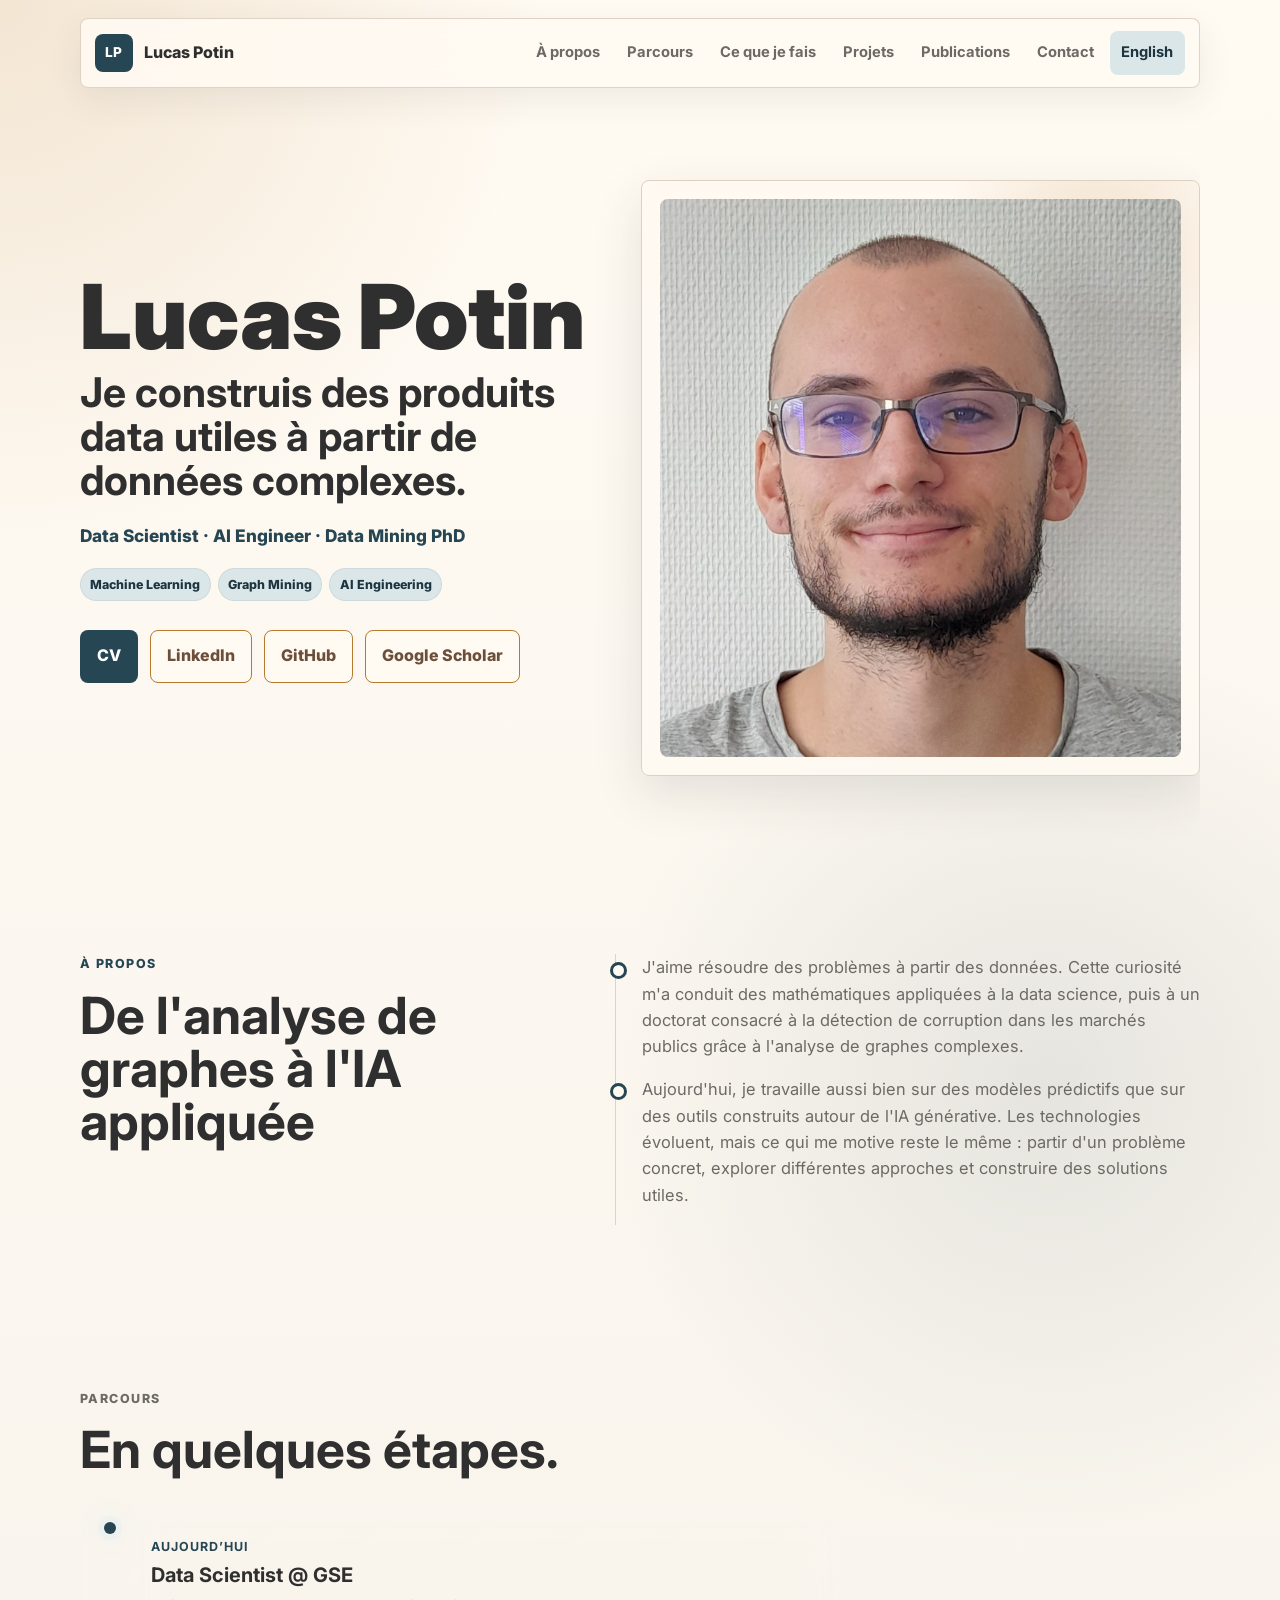
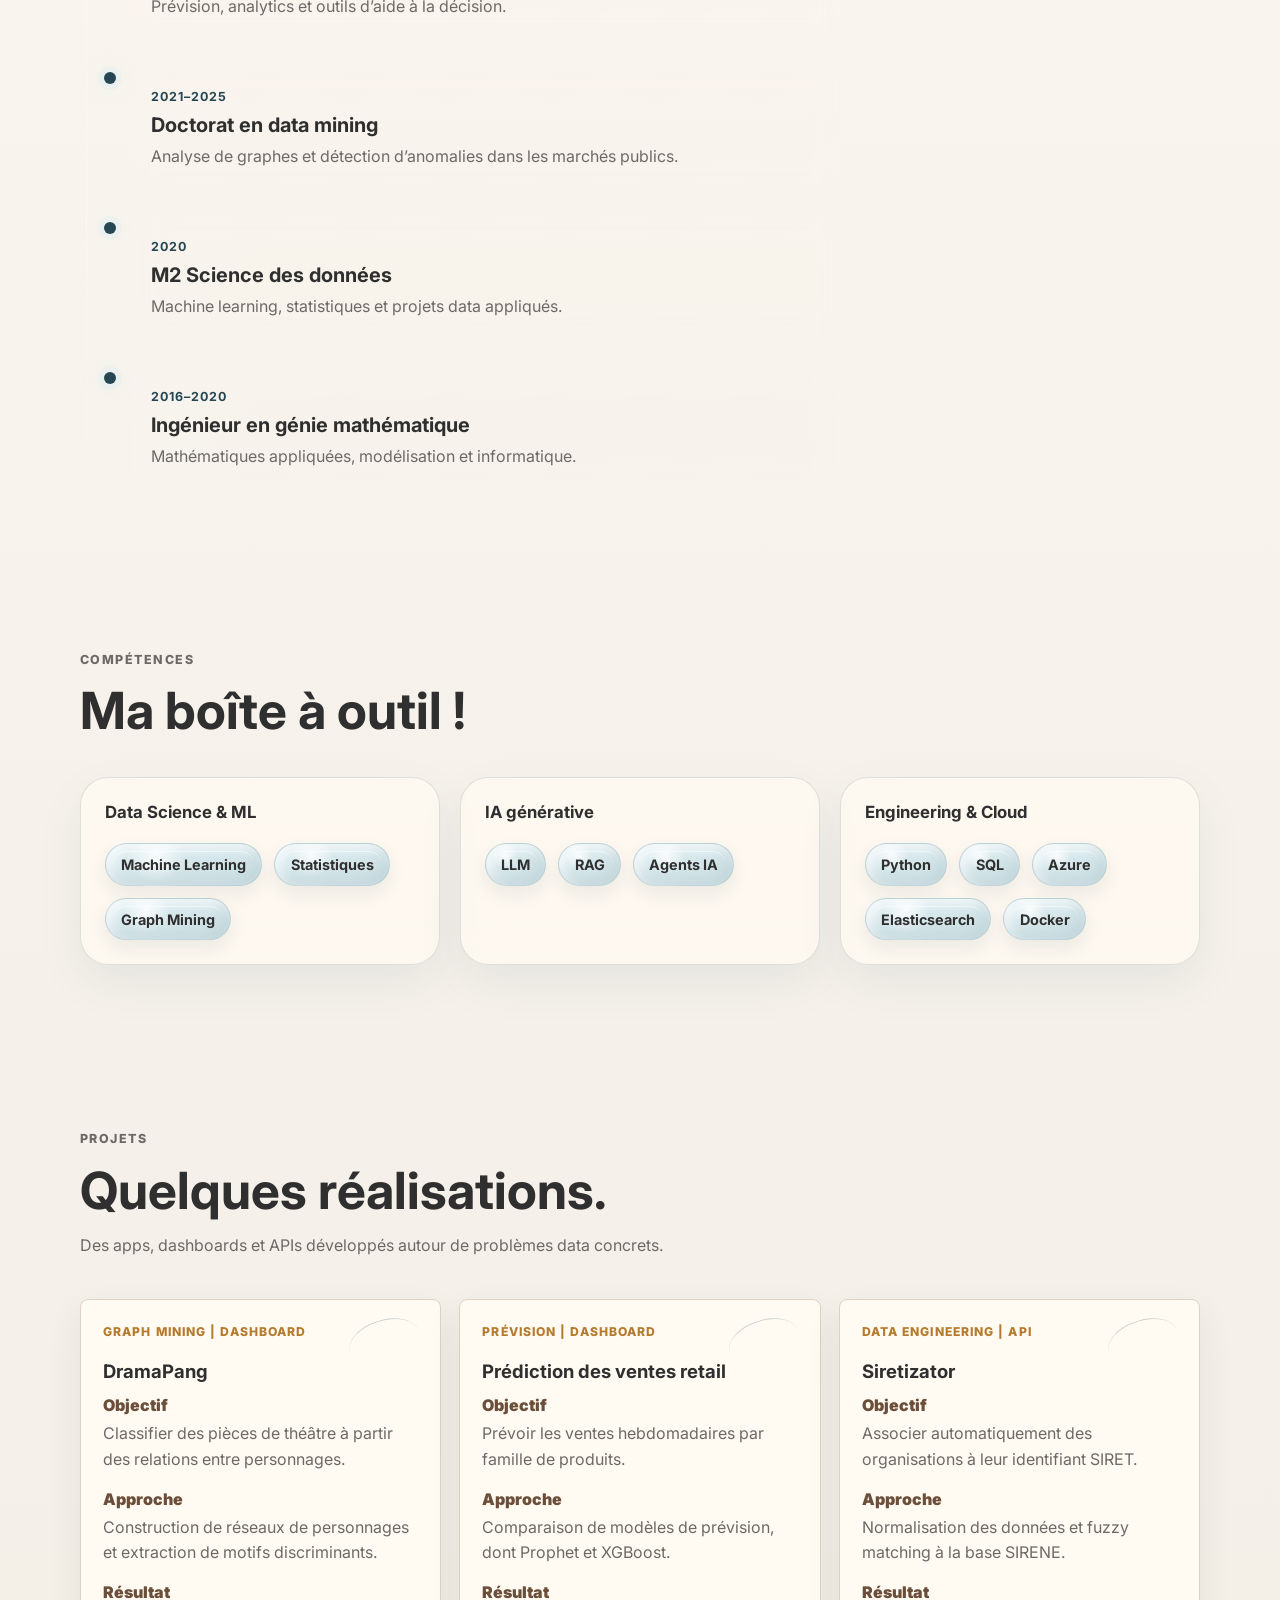
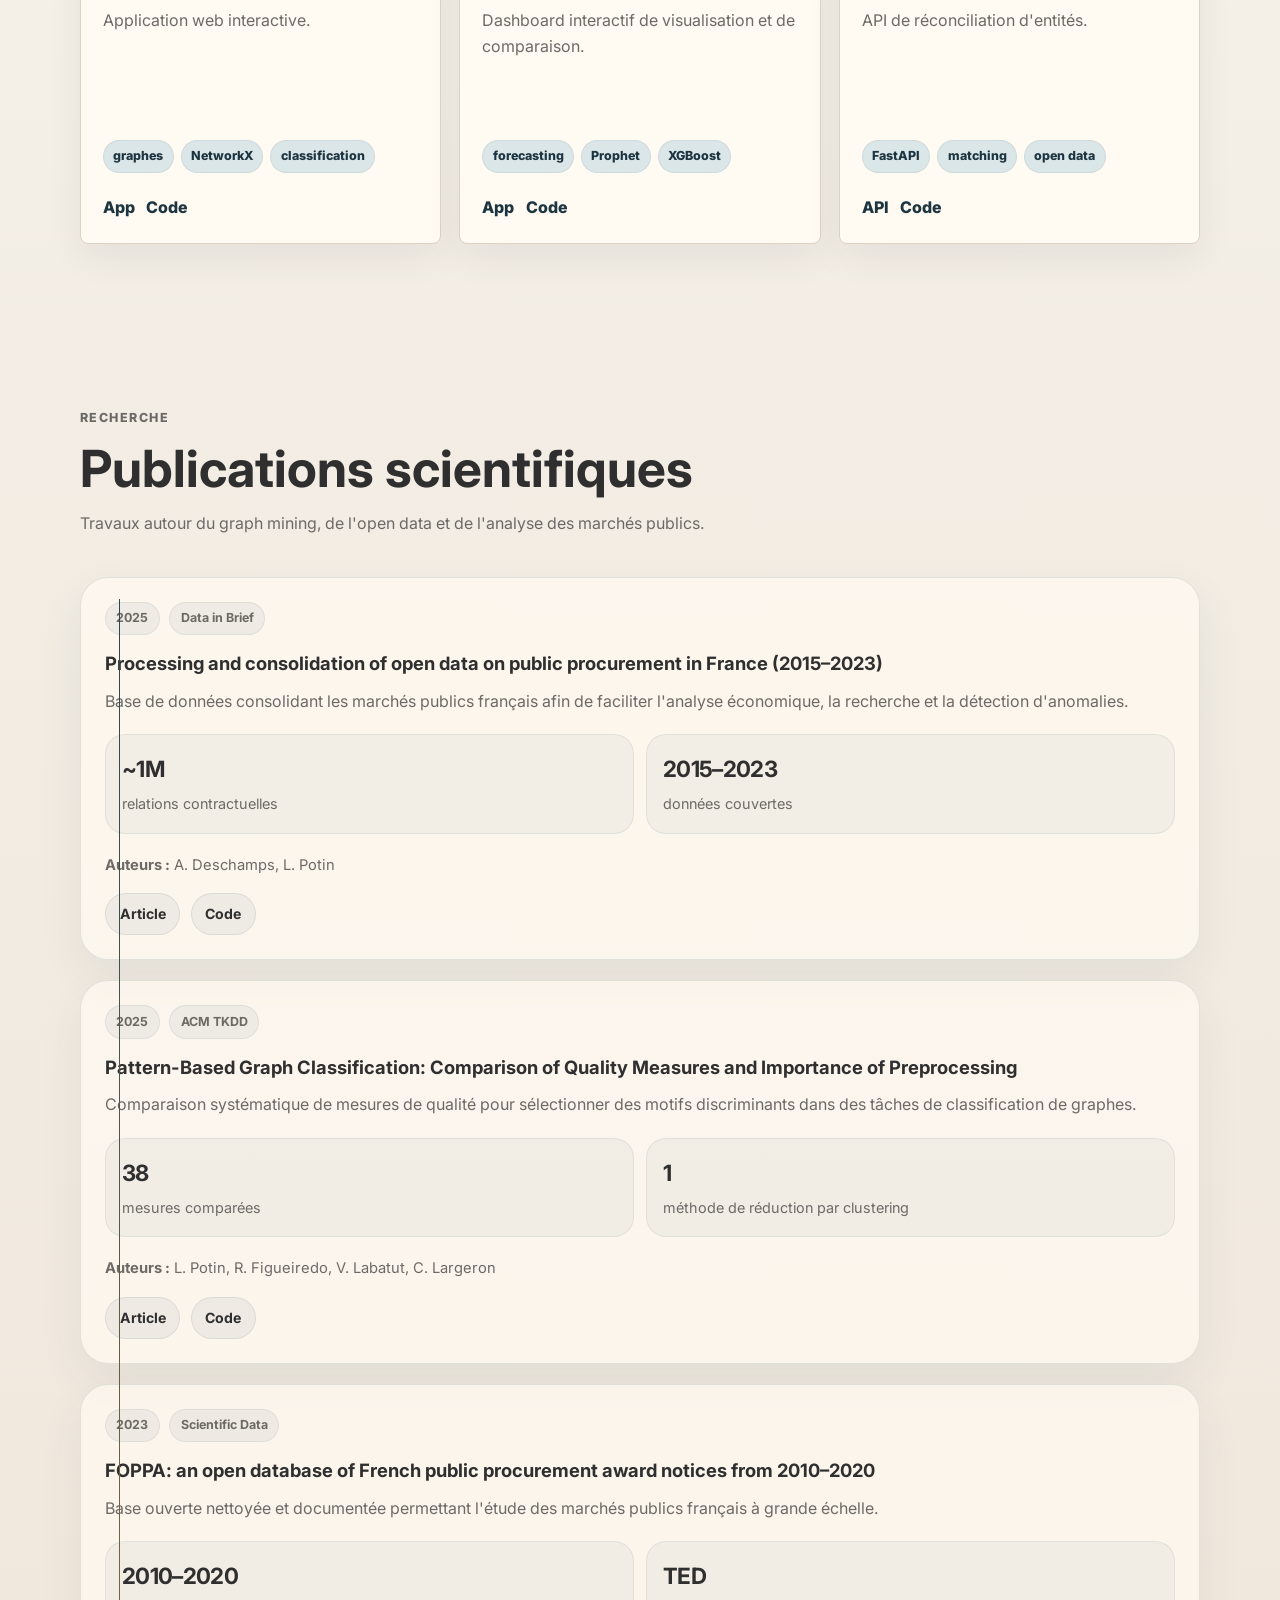
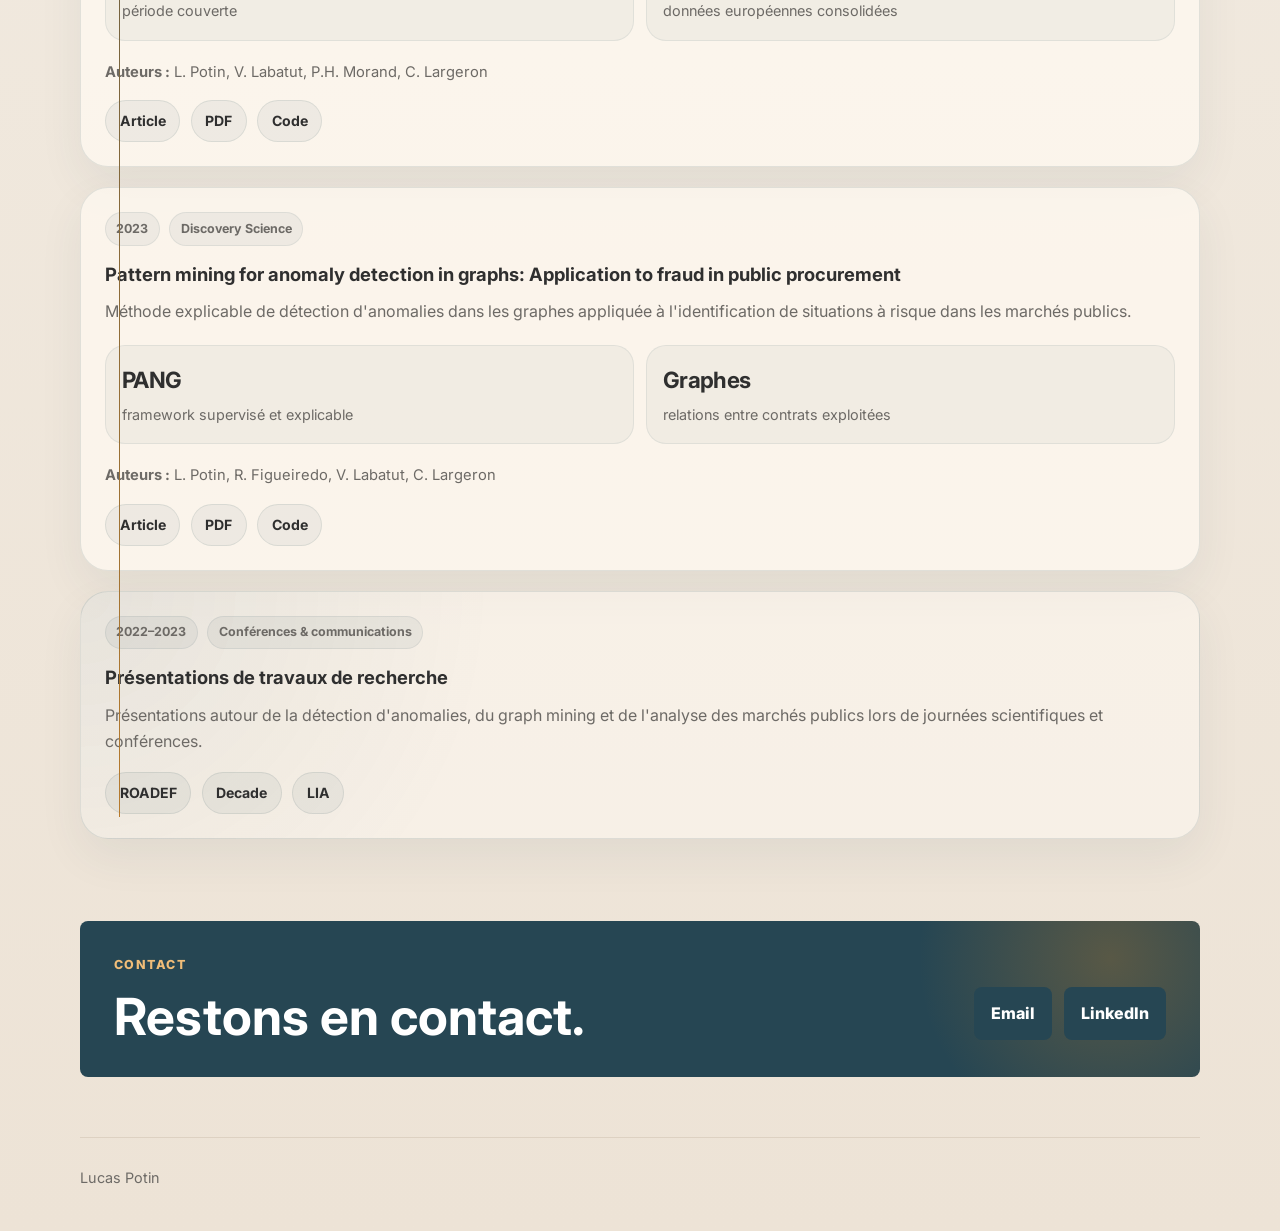
==== index.html @ 271f8f8d "Modif 4 juin" ====
<!DOCTYPE html>
<html lang="fr">
<head>
    <meta charset="UTF-8">
    <meta name="viewport" content="width=device-width, initial-scale=1.0">
    <meta name="description" content="Lucas Potin, Data Scientist et docteur en data mining. Portfolio de data science appliquée couvrant prévision, analytics, machine learning, produits data pratiques et parcours de recherche en graph mining.">
    <meta name="keywords" content="Lucas Potin, Data Scientist, PhD in Data Mining, docteur en data mining, data science appliquée, forecasting, analytics, machine learning, graph mining, marchés publics">
    <meta property="og:title" content="Lucas Potin | Data Scientist, PhD in Data Mining">
    <meta property="og:description" content="Je construis des produits data utiles à partir de données complexes : prévision, analytics, machine learning et outils d'aide à la décision.">
    <meta property="og:type" content="website">
    <meta property="og:image" content="Photo_Lucas.jpeg">
    <meta name="twitter:card" content="summary">
    <meta name="twitter:title" content="Lucas Potin | Data Scientist, PhD in Data Mining">
    <meta name="twitter:description" content="Data science appliquée, prévision, analytics, machine learning et parcours de recherche en graph mining.">
    <meta name="google-site-verification" content="HN5MiPjLOTcwa0yqPHhh7JO3KlF8MF3IjVjF0bjUhV0">
    <title>Lucas Potin | Data Scientist & Docteur en Data Mining</title>
    <link rel="preconnect" href="https://fonts.googleapis.com">
    <link rel="preconnect" href="https://fonts.gstatic.com" crossorigin>
    <link href="https://fonts.googleapis.com/css2?family=Inter:wght@400;500;600;700;800&display=swap" rel="stylesheet">
    <link rel="stylesheet" href="styles.css">
</head>
<body>
    <header class="site-header">
        <a class="brand" href="#top" aria-label="Retour en haut de page">
            <span class="brand-mark">LP</span>
            <span>Lucas Potin</span>
        </a>
        <button class="nav-toggle" type="button" aria-expanded="false" aria-controls="site-nav">
            <span></span>
            <span></span>
            <span></span>
            <span class="sr-only">Menu</span>
        </button>
        <nav class="site-nav" id="site-nav" aria-label="Navigation principale">
            <a href="#about">À propos</a>
            <a href="#journey">Parcours</a>
            <a href="#what-i-do">Ce que je fais</a>
            <a href="#projects">Projets</a>
            <a href="#publications">Publications</a>
            <a href="#contact">Contact</a>
            <a class="language-link" href="index_en.html">English</a>
        </nav>
    </header>

    <main id="top">
        <section class="hero section">
            <div class="hero-copy">
                <p class="hero-name">Lucas Potin</p>
                <h1>Je construis des produits data utiles à partir de données complexes.</h1>
                <p class="hero-role">Data Scientist · AI Engineer · Data Mining PhD</p>
                <div class="hero-tags" aria-label="Profil principal">
                    <span>Machine Learning</span>
                    <span>Graph Mining</span>
                    <span>AI Engineering</span>
                </div>
                <div class="hero-actions">
                    <a class="button button-primary" href="CV_Lucas_POTIN.pdf" target="_blank" rel="noreferrer" aria-label="Ouvrir le CV en français">CV</a>
                    <a class="button button-secondary" href="https://www.linkedin.com/in/lucas-potin/" target="_blank" rel="noreferrer">LinkedIn</a>
                    <a class="button button-secondary" href="https://github.com/LucasPotin98" target="_blank" rel="noreferrer">GitHub</a>
                    <a class="button button-secondary" href="https://scholar.google.fr/citations?user=1_SXGLMAAAAJ&hl=fr" target="_blank" rel="noreferrer">Google Scholar</a>
                </div>
            </div>

            <div class="hero-photo-card" aria-label="Portrait de Lucas Potin">
                <img src="Photo_Lucas.jpeg" alt="Portrait de Lucas Potin" class="hero-photo">
            </div>
        </section>

        <section class="section split narrative-section" id="about">
            <div>
                <p class="eyebrow">À propos</p>
                <h2>De l'analyse de graphes à l'IA appliquée</h2>
            </div>
            <div class="prose node-prose">
                <p>
                    J'aime résoudre des problèmes à partir des données. Cette curiosité m'a conduit des mathématiques appliquées à la data science, puis à un doctorat consacré à la détection de corruption dans les marchés publics grâce à l'analyse de graphes complexes.
                </p>

                <p>
                    Aujourd'hui, je travaille aussi bien sur des modèles prédictifs que sur des outils construits autour de l'IA générative. Les technologies évoluent, mais ce qui me motive reste le même : partir d'un problème concret, explorer différentes approches et construire des solutions utiles.
                </p>
            </div>
        </section>


            <section class="section timeline-section" id="journey">
                <div class="section-heading">
                    <p class="eyebrow">Parcours</p>
                    <h2>En quelques étapes.</h2>
                </div>

                <div class="timeline" aria-label="Parcours de Lucas Potin">
                    <article class="timeline-item">
                        <span class="timeline-dot"></span>
                        <div class="timeline-content">
                            <span class="timeline-date">Aujourd’hui</span>
                            <h3>Data Scientist @ GSE</h3>
                            <p>Prévision, analytics et outils d’aide à la décision.</p>
                        </div>
                    </article>

                    <article class="timeline-item">
                        <span class="timeline-dot"></span>
                        <div class="timeline-content">
                            <span class="timeline-date">2021–2025</span>
                            <h3>Doctorat en data mining</h3>
                            <p>Analyse de graphes et détection d’anomalies dans les marchés publics.</p>
                        </div>
                    </article>

                    <article class="timeline-item">
                        <span class="timeline-dot"></span>
                        <div class="timeline-content">
                            <span class="timeline-date">2020</span>
                            <h3>M2 Science des données</h3>
                            <p>Machine learning, statistiques et projets data appliqués.</p>
                        </div>
                    </article>

                    <article class="timeline-item">
                        <span class="timeline-dot"></span>
                        <div class="timeline-content">
                            <span class="timeline-date">2016–2020</span>
                            <h3>Ingénieur en génie mathématique</h3>
                            <p>Mathématiques appliquées, modélisation et informatique.</p>
                        </div>
                    </article>
                </div>
            </section>

        <section class="section skills-section" id="skills">
            <div class="section-heading">
                <p class="eyebrow">Compétences</p>
                <h2>Ma boîte à outil !</h2>
            </div>
            <div class="skills-cloud">
                <article class="skills-group">
                    <h3>Data Science & ML</h3>
                    <div class="skill-balls">
                        <span>Machine Learning</span>
                        <span>Statistiques</span>
                        <span>Graph Mining</span>
                    </div>
                </article>

                <article class="skills-group">
                    <h3>IA générative</h3>
                    <div class="skill-balls">
                        <span>LLM</span>
                        <span>RAG</span>
                        <span>Agents IA</span>
                    </div>
                </article>

                <article class="skills-group">
                    <h3>Engineering & Cloud</h3>
                    <div class="skill-balls">
                        <span>Python</span>
                        <span>SQL</span>
                        <span>Azure</span>
                        <span>Elasticsearch</span>
                        <span>Docker</span>
                    </div>
                </article>
            </div>
        </section>

       <section class="section" id="projects">
            <div class="section-heading">
                <p class="eyebrow">Projets</p>
                <h2>Quelques réalisations.</h2>
                <p>Des apps, dashboards et APIs développés autour de problèmes data concrets.</p>
            </div>

            <div class="card-grid">
                <article class="work-card">
                    <div class="card-meta">Graph mining | Dashboard</div>
                    <h3>DramaPang</h3>

                    <dl class="project-details">
                        <dt>Objectif</dt>
                        <dd>Classifier des pièces de théâtre à partir des relations entre personnages.</dd>

                        <dt>Approche</dt>
                        <dd>Construction de réseaux de personnages et extraction de motifs discriminants.</dd>

                        <dt>Résultat</dt>
                        <dd>Application web interactive.</dd>
                    </dl>

                    <div class="tags">
                        <span>graphes</span>
                        <span>NetworkX</span>
                        <span>classification</span>
                    </div>

                    <div class="card-actions">
                        <a href="https://dramapang.streamlit.app/" target="_blank" rel="noreferrer">App</a>
                        <a href="https://github.com/LucasPotin98/DramaPang" target="_blank" rel="noreferrer">Code</a>
                    </div>
                </article>

                <article class="work-card">
                    <div class="card-meta">Prévision | Dashboard</div>
                    <h3>Prédiction des ventes retail</h3>

                    <dl class="project-details">
                        <dt>Objectif</dt>
                        <dd>Prévoir les ventes hebdomadaires par famille de produits.</dd>

                        <dt>Approche</dt>
                        <dd>Comparaison de modèles de prévision, dont Prophet et XGBoost.</dd>

                        <dt>Résultat</dt>
                        <dd>Dashboard interactif de visualisation et de comparaison.</dd>
                    </dl>

                    <div class="tags">
                        <span>forecasting</span>
                        <span>Prophet</span>
                        <span>XGBoost</span>
                    </div>

                    <div class="card-actions">
                        <a href="https://sales-prediction-dashboard.streamlit.app/" target="_blank" rel="noreferrer">App</a>
                        <a href="https://github.com/LucasPotin98/sales-prediction-dashboard/" target="_blank" rel="noreferrer">Code</a>
                    </div>
                </article>

                <article class="work-card">
                    <div class="card-meta">Data engineering | API</div>
                    <h3>Siretizator</h3>

                    <dl class="project-details">
                        <dt>Objectif</dt>
                        <dd>Associer automatiquement des organisations à leur identifiant SIRET.</dd>

                        <dt>Approche</dt>
                        <dd>Normalisation des données et fuzzy matching à la base SIRENE.</dd>

                        <dt>Résultat</dt>
                        <dd>API de réconciliation d'entités.</dd>
                    </dl>

                    <div class="tags">
                        <span>FastAPI</span>
                        <span>matching</span>
                        <span>open data</span>
                    </div>

                    <div class="card-actions">
                        <a href="https://siretizator.onrender.com/" target="_blank" rel="noreferrer">API</a>
                        <a href="https://github.com/LucasPotin98/Siretizator_Lite/tree/main" target="_blank" rel="noreferrer">Code </a>
                    </div>
                </article>
            </div>
        </section>

        <section class="section publications-section" id="publications">
    <div class="section-heading">
        <p class="eyebrow">Recherche</p>
        <h2>Publications scientifiques</h2>
        <p>
            Travaux autour du graph mining, de l'open data et de l'analyse des marchés publics.
        </p>
    </div>

    <div class="publication-list">
        <article class="publication-card">
            <div class="publication-meta">
                <span>2025</span>
                <span>Data in Brief</span>
            </div>

            <h3>Processing and consolidation of open data on public procurement in France (2015–2023)</h3>

            <p class="publication-summary">
                Base de données consolidant les marchés publics français afin de faciliter l'analyse économique, la recherche et la détection d'anomalies.
            </p>

            <div class="key-figures">
                <div>
                    <strong>~1M</strong>
                    <span>relations contractuelles</span>
                </div>
                <div>
                    <strong>2015–2023</strong>
                    <span>données couvertes</span>
                </div>
            </div>

            <p class="publication-authors">
                <strong>Auteurs :</strong> A. Deschamps, L. Potin
            </p>

            <div class="publication-links">
                <a href="https://www.sciencedirect.com/science/article/pii/S2352340925000095" target="_blank" rel="noreferrer">Article</a>
                <a href="https://github.com/AdrienDeschampsAU/BeauAMP" target="_blank" rel="noreferrer">Code</a>
            </div>
        </article>

        <article class="publication-card">
            <div class="publication-meta">
                <span>2025</span>
                <span>ACM TKDD</span>
            </div>

            <h3>Pattern-Based Graph Classification: Comparison of Quality Measures and Importance of Preprocessing</h3>

            <p class="publication-summary">
                Comparaison systématique de mesures de qualité pour sélectionner des motifs discriminants dans des tâches de classification de graphes.
            </p>

            <div class="key-figures">
                <div>
                    <strong>38</strong>
                    <span>mesures comparées</span>
                </div>
                <div>
                    <strong>1</strong>
                    <span>méthode de réduction par clustering</span>
                </div>
            </div>

            <p class="publication-authors">
                <strong>Auteurs :</strong> L. Potin, R. Figueiredo, V. Labatut, C. Largeron
            </p>

            <div class="publication-links">
                <a href="https://dl.acm.org/doi/10.1145/3743143" target="_blank" rel="noreferrer">Article</a>
                <a href="https://github.com/CompNet/gpQualMeasComp" target="_blank" rel="noreferrer">Code</a>
            </div>
        </article>

        <article class="publication-card">
            <div class="publication-meta">
                <span>2023</span>
                <span>Scientific Data</span>
            </div>

            <h3>FOPPA: an open database of French public procurement award notices from 2010–2020</h3>

            <p class="publication-summary">
                Base ouverte nettoyée et documentée permettant l'étude des marchés publics français à grande échelle.
            </p>

            <div class="key-figures">
                <div>
                    <strong>2010–2020</strong>
                    <span>période couverte</span>
                </div>
                <div>
                    <strong>TED</strong>
                    <span>données européennes consolidées</span>
                </div>
            </div>

            <p class="publication-authors">
                <strong>Auteurs :</strong> L. Potin, V. Labatut, P.H. Morand, C. Largeron
            </p>

            <div class="publication-links">
                <a href="https://www.nature.com/articles/s41597-023-02213-z" target="_blank" rel="noreferrer">Article</a>
                <a href="https://hal.science/hal-04101350v1/document" target="_blank" rel="noreferrer">PDF</a>
                <a href="https://github.com/CompNet/FoppaInit" target="_blank" rel="noreferrer">Code</a>
            </div>
        </article>

        <article class="publication-card">
            <div class="publication-meta">
                <span>2023</span>
                <span>Discovery Science</span>
            </div>

            <h3>Pattern mining for anomaly detection in graphs: Application to fraud in public procurement</h3>

            <p class="publication-summary">
                Méthode explicable de détection d'anomalies dans les graphes appliquée à l'identification de situations à risque dans les marchés publics.
            </p>

            <div class="key-figures">
                <div>
                    <strong>PANG</strong>
                    <span>framework supervisé et explicable</span>
                </div>
                <div>
                    <strong>Graphes</strong>
                    <span>relations entre contrats exploitées</span>
                </div>
            </div>

            <p class="publication-authors">
                <strong>Auteurs :</strong> L. Potin, R. Figueiredo, V. Labatut, C. Largeron
            </p>

            <div class="publication-links">
                <a href="https://dl.acm.org/doi/10.1007/978-3-031-43427-3_5" target="_blank" rel="noreferrer">Article</a>
                <a href="https://arxiv.org/pdf/2306.10857" target="_blank" rel="noreferrer">PDF</a>
                <a href="https://github.com/CompNet/Pang/tree/main" target="_blank" rel="noreferrer">Code</a>
            </div>
        </article>

        <article class="publication-card publication-talks">
            <div class="publication-meta">
                <span>2022–2023</span>
                <span>Conférences & communications</span>
            </div>

            <h3>Présentations de travaux de recherche</h3>

            <p class="publication-summary">
                Présentations autour de la détection d'anomalies, du graph mining et de l'analyse des marchés publics lors de journées scientifiques et conférences.
            </p>

            <div class="publication-links">
                <a href="https://roadef2023.sciencesconf.org/436926" target="_blank" rel="noreferrer">ROADEF</a>
                <a href="https://hal.science/hal-04154490/document" target="_blank" rel="noreferrer">Decade</a>
                <a href="https://hal.science/hal-03833237/document" target="_blank" rel="noreferrer">LIA</a>
            </div>
        </article>
    </div>
</section>

        <section class="section contact-section" id="contact">
            <div>
                <p class="eyebrow">Contact</p>
                <h2>Restons en contact.</h2>
            </div>
            <div class="contact-actions">
                <a class="button button-primary" href="mailto:lucas.potin.data@gmail.com">Email</a>
                <a class="button button-primary" href="https://www.linkedin.com/in/lucas-potin/" target="_blank" rel="noreferrer">LinkedIn</a>
            </div>
        </section>
    </main>

    <footer class="site-footer">
        <p>Lucas Potin</p>
    </footer>
    <script src="script.js"></script>
</body>
</html>
---- styles.css ----
:root {
    --background: #F5F1EA;
    --surface: #fffaf2;
    --surface-soft: #eee4d7;
    --ink: #2F2F2F;
    --muted: #6D6A66;
    --line: #ddd1c2;
    --accent: #264653;
    --accent-strong: #1d3540;
    --accent-soft: #dbe6e8;
    --warm: #B67A2D;
    --cognac: #6B4F3A;
    --shadow: 0 18px 50px rgba(47, 47, 47, 0.12);
}

* {
    box-sizing: border-box;
}

html {
    scroll-behavior: smooth;
}

body {
    margin: 0;
    color: var(--ink);
    background:
        radial-gradient(circle at top left, rgba(182, 122, 45, 0.16), transparent 34rem),
        radial-gradient(circle at 82% 18%, rgba(38, 70, 83, 0.1), transparent 28rem),
        linear-gradient(180deg, #fffaf2 0%, var(--background) 45%, #ede3d6 100%);
    font-family: "Inter", Arial, sans-serif;
    line-height: 1.6;
}

img {
    display: block;
    max-width: 100%;
}

a {
    color: inherit;
}

.sr-only {
    position: absolute;
    width: 1px;
    height: 1px;
    padding: 0;
    margin: -1px;
    overflow: hidden;
    clip: rect(0, 0, 0, 0);
    white-space: nowrap;
    border: 0;
}

.site-header {
    position: sticky;
    top: 0;
    z-index: 20;
    display: flex;
    align-items: center;
    justify-content: space-between;
    gap: 1.5rem;
    width: min(1120px, calc(100% - 32px));
    margin: 18px auto 0;
    padding: 12px 14px;
    background: rgba(255, 250, 242, 0.9);
    border: 1px solid rgba(221, 209, 194, 0.94);
    border-radius: 8px;
    box-shadow: 0 12px 35px rgba(47, 47, 47, 0.08);
    backdrop-filter: blur(14px);
}

.brand,
.site-nav,
.profile-links,
.hero-actions,
.hero-tags,
.card-actions,
.contact-actions,
.tags {
    display: flex;
    align-items: center;
}

.brand {
    gap: 0.7rem;
    font-weight: 800;
    text-decoration: none;
}

.brand-mark {
    display: grid;
    place-items: center;
    width: 38px;
    height: 38px;
    color: #fff;
    background: var(--accent);
    border-radius: 8px;
    font-size: 0.85rem;
    letter-spacing: 0.04em;
}

.site-nav {
    gap: 0.25rem;
}

.site-nav a {
    padding: 0.65rem 0.72rem;
    color: var(--muted);
    border-radius: 8px;
    font-size: 0.92rem;
    font-weight: 700;
    text-decoration: none;
}

.site-nav a:hover,
.site-nav a:focus-visible,
.site-nav .language-link {
    color: var(--accent-strong);
    background: var(--accent-soft);
}

.nav-toggle {
    display: none;
    width: 42px;
    height: 42px;
    padding: 9px;
    background: var(--surface-soft);
    border: 1px solid var(--line);
    border-radius: 8px;
}

.nav-toggle span:not(.sr-only) {
    display: block;
    height: 2px;
    margin: 5px 0;
    background: var(--ink);
}

.section {
    width: min(1120px, calc(100% - 32px));
    margin: 0 auto;
    padding: 82px 0;
}

.hero {
    position: relative;
    display: grid;
    grid-template-columns: minmax(0, 0.95fr) minmax(360px, 1.05fr);
    align-items: center;
    gap: 56px;
    min-height: auto;
    padding-top: 92px;
    padding-bottom: 96px;
    overflow: hidden;
}

.hero::after {
    content: "";
    position: absolute;
    right: 8%;
    bottom: 14%;
    width: 180px;
    height: 70px;
    border-top: 1px solid rgba(182, 122, 45, 0.38);
    border-radius: 50%;
    transform: rotate(-13deg);
    pointer-events: none;
}

.hero-copy,
.hero-photo-card {
    position: relative;
    z-index: 1;
}

.eyebrow {
    margin: 0 0 0.9rem;
    color: var(--accent);
    font-size: 0.78rem;
    font-weight: 800;
    letter-spacing: 0.12em;
    text-transform: uppercase;
}

h1,
h2,
h3,
p {
    margin-top: 0;
}

h1 {
    max-width: 660px;
    margin-bottom: 1.2rem;
    font-size: clamp(1.9rem, 3.2vw, 3.05rem);
    line-height: 1.08;
    letter-spacing: 0;
}

h2 {
    margin-bottom: 1rem;
    font-size: clamp(2rem, 4vw, 3.45rem);
    line-height: 1.04;
    letter-spacing: 0;
}

h3 {
    margin-bottom: 0.6rem;
    font-size: 1.16rem;
    line-height: 1.25;
}

.hero-text {
    max-width: 680px;
    color: var(--muted);
    font-size: 1.14rem;
}

.hero-name {
    margin-bottom: 0.65rem;
    color: var(--ink);
    font-size: clamp(3.2rem, 7vw, 6.2rem);
    line-height: 0.95;
    font-weight: 900;
}

.hero-role {
    margin-bottom: 0.8rem;
    color: var(--accent);
    font-size: 1.08rem;
    font-weight: 800;
}

.hero-tags,
.tags {
    flex-wrap: wrap;
    gap: 0.45rem;
}

.hero-tags {
    margin-top: 1.2rem;
}

.hero-tags span,
.tags span {
    padding: 0.34rem 0.58rem;
    color: var(--accent-strong);
    background: var(--accent-soft);
    border: 1px solid rgba(38, 70, 83, 0.08);
    border-radius: 999px;
    font-size: 0.78rem;
    font-weight: 800;
}

.button {
    min-height: 46px;
    justify-content: center;
    padding: 0.78rem 1rem;
    border: 1px solid transparent;
    border-radius: 8px;
    font-weight: 800;
    text-decoration: none;
    transition: transform 180ms ease, background 180ms ease, border-color 180ms ease;
}

.button:hover,
.button:focus-visible {
    transform: translateY(-1px);
}

.button-primary {
    color: #fff;
    background: var(--accent);
}

.button-primary:hover,
.button-primary:focus-visible {
    background: var(--accent-strong);
}

.button-secondary {
    color: var(--cognac);
    background: var(--surface);
    border-color: var(--warm);
}

.button-secondary:hover,
.button-secondary:focus-visible {
    background: var(--surface-soft);
}

.hero-actions,
.contact-actions {
    gap: 0.75rem;
    flex-wrap: wrap;
    margin-top: 1.8rem;
}

.card-actions a,
.publication-item a {
    color: var(--accent-strong);
    font-weight: 800;
    text-decoration: none;
}

.hero-photo-card {
    align-self: stretch;
    min-height: 520px;
    padding: 18px;
    background:
        radial-gradient(circle at 82% 12%, rgba(182, 122, 45, 0.2), transparent 10rem),
        rgba(255, 250, 242, 0.78);
    border: 1px solid var(--line);
    border-radius: 8px;
    box-shadow: var(--shadow);
}

.hero-photo {
    width: 100%;
    height: min(62vh, 560px);
    min-height: 420px;
    object-fit: cover;
    border-radius: 8px;
}

.hero-photo-caption {
    display: flex;
    align-items: center;
    justify-content: space-between;
    gap: 1rem;
    padding-top: 1rem;
}

.hero-photo-caption strong {
    font-size: 1.1rem;
}

.hero-photo-caption span {
    color: var(--muted);
    font-weight: 700;
}

.focus-graph {
    width: 100%;
    height: 100%;
    min-height: 488px;
}

.graph-link {
    stroke: rgba(38, 70, 83, 0.22);
    stroke-width: 1.6;
    transition: stroke 180ms ease, stroke-width 180ms ease, opacity 180ms ease;
}

.graph-node {
    cursor: default;
    outline: none;
}

.graph-node circle {
    fill: var(--surface);
    stroke: var(--accent);
    stroke-width: 2.5;
    filter: drop-shadow(0 10px 18px rgba(47, 47, 47, 0.1));
    transform-box: fill-box;
    transform-origin: center;
    transition: fill 180ms ease, stroke 180ms ease, transform 180ms ease;
}

.graph-node text {
    fill: var(--ink);
    font-size: 0.82rem;
    font-weight: 900;
    text-anchor: middle;
    dominant-baseline: middle;
    pointer-events: none;
}

.node-main circle {
    fill: var(--accent);
    stroke: var(--accent-strong);
}

.node-main text {
    fill: #fff;
    font-size: 0.92rem;
}

.node-primary circle {
    fill: var(--accent-soft);
    stroke-width: 3;
}

.node-support circle {
    stroke: var(--warm);
}

.node-research {
    opacity: 0.78;
}

.node-research circle {
    stroke: var(--cognac);
    stroke-dasharray: 4 4;
}

.node-easter circle {
    fill: #d7df5a;
    stroke: var(--warm);
}

.node-easter text {
    fill: var(--muted);
    font-size: 0.72rem;
}

.graph-node:hover circle,
.graph-node:focus-visible circle,
.graph-node.is-active circle {
    transform: scale(1.06);
    fill: #fff;
    stroke: var(--warm);
}

.node-main:hover circle,
.node-main:focus-visible circle,
.node-main.is-active circle {
    fill: var(--accent-strong);
}

.focus-graph.has-active .graph-link {
    opacity: 0.18;
}

.focus-graph.has-active .graph-link.is-active {
    opacity: 1;
    stroke: var(--warm);
    stroke-width: 2.8;
}

.stats-strip {
    display: grid;
    grid-template-columns: repeat(3, 1fr);
    gap: 1px;
    padding: 0;
    overflow: hidden;
    background: var(--line);
    border: 1px solid var(--line);
    border-radius: 8px;
}

.stats-strip article {
    position: relative;
    padding: 24px;
    background: rgba(255, 250, 242, 0.78);
}

.stats-strip article::before {
    content: "";
    display: block;
    width: 10px;
    height: 10px;
    margin-bottom: 12px;
    background: var(--warm);
    border: 2px solid var(--surface);
    border-radius: 50%;
    box-shadow: 20px 0 0 rgba(38, 70, 83, 0.24);
}

.stats-strip strong,
.stats-strip span {
    display: block;
}

.stats-strip strong {
    margin-bottom: 0.35rem;
    font-size: 1.05rem;
}

.stats-strip span,
.prose,
.section-heading p,
.work-card p,
.publication-item p,
.project-details dd,
.site-footer {
    color: var(--muted);
}

.split {
    display: grid;
    grid-template-columns: 0.9fr 1.1fr;
    gap: 56px;
}

.prose {
    font-size: 1.03rem;
}

.node-prose {
    position: relative;
    padding-left: 26px;
    border-left: 1px solid rgba(38, 70, 83, 0.18);
}

.node-prose p {
    position: relative;
}

.node-prose p::before {
    content: "";
    position: absolute;
    top: 0.45rem;
    left: -32px;
    width: 11px;
    height: 11px;
    background: var(--surface);
    border: 3px solid var(--accent);
    border-radius: 50%;
}

.journey-section {
    position: relative;
}

.journey-track {
    position: relative;
    display: grid;
    grid-template-columns: repeat(5, 1fr);
    gap: 18px;
    margin: 32px 0 0;
    padding: 0;
    list-style: none;
}

.journey-track::before {
    content: "";
    position: absolute;
    top: 31px;
    right: 7%;
    left: 7%;
    height: 2px;
    background: linear-gradient(90deg, transparent, var(--accent), var(--warm), transparent);
}

.journey-track li {
    position: relative;
    min-height: 210px;
    padding: 72px 16px 18px;
    background: rgba(255, 250, 242, 0.7);
    border: 1px solid var(--line);
    border-radius: 8px;
}

.journey-node {
    position: absolute;
    top: 23px;
    left: 18px;
    z-index: 1;
    width: 18px;
    height: 18px;
    background: var(--accent);
    border: 3px solid var(--surface);
    border-radius: 50%;
    box-shadow: 0 0 0 4px rgba(38, 70, 83, 0.12);
}

.tennis-node {
    background: #d7df5a;
    box-shadow: 0 0 0 4px rgba(182, 122, 45, 0.18);
}

.journey-track strong {
    display: block;
    margin-bottom: 0.45rem;
}

.journey-track p {
    margin: 0;
    color: var(--muted);
    font-size: 0.93rem;
}

.stack-section {
    padding-top: 28px;
}

.section-heading {
    max-width: 760px;
    margin-bottom: 28px;
}

.stack-image {
    width: 100%;
    max-height: 560px;
    object-fit: contain;
    padding: 20px;
    background: var(--surface);
    border: 1px solid var(--line);
    border-radius: 8px;
}

.number-grid {
    display: grid;
    grid-template-columns: repeat(4, 1fr);
    gap: 12px;
}

.number-grid article {
    min-height: 156px;
    padding: 20px;
    background: var(--surface);
    border: 1px solid var(--line);
    border-radius: 8px;
}

.number-grid strong {
    display: block;
    margin-bottom: 0.7rem;
    color: var(--accent);
    font-size: clamp(1.6rem, 3vw, 2.5rem);
    line-height: 1;
}

.number-grid span {
    color: var(--muted);
    font-weight: 700;
}

.service-grid {
    display: grid;
    grid-template-columns: repeat(3, 1fr);
    gap: 18px;
}

.service-card {
    position: relative;
    min-height: 250px;
    padding: 24px;
    background: var(--surface);
    border: 1px solid var(--line);
    border-radius: 8px;
    box-shadow: 0 14px 36px rgba(47, 47, 47, 0.06);
}

.service-card::after {
    content: "";
    position: absolute;
    right: 20px;
    bottom: 22px;
    width: 90px;
    height: 48px;
    border-top: 1px solid rgba(182, 122, 45, 0.38);
    border-radius: 50%;
    transform: rotate(-15deg);
}

.service-node {
    display: block;
    width: 14px;
    height: 14px;
    margin-bottom: 18px;
    background: var(--warm);
    border: 3px solid var(--surface);
    border-radius: 50%;
    box-shadow: 22px 0 0 rgba(38, 70, 83, 0.22), 44px 12px 0 rgba(107, 79, 58, 0.18);
}

.service-card ul {
    display: grid;
    gap: 0.45rem;
    margin: 0;
    padding-left: 1.1rem;
    color: var(--muted);
    font-weight: 700;
}

.skills-section {
    position: relative;
}

.skills-cloud {
    display: grid;
    grid-template-columns: repeat(3, 1fr);
    gap: 1.25rem;
}

.skills-group {
    padding: 1.5rem;
    border-radius: 8px;
    border: 1px solid var(--line);
    background:
        radial-gradient(circle at top left, rgba(182, 122, 45, 0.14), transparent 36%),
        rgba(255, 250, 242, 0.76);
    box-shadow: 0 14px 36px rgba(47, 47, 47, 0.06);
}

.skills-group h3 {
    margin: 0 0 1.25rem;
    color: var(--ink);
    font-size: 1rem;
}

.skill-tags {
    display: flex;
    flex-wrap: wrap;
    gap: 0.65rem;
}

.skill-tags span {
    display: inline-flex;
    align-items: center;
    padding: 0.55rem 0.85rem;
    border-radius: 999px;
    color: var(--accent-strong);
    background: var(--accent-soft);
    border: 1px solid rgba(38, 70, 83, 0.08);
    font-size: 0.88rem;
    font-weight: 800;
    transition: transform 0.2s ease, background 0.2s ease, border-color 0.2s ease;
}

.skill-tags span:hover {
    transform: translateY(-2px);
    background: var(--surface);
    border-color: rgba(182, 122, 45, 0.42);
}

.card-grid {
    display: grid;
    grid-template-columns: repeat(3, 1fr);
    gap: 18px;
}

.work-card {
    position: relative;
    display: flex;
    flex-direction: column;
    min-height: 545px;
    padding: 22px;
    overflow: hidden;
    background: var(--surface);
    border: 1px solid var(--line);
    border-radius: 8px;
    box-shadow: 0 14px 36px rgba(47, 47, 47, 0.07);
    transition: transform 180ms ease, box-shadow 180ms ease, border-color 180ms ease;
}

.work-card::before {
    content: "";
    position: absolute;
    top: 20px;
    right: 20px;
    width: 72px;
    height: 42px;
    border-top: 1px solid rgba(38, 70, 83, 0.22);
    border-radius: 50%;
    transform: rotate(-18deg);
}

.work-card:hover,
.work-card:focus-within,
.publication-item:hover,
.publication-item:focus-within {
    border-color: rgba(182, 122, 45, 0.58);
    box-shadow: 0 18px 42px rgba(47, 47, 47, 0.1);
    transform: translateY(-2px);
}

.featured-card {
    background:
        linear-gradient(145deg, rgba(219, 230, 232, 0.55), transparent 45%),
        var(--surface);
}

.mini-graph {
    position: relative;
    width: 130px;
    height: 72px;
    margin-bottom: 12px;
}

.mini-graph::before,
.mini-graph::after {
    content: "";
    position: absolute;
    inset: 10px 18px auto 14px;
    height: 52px;
    border-top: 1px solid rgba(38, 70, 83, 0.34);
    border-bottom: 1px solid rgba(182, 122, 45, 0.34);
    transform: skewY(-14deg);
}

.mini-graph span {
    position: absolute;
    width: 11px;
    height: 11px;
    background: var(--accent);
    border: 2px solid var(--surface);
    border-radius: 50%;
    box-shadow: 0 0 0 4px rgba(38, 70, 83, 0.1);
}

.mini-graph span:nth-child(1) { top: 8px; left: 12px; }
.mini-graph span:nth-child(2) { top: 38px; left: 34px; background: var(--warm); }
.mini-graph span:nth-child(3) { top: 14px; left: 68px; }
.mini-graph span:nth-child(4) { top: 48px; left: 92px; background: var(--cognac); }
.mini-graph span:nth-child(5) { top: 26px; left: 112px; background: #d7df5a; }

.project-details {
    display: grid;
    gap: 0.45rem;
    margin: 0;
}

.project-details dt {
    color: var(--cognac);
    font-weight: 900;
}

.project-details dd {
    margin: -0.3rem 0 0.45rem;
}

.card-meta {
    margin-bottom: 1.2rem;
    color: var(--warm);
    font-size: 0.76rem;
    font-weight: 800;
    letter-spacing: 0.09em;
    text-transform: uppercase;
}

.tags {
    margin-top: auto;
    padding-top: 1rem;
}

.publication-tags {
    margin: 0.6rem 0 0.8rem;
    padding-top: 0;
}

.publication-tags span {
    background: var(--surface-soft);
}

.card-actions {
    flex-wrap: wrap;
    gap: 0.7rem;
    margin-top: 1.4rem;
}

.publication-list {
    position: relative;
    display: grid;
    gap: 14px;
}

.publication-list::before {
    content: "";
    position: absolute;
    top: 22px;
    bottom: 22px;
    left: 39px;
    width: 1px;
    background: linear-gradient(var(--accent), var(--warm));
}

.publication-item {
    position: relative;
    display: grid;
    grid-template-columns: 80px 1fr;
    gap: 22px;
    padding: 20px;
    background: rgba(255, 250, 242, 0.82);
    border: 1px solid var(--line);
    border-radius: 8px;
    transition: transform 180ms ease, box-shadow 180ms ease, border-color 180ms ease;
}

.publication-item::before {
    content: "";
    position: absolute;
    top: 22px;
    left: 34px;
    width: 11px;
    height: 11px;
    background: var(--warm);
    border: 2px solid var(--surface);
    border-radius: 50%;
}

.publication-item > span {
    color: var(--warm);
    font-weight: 900;
}

.publication-item p {
    margin-bottom: 0.5rem;
}

.publication-item a + a {
    margin-left: 0.9rem;
}

.contact-section {
    display: flex;
    align-items: center;
    justify-content: space-between;
    gap: 32px;
    margin-bottom: 60px;
    padding: 34px;
    background:
        radial-gradient(circle at 92% 24%, rgba(182, 122, 45, 0.35), transparent 12rem),
        var(--accent);
    border-radius: 8px;
}

.contact-section h2 {
    max-width: 760px;
    margin-bottom: 0;
    color: #fff;
}

.contact-section .eyebrow {
    color: #f0bd78;
}

.site-footer {
    display: flex;
    justify-content: space-between;
    gap: 20px;
    width: min(1120px, calc(100% - 32px));
    margin: 0 auto;
    padding: 28px 0 42px;
    border-top: 1px solid var(--line);
    font-size: 0.9rem;
}

.site-footer p {
    margin: 0;
}

@media (max-width: 1020px) {
    .site-nav {
        gap: 0;
    }

    .site-nav a {
        padding-inline: 0.55rem;
    }
}

@media (max-width: 900px) {
    .nav-toggle {
        display: block;
    }

    .site-nav {
        position: absolute;
        top: calc(100% + 8px);
        right: 0;
        left: 0;
        display: none;
        flex-direction: column;
        align-items: stretch;
        padding: 10px;
        background: var(--surface);
        border: 1px solid var(--line);
        border-radius: 8px;
        box-shadow: var(--shadow);
    }

    .site-header.nav-open .site-nav {
        display: flex;
    }

    .site-nav a {
        padding: 0.85rem;
    }

    .hero,
    .split,
    .card-grid,
    .stats-strip,
    .number-grid,
    .service-grid,
    .skills-cloud {
        grid-template-columns: 1fr;
    }

    .hero {
        min-height: auto;
        padding-top: 50px;
    }

    .hero-photo-card {
        min-height: auto;
        padding: 12px;
    }

    .hero-photo {
        height: auto;
        min-height: 0;
        max-height: 520px;
    }

    .journey-track {
        grid-template-columns: 1fr;
    }

    .journey-track::before {
        top: 24px;
        bottom: 24px;
        left: 26px;
        width: 2px;
        height: auto;
        background: linear-gradient(var(--accent), var(--warm));
    }

    .journey-track li {
        min-height: 0;
        padding: 22px 18px 22px 62px;
    }

    .journey-node {
        left: 18px;
    }

    .contact-section,
    .site-footer {
        align-items: flex-start;
        flex-direction: column;
    }
}

@media (max-width: 560px) {
    .site-header,
    .section,
    .site-footer {
        width: min(100% - 22px, 1120px);
    }

    .section {
        padding: 58px 0;
    }

    h1 {
        font-size: 1.85rem;
    }

    .hero-name {
        font-size: 3.25rem;
    }

    .hero-tags span,
    .tags span {
        font-size: 0.74rem;
    }

    .publication-list::before,
    .publication-item::before {
        display: none;
    }

    .publication-item {
        grid-template-columns: 1fr;
        gap: 8px;
    }

    .publication-item a {
        display: inline-block;
        margin-top: 0.35rem;
    }

    .publication-item a + a {
        margin-left: 0.65rem;
    }

    .contact-section {
        padding: 24px;
    }
}

@media (prefers-reduced-motion: reduce) {
    html {
        scroll-behavior: auto;
    }

    *,
    *::before,
    *::after {
        animation-duration: 0.001ms !important;
        animation-iteration-count: 1 !important;
        scroll-behavior: auto !important;
        transition-duration: 0.001ms !important;
    }

    .graph-node circle,
    .graph-link,
    .work-card,
    .publication-item,
    .button {
        transition: none !important;
    }
}

.skills-section {
    position: relative;
}

.section-heading {
    max-width: 760px;
    margin-bottom: 2.5rem;
}

.section-subtitle {
    margin-top: 0.75rem;
    color: var(--muted);
    font-size: 1.05rem;
    line-height: 1.6;
}

.skills-court {
    position: relative;
    display: grid;
    grid-template-columns: repeat(3, 1fr);
    gap: 1.25rem;
}

.skills-court::before {
    content: "";
    position: absolute;
    inset: -1rem;
    border-radius: 32px;
    background:
        linear-gradient(90deg, transparent 49.8%, rgba(36, 72, 85, 0.08) 50%, transparent 50.2%),
        linear-gradient(0deg, transparent 49.8%, rgba(36, 72, 85, 0.08) 50%, transparent 50.2%);
    pointer-events: none;
    z-index: 0;
}

.skills-group {
    position: relative;
    z-index: 1;
    padding: 1.5rem;
    border-radius: 28px;
    border: 1px solid rgba(36, 72, 85, 0.14);
    background: rgba(255, 250, 242, 0.72);
    box-shadow: 0 18px 45px rgba(36, 72, 85, 0.08);
}

.skills-group h3 {
    margin: 0 0 1.25rem;
    font-size: 1.05rem;
    color: var(--text);
}

.skill-balls {
    display: flex;
    flex-wrap: wrap;
    gap: 0.75rem;
}

.skill-balls span {
    position: relative;
    display: inline-flex;
    align-items: center;
    justify-content: center;
    min-height: 2.45rem;
    padding: 0.55rem 0.95rem;
    border-radius: 999px;
    font-size: 0.9rem;
    font-weight: 700;
    color: var(--text);
    background:
        radial-gradient(circle at 32% 28%, rgba(255, 255, 255, 0.85), transparent 26%),
        linear-gradient(145deg, #dcecf0, #cfe2e6);
    border: 1px solid rgba(36, 72, 85, 0.13);
    box-shadow:
        inset -6px -8px 14px rgba(36, 72, 85, 0.08),
        inset 5px 5px 12px rgba(255, 255, 255, 0.75),
        0 8px 18px rgba(36, 72, 85, 0.08);
    transition: transform 0.18s ease, box-shadow 0.18s ease;
}

.skill-balls span::after {
    content: "";
    position: absolute;
    inset: 7px;
    border-radius: inherit;
    border-top: 1px solid rgba(255, 255, 255, 0.7);
    opacity: 0.7;
    pointer-events: none;
}

.skill-balls span:hover {
    transform: translateY(-3px) rotate(-1deg);
    box-shadow:
        inset -6px -8px 14px rgba(36, 72, 85, 0.08),
        inset 5px 5px 12px rgba(255, 255, 255, 0.75),
        0 14px 26px rgba(36, 72, 85, 0.14);
}

@media (max-width: 900px) {
    .skills-court {
        grid-template-columns: 1fr;
    }

    .skills-court::before {
        display: none;
    }
}

.publication-list {
    display: grid;
    gap: 1.25rem;
}

.publication-card {
    padding: 1.5rem;
    border-radius: 28px;
    border: 1px solid rgba(36, 72, 85, 0.12);
    background: rgba(255, 250, 242, 0.72);
    box-shadow: 0 18px 45px rgba(36, 72, 85, 0.07);
}

.publication-meta {
    display: flex;
    flex-wrap: wrap;
    gap: 0.6rem;
    margin-bottom: 1rem;
}

.publication-meta span {
    display: inline-flex;
    padding: 0.35rem 0.65rem;
    border-radius: 999px;
    font-size: 0.78rem;
    font-weight: 700;
    color: var(--muted);
    background: rgba(36, 72, 85, 0.06);
    border: 1px solid rgba(36, 72, 85, 0.08);
}

.publication-card h3 {
    margin: 0 0 0.75rem;
    font-size: 1.15rem;
    line-height: 1.35;
}

.publication-summary {
    margin: 0 0 1.1rem;
    color: var(--muted);
    line-height: 1.65;
}

.key-figures {
    display: grid;
    grid-template-columns: repeat(2, minmax(0, 1fr));
    gap: 0.75rem;
    margin: 1.25rem 0;
}

.key-figures div {
    padding: 1rem;
    border-radius: 20px;
    background: rgba(36, 72, 85, 0.045);
    border: 1px solid rgba(36, 72, 85, 0.08);
}

.key-figures strong {
    display: block;
    margin-bottom: 0.25rem;
    font-size: 1.4rem;
    letter-spacing: -0.03em;
    color: var(--text);
}

.key-figures span {
    color: var(--muted);
    font-size: 0.9rem;
    line-height: 1.4;
}

.publication-authors {
    margin: 0.75rem 0 1rem;
    color: var(--muted);
    font-size: 0.92rem;
}

.publication-links {
    display: flex;
    flex-wrap: wrap;
    gap: 0.65rem;
}

.publication-links a {
    display: inline-flex;
    align-items: center;
    padding: 0.55rem 0.85rem;
    border-radius: 999px;
    font-size: 0.88rem;
    font-weight: 700;
    text-decoration: none;
    color: var(--text);
    background: rgba(36, 72, 85, 0.06);
    border: 1px solid rgba(36, 72, 85, 0.10);
    transition: transform 0.18s ease, background 0.18s ease;
}

.publication-links a:hover {
    transform: translateY(-2px);
    background: rgba(36, 72, 85, 0.10);
}

.publication-talks {
    background:
        radial-gradient(circle at top left, rgba(36, 72, 85, 0.08), transparent 36%),
        rgba(255, 250, 242, 0.55);
}

@media (max-width: 700px) {
    .key-figures {
        grid-template-columns: 1fr;
    }
}


.timeline-section {
    position: relative;
}

.timeline {
    position: relative;
    max-width: 760px;
    margin-top: 2.5rem;
    padding-left: 1.5rem;
}

.timeline::before {
    content: "";
    position: absolute;
    left: 0.35rem;
    top: 0.35rem;
    bottom: 0.35rem;
    width: 1px;
    background: linear-gradient(
        to bottom,
        rgba(255, 255, 255, 0.15),
        rgba(255, 255, 255, 0.45),
        rgba(255, 255, 255, 0.08)
    );
}

.timeline-item {
    position: relative;
    display: grid;
    grid-template-columns: auto 1fr;
    gap: 1rem;
    padding: 0 0 1.9rem;
}

.timeline-item:last-child {
    padding-bottom: 0;
}

.timeline-dot {
    position: relative;
    z-index: 1;
    width: 0.75rem;
    height: 0.75rem;
    margin-top: 0.35rem;
    border-radius: 999px;
    background: var(--accent, #8fd3ff);
    box-shadow:
        0 0 0 6px rgba(143, 211, 255, 0.08),
        0 0 22px rgba(143, 211, 255, 0.35);
}

.timeline-content {
    padding: 1rem 1.15rem;
    border: 1px solid rgba(255, 255, 255, 0.08);
    border-radius: 1.1rem;
    background:
        linear-gradient(135deg, rgba(255, 255, 255, 0.055), rgba(255, 255, 255, 0.025));
    backdrop-filter: blur(12px);
    transition:
        transform 180ms ease,
        border-color 180ms ease,
        background 180ms ease;
}

.timeline-content:hover {
    transform: translateY(-2px);
    border-color: rgba(143, 211, 255, 0.28);
    background:
        linear-gradient(135deg, rgba(143, 211, 255, 0.09), rgba(255, 255, 255, 0.025));
}

.timeline-date {
    display: inline-flex;
    margin-bottom: 0.35rem;
    font-size: 0.78rem;
    font-weight: 700;
    letter-spacing: 0.08em;
    text-transform: uppercase;
    color: var(--accent, #8fd3ff);
}

.timeline-content h3 {
    margin: 0;
    font-size: clamp(1.05rem, 2vw, 1.25rem);
    line-height: 1.2;
}

.timeline-content p {
    margin: 0.45rem 0 0;
    max-width: 54ch;
    color: var(--muted, rgba(255, 255, 255, 0.68));
    line-height: 1.55;
}

@media (max-width: 700px) {
    .timeline {
        padding-left: 1rem;
        margin-top: 2rem;
    }

    .timeline::before {
        left: 0.2rem;
    }

    .timeline-item {
        gap: 0.8rem;
    }

    .timeline-content {
        padding: 0.9rem 1rem;
    }
}
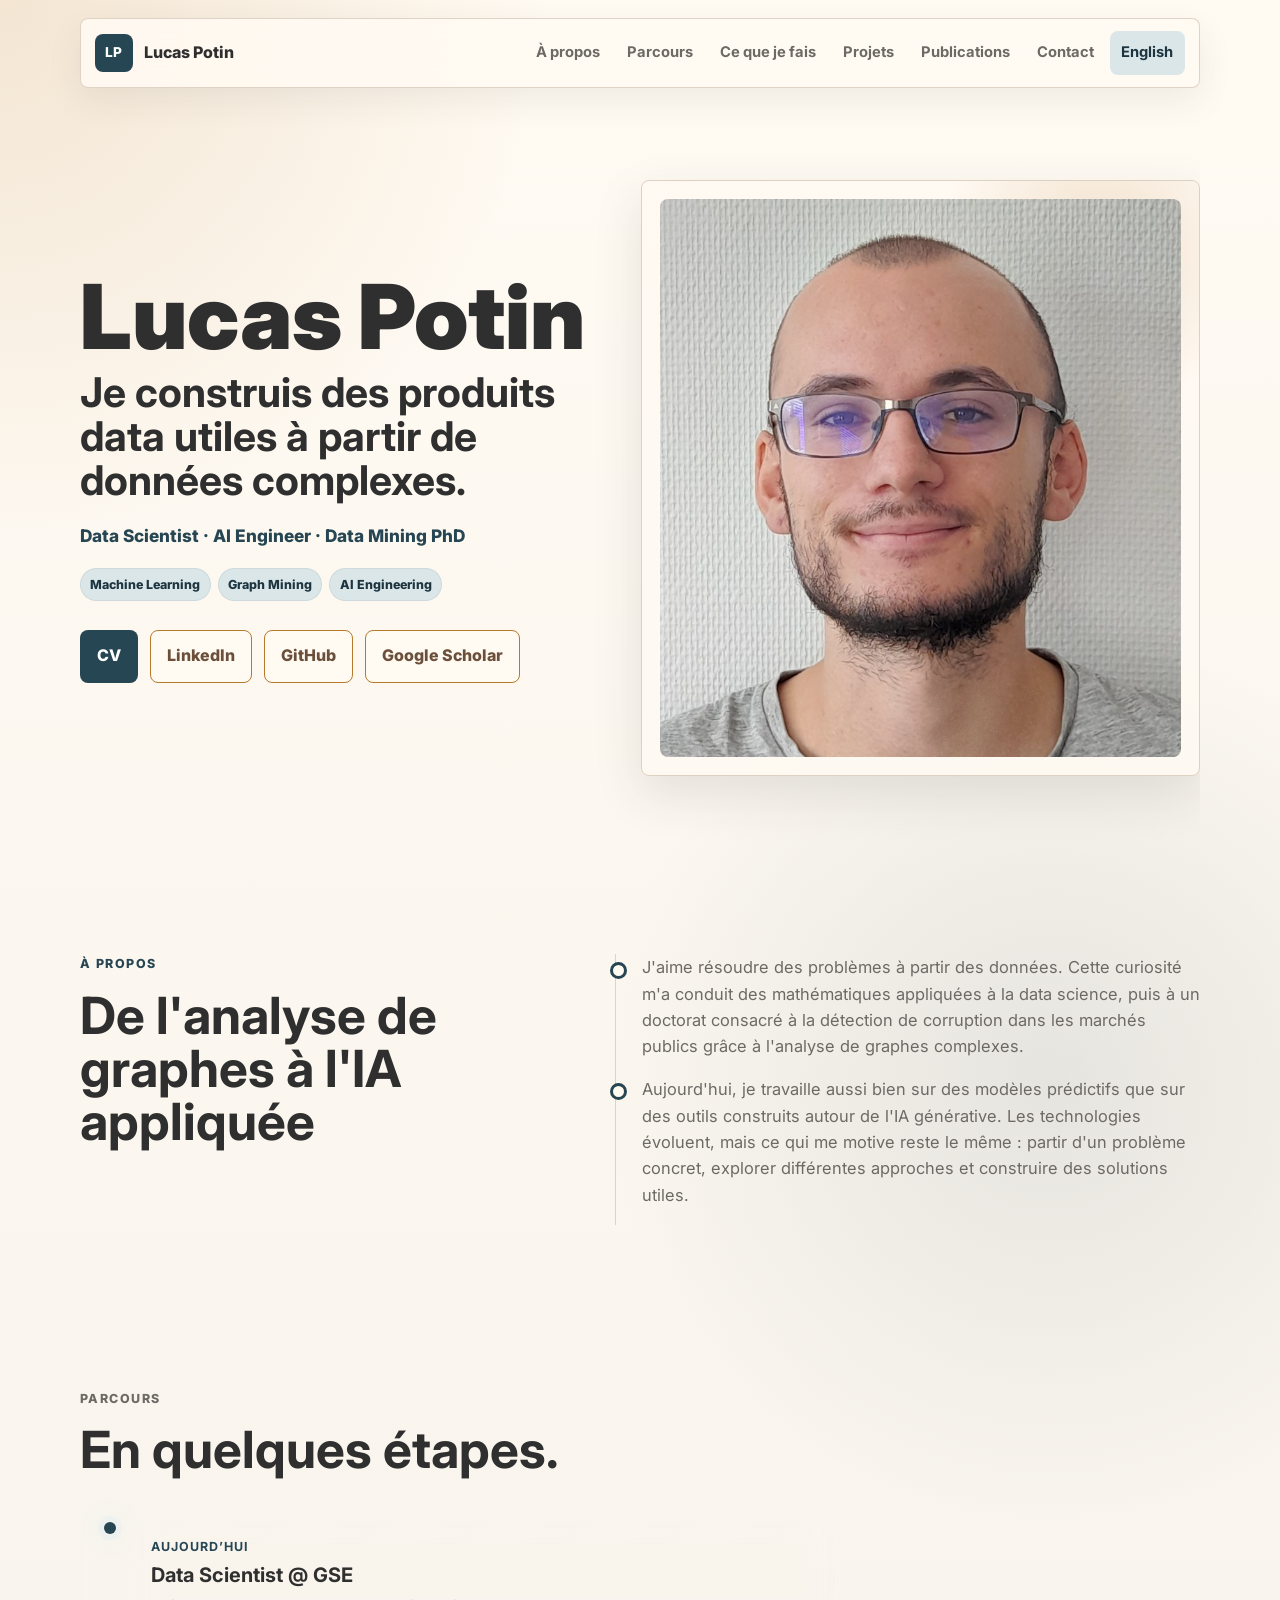
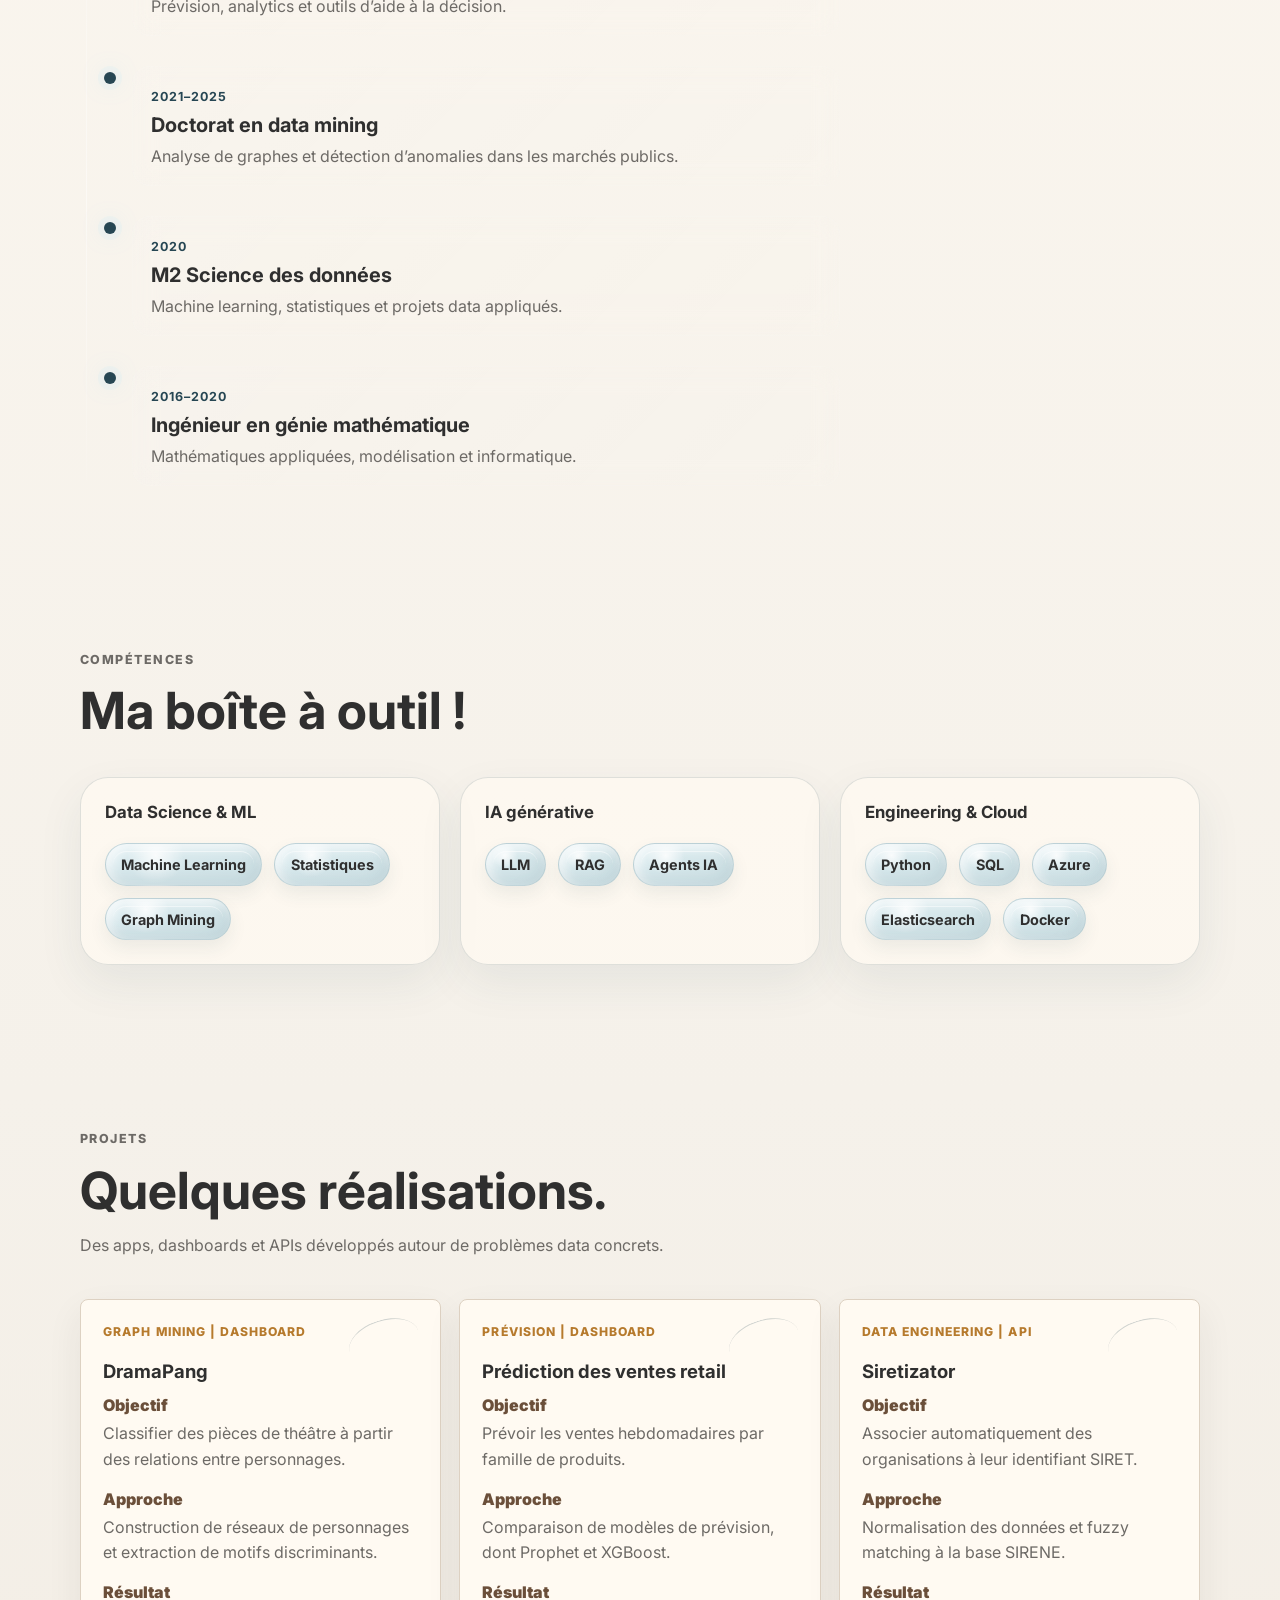
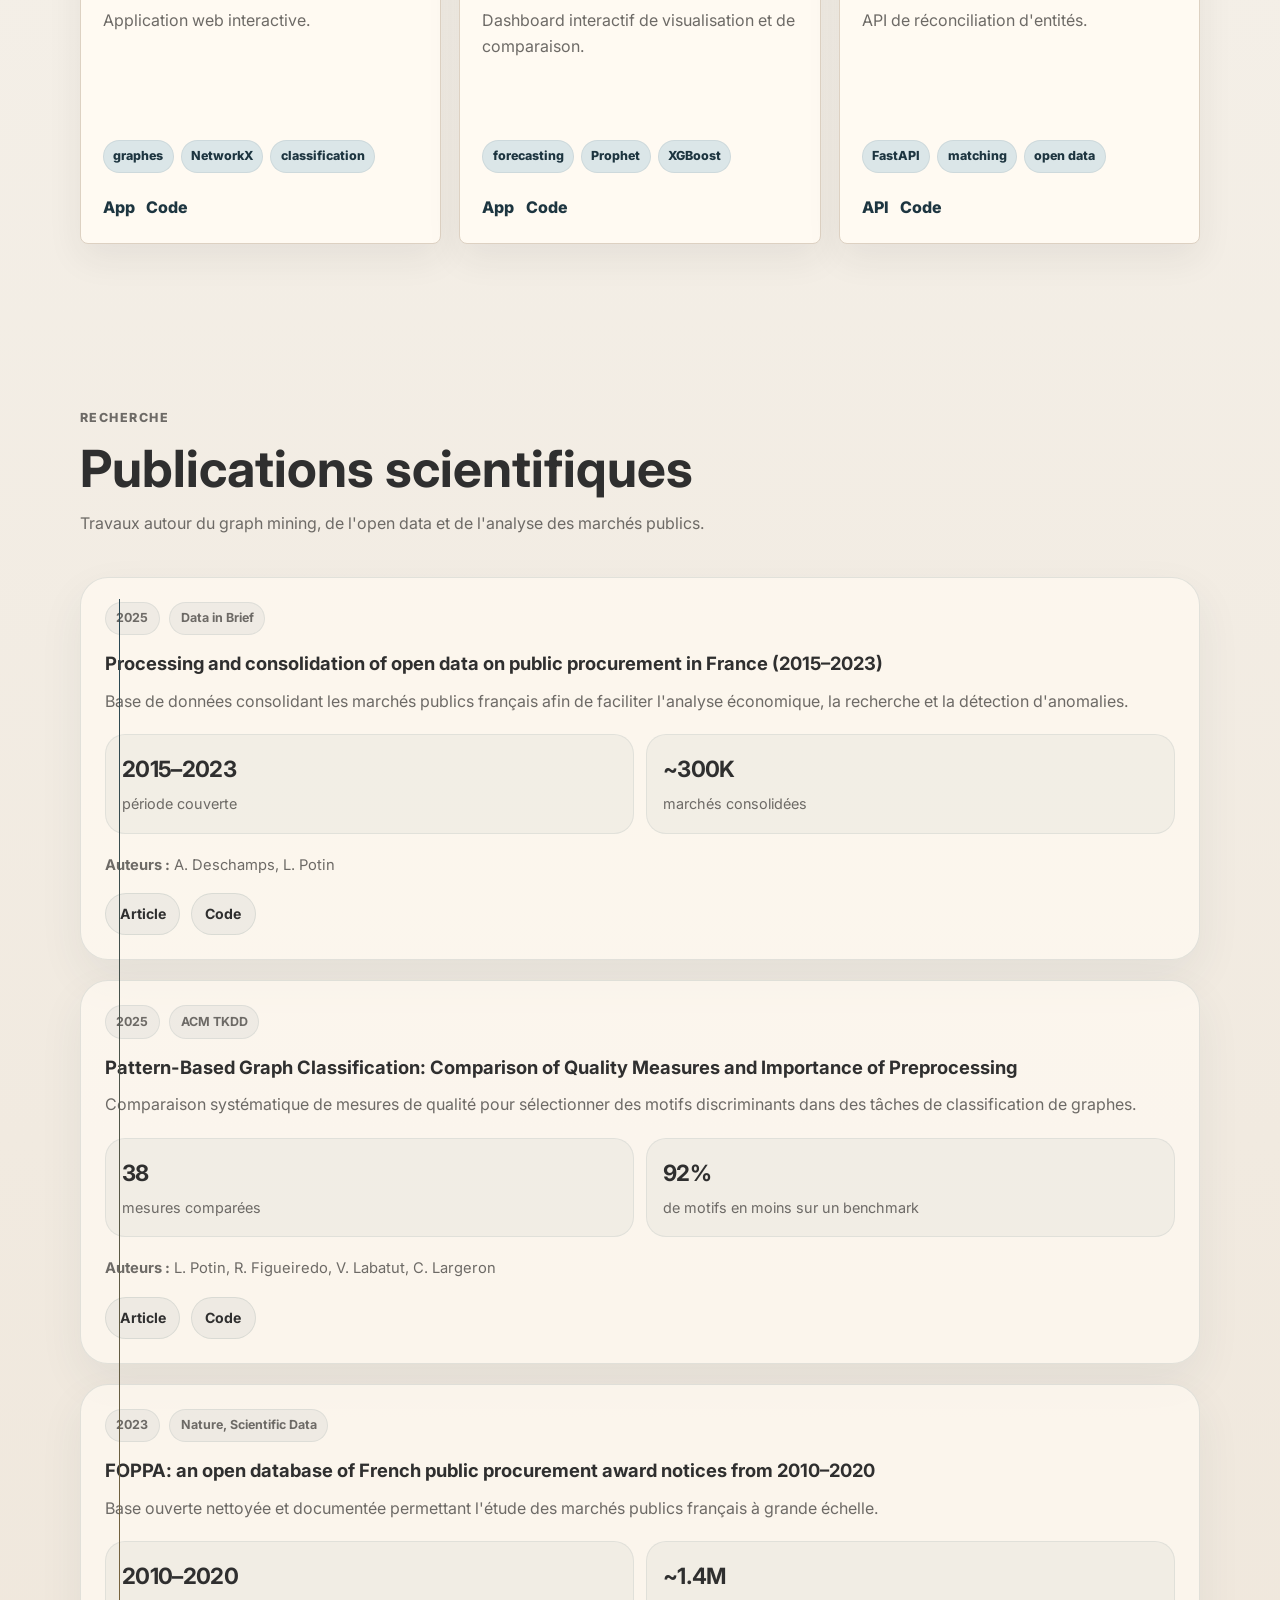
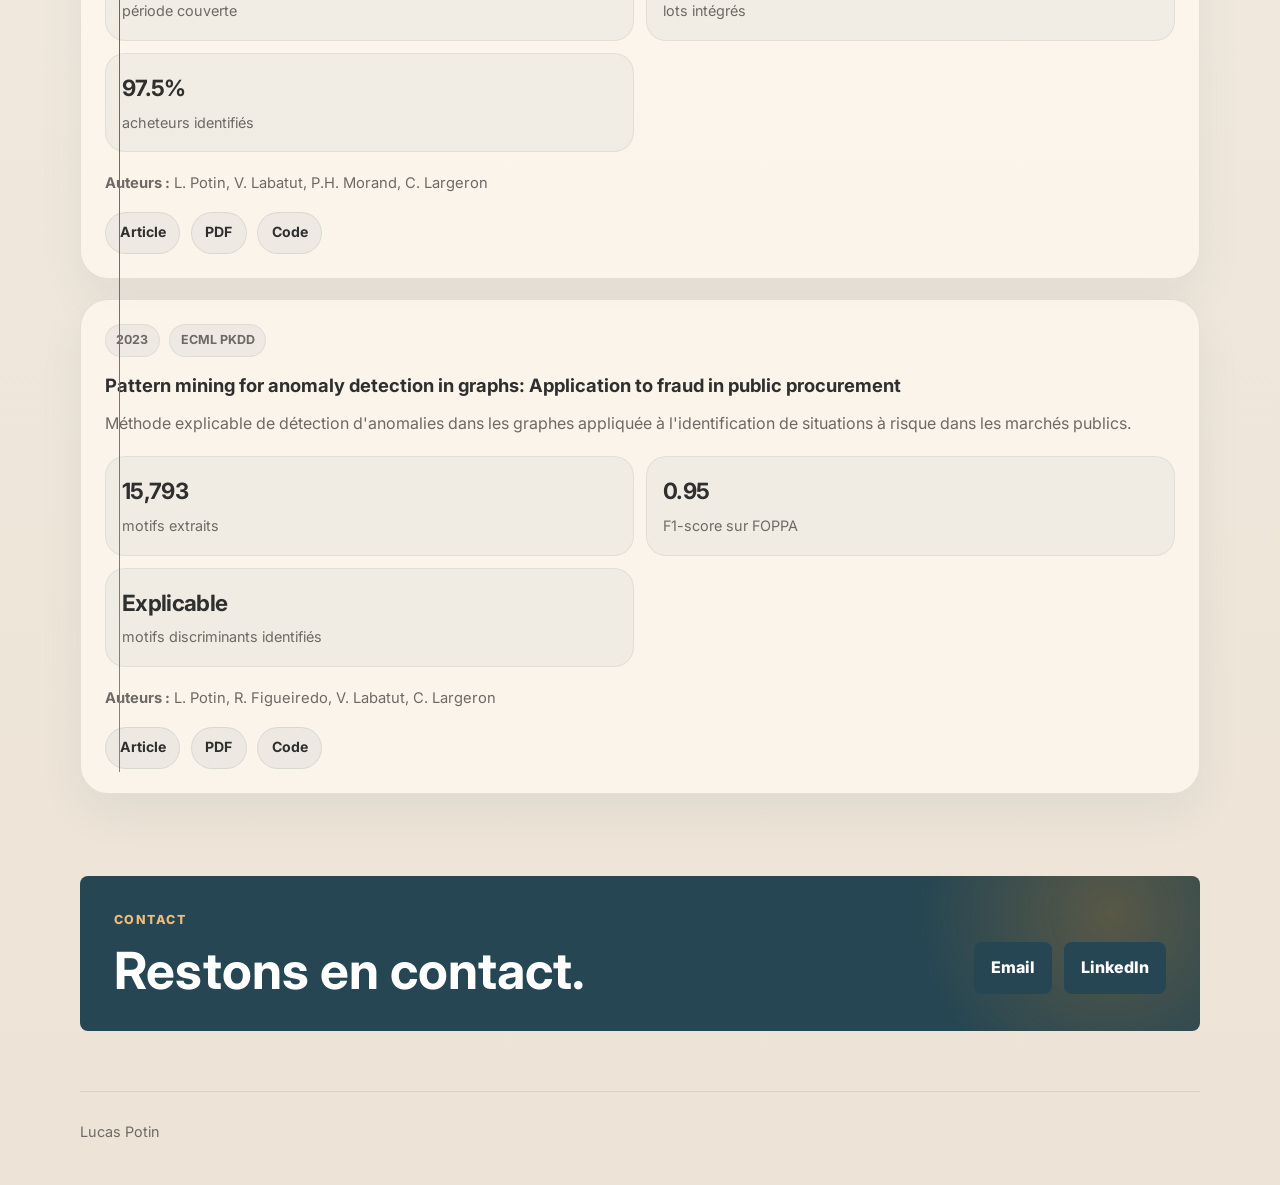
==== commit 1bcbc25b: "Modif publications" ====
--- a/index.html
+++ b/index.html
@@ -280,12 +280,12 @@
 
             <div class="key-figures">
                 <div>
-                    <strong>~1M</strong>
-                    <span>relations contractuelles</span>
-                </div>
-                <div>
                     <strong>2015–2023</strong>
-                    <span>données couvertes</span>
+                    <span>période couverte</span>
+                </div>
+                <div>
+                    <strong>~300K</strong>
+                    <span>marchés consolidées</span>
                 </div>
             </div>
 
@@ -317,8 +317,8 @@
                     <span>mesures comparées</span>
                 </div>
                 <div>
-                    <strong>1</strong>
-                    <span>méthode de réduction par clustering</span>
+                    <strong>92%</strong>
+                    <span>de motifs en moins sur un benchmark</span>
                 </div>
             </div>
 
@@ -335,7 +335,7 @@
         <article class="publication-card">
             <div class="publication-meta">
                 <span>2023</span>
-                <span>Scientific Data</span>
+                <span>Nature, Scientific Data</span>
             </div>
 
             <h3>FOPPA: an open database of French public procurement award notices from 2010–2020</h3>
@@ -350,8 +350,12 @@
                     <span>période couverte</span>
                 </div>
                 <div>
-                    <strong>TED</strong>
-                    <span>données européennes consolidées</span>
+                    <strong>~1.4M</strong>
+                    <span>lots intégrés</span>
+                </div>
+                <div>
+                    <strong>97.5%</strong>
+                    <span>acheteurs identifiés</span>
                 </div>
             </div>
 
@@ -369,7 +373,7 @@
         <article class="publication-card">
             <div class="publication-meta">
                 <span>2023</span>
-                <span>Discovery Science</span>
+                <span>ECML PKDD</span>
             </div>
 
             <h3>Pattern mining for anomaly detection in graphs: Application to fraud in public procurement</h3>
@@ -380,12 +384,16 @@
 
             <div class="key-figures">
                 <div>
-                    <strong>PANG</strong>
-                    <span>framework supervisé et explicable</span>
-                </div>
-                <div>
-                    <strong>Graphes</strong>
-                    <span>relations entre contrats exploitées</span>
+                    <strong>15,793</strong>
+                    <span>motifs extraits</span>
+                </div>
+                <div>
+                    <strong>0.95</strong>
+                    <span>F1-score sur FOPPA</span>
+                </div>
+                <div>
+                    <strong>Explicable</strong>
+                    <span>motifs discriminants identifiés</span>
                 </div>
             </div>
 
@@ -397,25 +405,6 @@
                 <a href="https://dl.acm.org/doi/10.1007/978-3-031-43427-3_5" target="_blank" rel="noreferrer">Article</a>
                 <a href="https://arxiv.org/pdf/2306.10857" target="_blank" rel="noreferrer">PDF</a>
                 <a href="https://github.com/CompNet/Pang/tree/main" target="_blank" rel="noreferrer">Code</a>
-            </div>
-        </article>
-
-        <article class="publication-card publication-talks">
-            <div class="publication-meta">
-                <span>2022–2023</span>
-                <span>Conférences & communications</span>
-            </div>
-
-            <h3>Présentations de travaux de recherche</h3>
-
-            <p class="publication-summary">
-                Présentations autour de la détection d'anomalies, du graph mining et de l'analyse des marchés publics lors de journées scientifiques et conférences.
-            </p>
-
-            <div class="publication-links">
-                <a href="https://roadef2023.sciencesconf.org/436926" target="_blank" rel="noreferrer">ROADEF</a>
-                <a href="https://hal.science/hal-04154490/document" target="_blank" rel="noreferrer">Decade</a>
-                <a href="https://hal.science/hal-03833237/document" target="_blank" rel="noreferrer">LIA</a>
             </div>
         </article>
     </div>
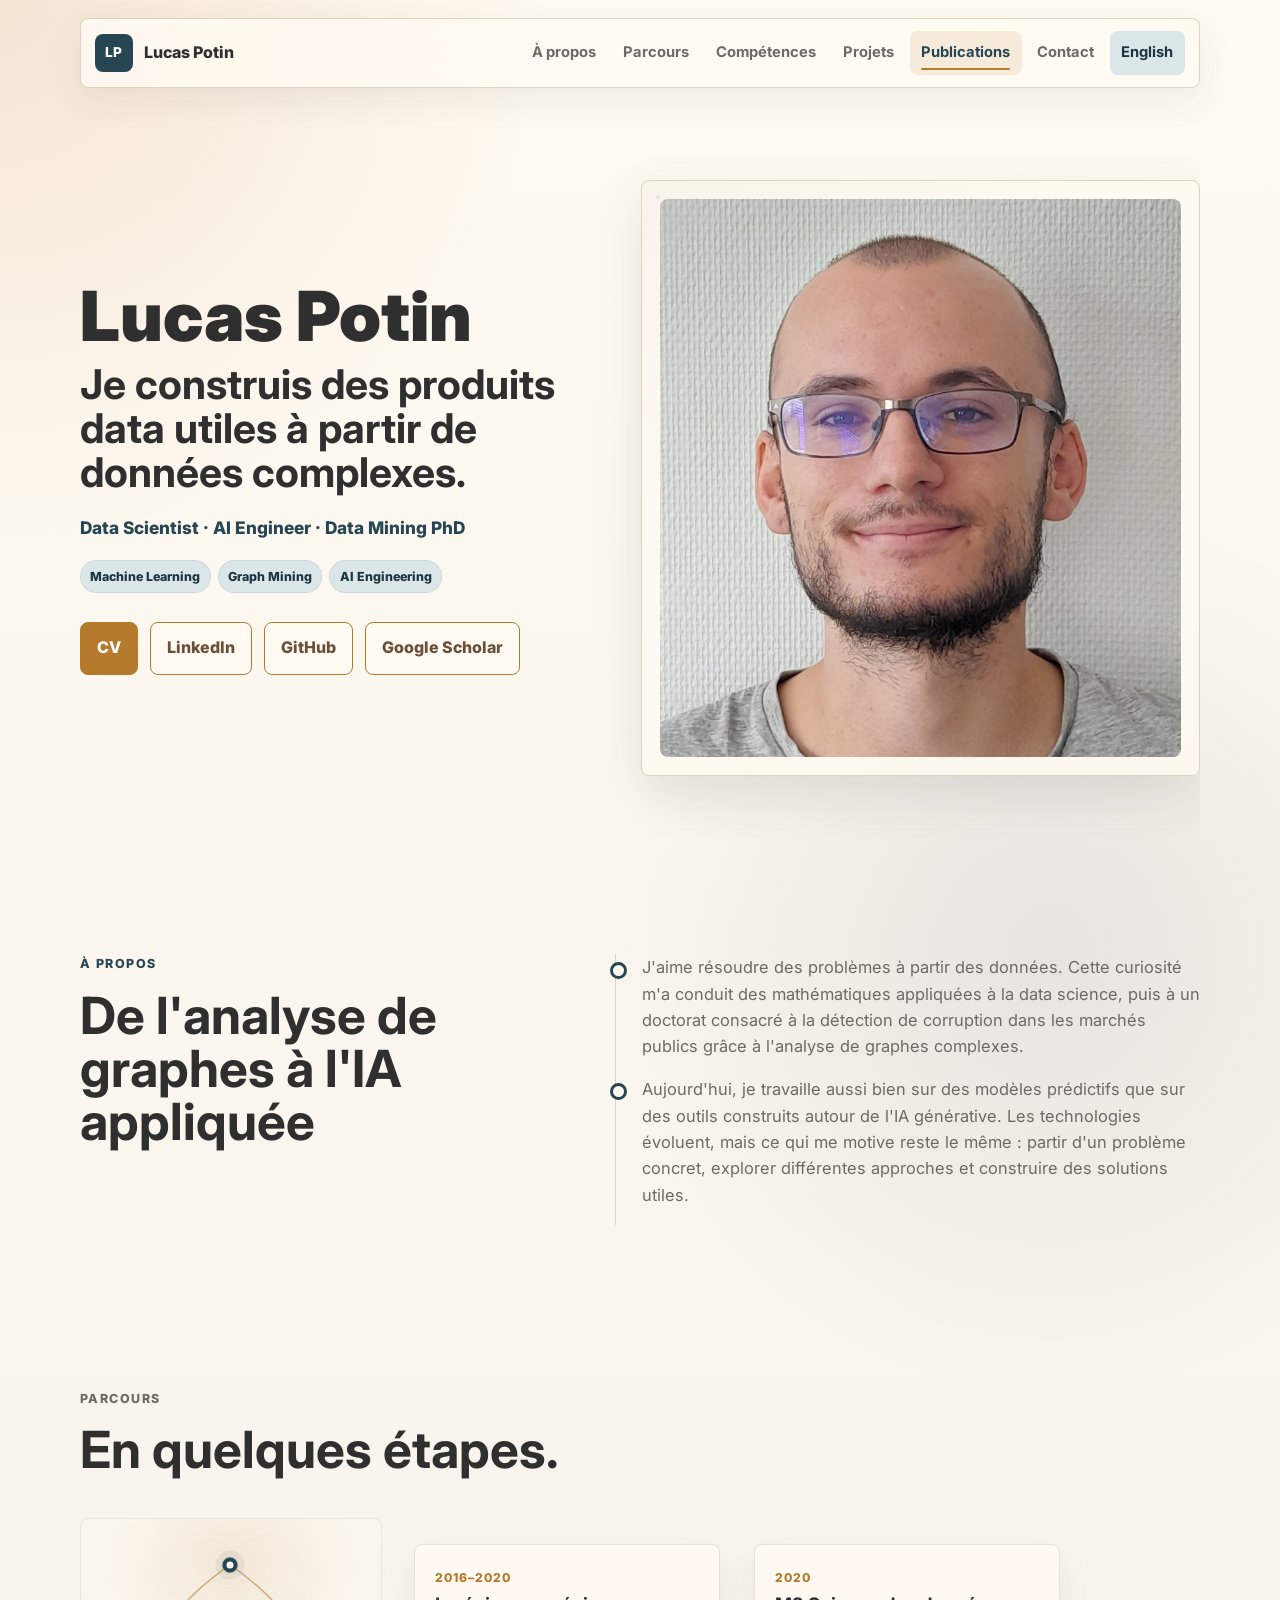
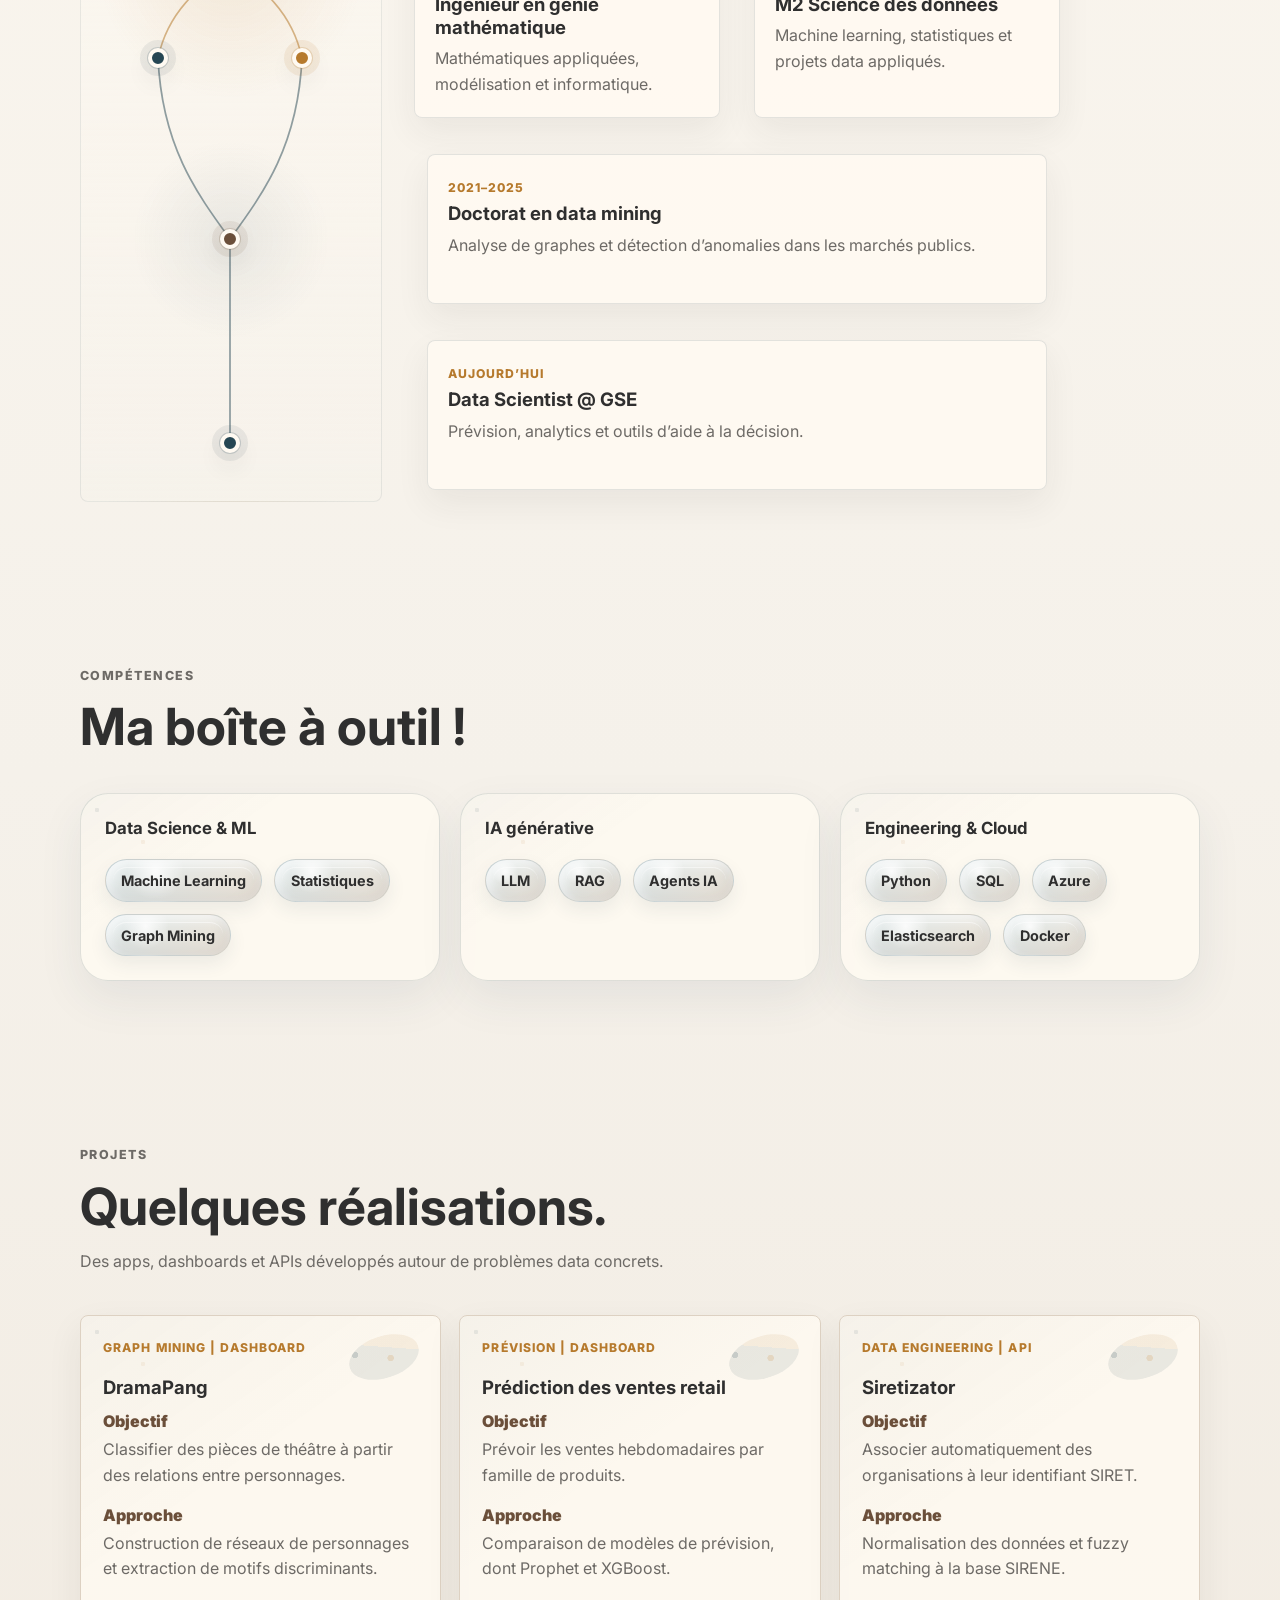
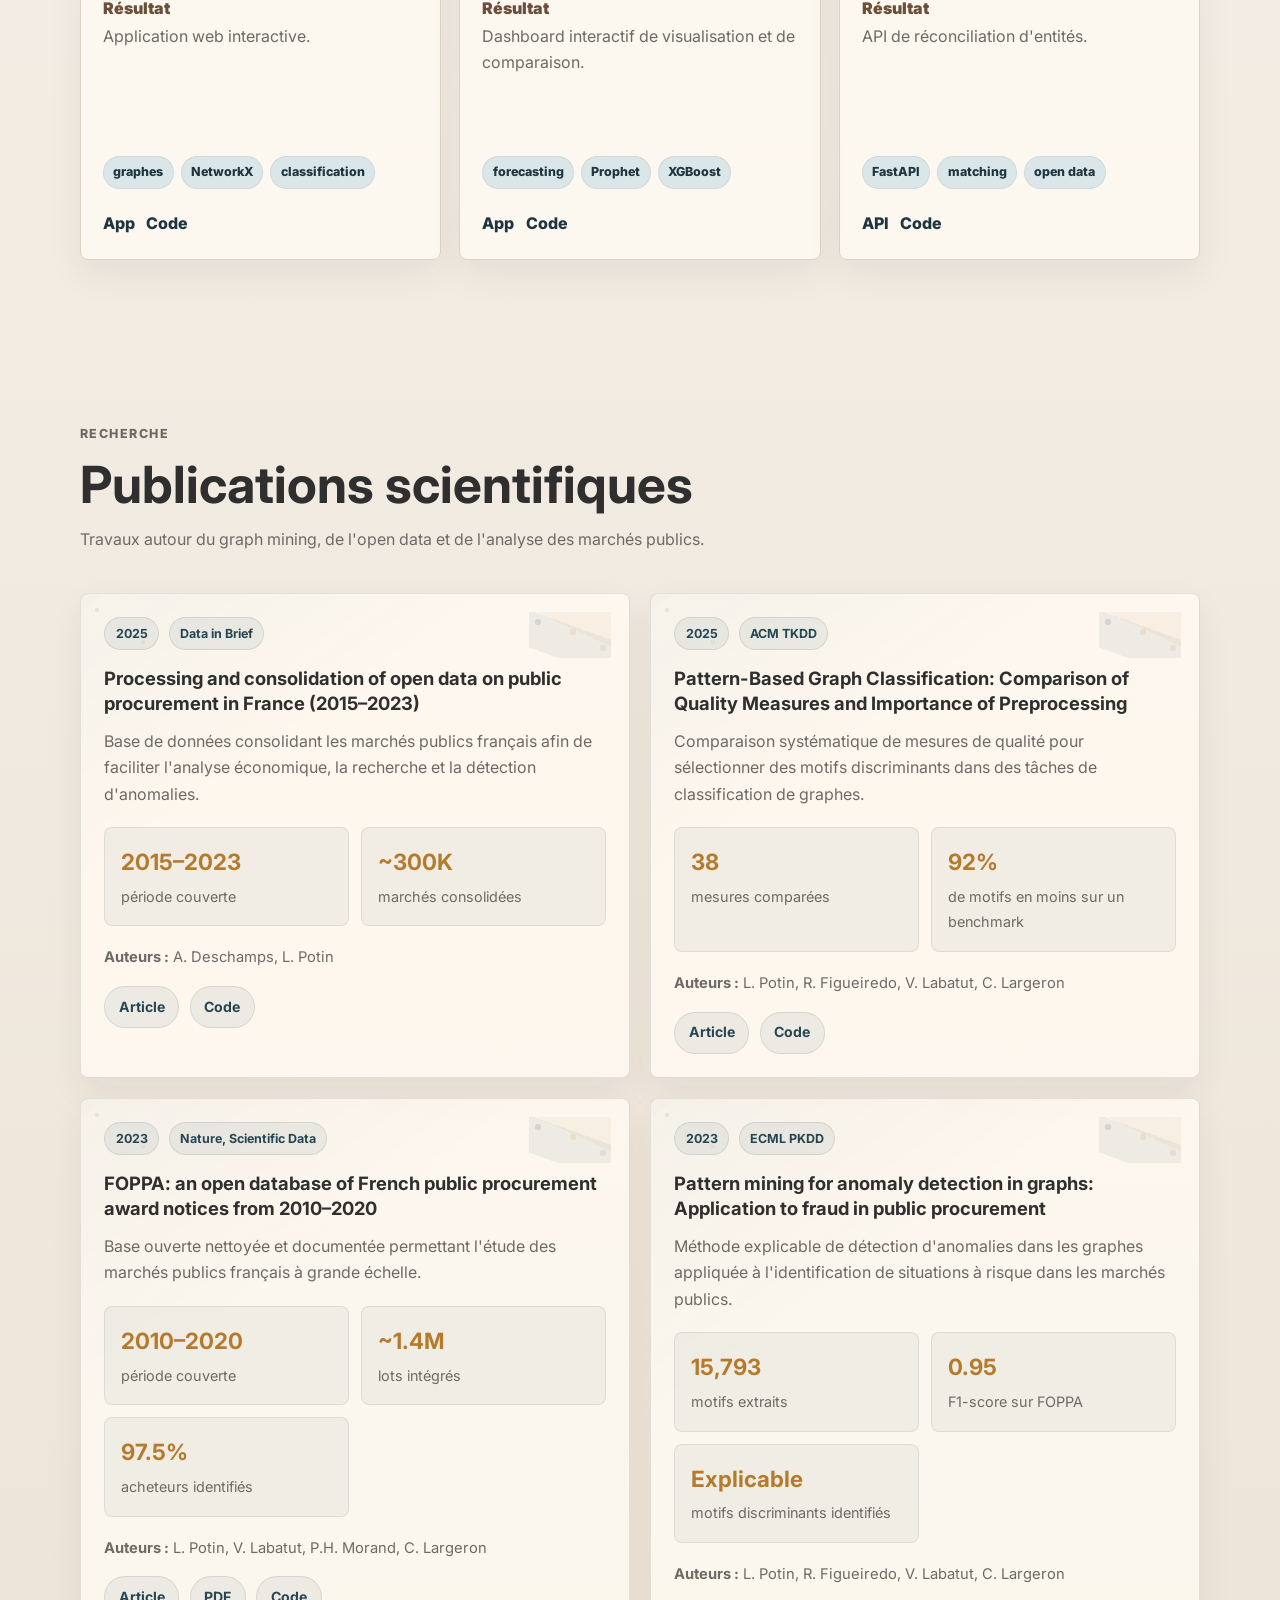
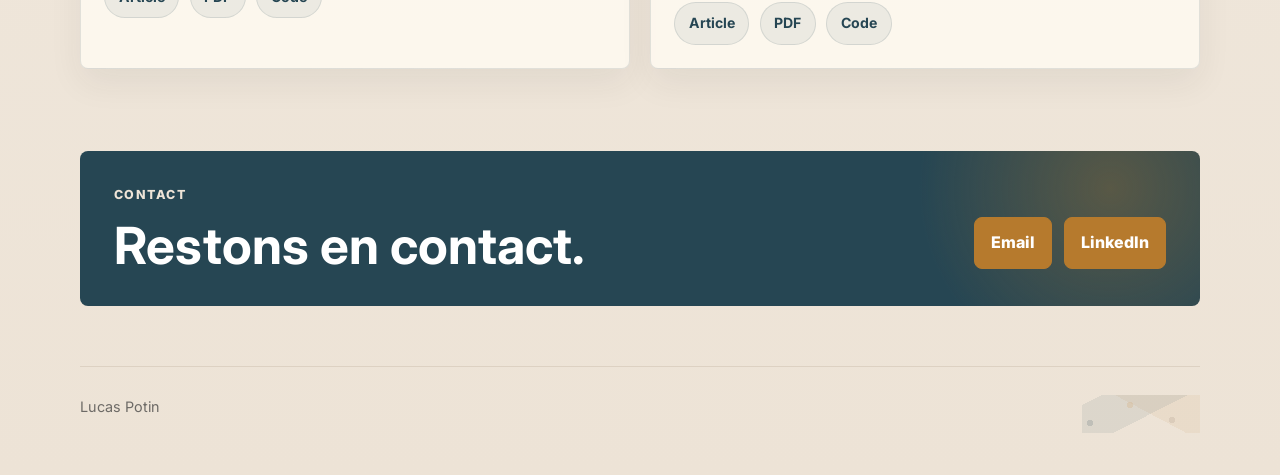
==== commit 658b913c: "Graphe experoence" ====
--- a/index.html
+++ b/index.html
@@ -34,7 +34,7 @@
         <nav class="site-nav" id="site-nav" aria-label="Navigation principale">
             <a href="#about">À propos</a>
             <a href="#journey">Parcours</a>
-            <a href="#what-i-do">Ce que je fais</a>
+            <a href="#skills">Compétences</a>
             <a href="#projects">Projets</a>
             <a href="#publications">Publications</a>
             <a href="#contact">Contact</a>
@@ -83,48 +83,58 @@
         </section>
 
 
-            <section class="section timeline-section" id="journey">
+            <section class="section journey-graph-section" id="journey">
                 <div class="section-heading">
                     <p class="eyebrow">Parcours</p>
                     <h2>En quelques étapes.</h2>
                 </div>
 
-                <div class="timeline" aria-label="Parcours de Lucas Potin">
-                    <article class="timeline-item">
-                        <span class="timeline-dot"></span>
-                        <div class="timeline-content">
-                            <span class="timeline-date">Aujourd’hui</span>
+                <div class="journey-graph" aria-label="Parcours de Lucas Potin">
+                    <svg class="journey-edges" viewBox="0 0 300 100" preserveAspectRatio="none" aria-hidden="true" focusable="false">
+                        <path class="journey-edge side-edge" d="M150 8 C118 12 88 16 78 24"></path>
+                        <path class="journey-edge side-edge" d="M150 8 C182 12 212 16 222 24"></path>
+                        <path class="journey-edge main-edge" d="M78 24 C82 39 116 47 150 55"></path>
+                        <path class="journey-edge main-edge" d="M222 24 C218 39 184 47 150 55"></path>
+                        <path class="journey-edge main-edge" d="M150 55 C150 68 150 79 150 90"></path>
+                    </svg>
+
+                    <article class="journey-node-card journey-root">
+                        <div class="journey-content">
+                            <span class="journey-date">2016–2020</span>
+                            <h3>Ingénieur en génie mathématique</h3>
+                            <p>Mathématiques appliquées, modélisation et informatique.</p>
+                        </div>
+                    </article>
+
+                    <article class="journey-node-card journey-degree">
+                        <div class="journey-content">
+                            <span class="journey-date">2020</span>
+                            <h3>M2 Science des données</h3>
+                            <p>Machine learning, statistiques et projets data appliqués.</p>
+                        </div>
+                    </article>
+
+                    <article class="journey-node-card journey-phd">
+                        <div class="journey-content">
+                            <span class="journey-date">2021–2025</span>
+                            <h3>Doctorat en data mining</h3>
+                            <p>Analyse de graphes et détection d’anomalies dans les marchés publics.</p>
+                        </div>
+                    </article>
+
+                    <article class="journey-node-card journey-current">
+                        <div class="journey-content">
+                            <span class="journey-date">Aujourd’hui</span>
                             <h3>Data Scientist @ GSE</h3>
                             <p>Prévision, analytics et outils d’aide à la décision.</p>
                         </div>
                     </article>
 
-                    <article class="timeline-item">
-                        <span class="timeline-dot"></span>
-                        <div class="timeline-content">
-                            <span class="timeline-date">2021–2025</span>
-                            <h3>Doctorat en data mining</h3>
-                            <p>Analyse de graphes et détection d’anomalies dans les marchés publics.</p>
-                        </div>
-                    </article>
-
-                    <article class="timeline-item">
-                        <span class="timeline-dot"></span>
-                        <div class="timeline-content">
-                            <span class="timeline-date">2020</span>
-                            <h3>M2 Science des données</h3>
-                            <p>Machine learning, statistiques et projets data appliqués.</p>
-                        </div>
-                    </article>
-
-                    <article class="timeline-item">
-                        <span class="timeline-dot"></span>
-                        <div class="timeline-content">
-                            <span class="timeline-date">2016–2020</span>
-                            <h3>Ingénieur en génie mathématique</h3>
-                            <p>Mathématiques appliquées, modélisation et informatique.</p>
-                        </div>
-                    </article>
+                    <span class="journey-node journey-node-origin" aria-hidden="true"></span>
+                    <span class="journey-node journey-node-engineer" aria-hidden="true"></span>
+                    <span class="journey-node journey-node-degree" aria-hidden="true"></span>
+                    <span class="journey-node journey-node-phd" aria-hidden="true"></span>
+                    <span class="journey-node journey-node-current" aria-hidden="true"></span>
                 </div>
             </section>
 
@@ -427,4 +437,4 @@
     </footer>
     <script src="script.js"></script>
 </body>
-</html>+</html>
--- a/styles.css
+++ b/styles.css
@@ -1,15 +1,27 @@
 :root {
-    --background: #F5F1EA;
+    --petrol: #264653;
+    --ochre: #B67A2D;
+    --cognac: #6B4F3A;
+    --cream: #F5F1EA;
+    --anthracite: #2F2F2F;
+    --warm-gray: #6D6A66;
+    --petrol-rgb: 38, 70, 83;
+    --ochre-rgb: 182, 122, 45;
+    --cognac-rgb: 107, 79, 58;
+    --anthracite-rgb: 47, 47, 47;
+    --background: var(--cream);
+    --white: #fff;
     --surface: #fffaf2;
     --surface-soft: #eee4d7;
-    --ink: #2F2F2F;
-    --muted: #6D6A66;
+    --surface-deep: #ede3d6;
+    --ink: var(--anthracite);
+    --text: var(--anthracite);
+    --muted: var(--warm-gray);
     --line: #ddd1c2;
-    --accent: #264653;
+    --accent: var(--petrol);
     --accent-strong: #1d3540;
     --accent-soft: #dbe6e8;
-    --warm: #B67A2D;
-    --cognac: #6B4F3A;
+    --warm: var(--ochre);
     --shadow: 0 18px 50px rgba(47, 47, 47, 0.12);
 }
 
@@ -27,7 +39,7 @@
     background:
         radial-gradient(circle at top left, rgba(182, 122, 45, 0.16), transparent 34rem),
         radial-gradient(circle at 82% 18%, rgba(38, 70, 83, 0.1), transparent 28rem),
-        linear-gradient(180deg, #fffaf2 0%, var(--background) 45%, #ede3d6 100%);
+        linear-gradient(180deg, var(--surface) 0%, var(--background) 45%, var(--surface-deep) 100%);
     font-family: "Inter", Arial, sans-serif;
     line-height: 1.6;
 }
@@ -94,7 +106,7 @@
     place-items: center;
     width: 38px;
     height: 38px;
-    color: #fff;
+    color: var(--white);
     background: var(--accent);
     border-radius: 8px;
     font-size: 0.85rem;
@@ -221,9 +233,10 @@
 .hero-name {
     margin-bottom: 0.65rem;
     color: var(--ink);
-    font-size: clamp(3.2rem, 7vw, 6.2rem);
-    line-height: 0.95;
+    font-size: clamp(3rem, 5.4vw, 4.85rem);
+    line-height: 1;
     font-weight: 900;
+    white-space: nowrap;
 }
 
 .hero-role {
@@ -271,7 +284,7 @@
 }
 
 .button-primary {
-    color: #fff;
+    color: var(--white);
     background: var(--accent);
 }
 
@@ -384,7 +397,7 @@
 }
 
 .node-main text {
-    fill: #fff;
+    fill: var(--white);
     font-size: 0.92rem;
 }
 
@@ -407,7 +420,7 @@
 }
 
 .node-easter circle {
-    fill: #d7df5a;
+    fill: var(--warm);
     stroke: var(--warm);
 }
 
@@ -420,7 +433,7 @@
 .graph-node:focus-visible circle,
 .graph-node.is-active circle {
     transform: scale(1.06);
-    fill: #fff;
+    fill: var(--white);
     stroke: var(--warm);
 }
 
@@ -568,7 +581,7 @@
 }
 
 .tennis-node {
-    background: #d7df5a;
+    background: var(--warm);
     box-shadow: 0 0 0 4px rgba(182, 122, 45, 0.18);
 }
 
@@ -807,7 +820,7 @@
 .mini-graph span:nth-child(2) { top: 38px; left: 34px; background: var(--warm); }
 .mini-graph span:nth-child(3) { top: 14px; left: 68px; }
 .mini-graph span:nth-child(4) { top: 48px; left: 92px; background: var(--cognac); }
-.mini-graph span:nth-child(5) { top: 26px; left: 112px; background: #d7df5a; }
+.mini-graph span:nth-child(5) { top: 26px; left: 112px; background: var(--warm); }
 
 .project-details {
     display: grid;
@@ -922,11 +935,11 @@
 .contact-section h2 {
     max-width: 760px;
     margin-bottom: 0;
-    color: #fff;
+    color: var(--white);
 }
 
 .contact-section .eyebrow {
-    color: #f0bd78;
+    color: var(--surface-soft);
 }
 
 .site-footer {
@@ -1053,7 +1066,7 @@
     }
 
     .hero-name {
-        font-size: 3.25rem;
+        font-size: clamp(2.65rem, 12vw, 3.15rem);
     }
 
     .hero-tags span,
@@ -1137,8 +1150,8 @@
     inset: -1rem;
     border-radius: 32px;
     background:
-        linear-gradient(90deg, transparent 49.8%, rgba(36, 72, 85, 0.08) 50%, transparent 50.2%),
-        linear-gradient(0deg, transparent 49.8%, rgba(36, 72, 85, 0.08) 50%, transparent 50.2%);
+        linear-gradient(90deg, transparent 49.8%, rgba(var(--petrol-rgb), 0.08) 50%, transparent 50.2%),
+        linear-gradient(0deg, transparent 49.8%, rgba(var(--petrol-rgb), 0.08) 50%, transparent 50.2%);
     pointer-events: none;
     z-index: 0;
 }
@@ -1148,9 +1161,9 @@
     z-index: 1;
     padding: 1.5rem;
     border-radius: 28px;
-    border: 1px solid rgba(36, 72, 85, 0.14);
+    border: 1px solid rgba(var(--petrol-rgb), 0.14);
     background: rgba(255, 250, 242, 0.72);
-    box-shadow: 0 18px 45px rgba(36, 72, 85, 0.08);
+    box-shadow: 0 18px 45px rgba(var(--petrol-rgb), 0.08);
 }
 
 .skills-group h3 {
@@ -1178,12 +1191,12 @@
     color: var(--text);
     background:
         radial-gradient(circle at 32% 28%, rgba(255, 255, 255, 0.85), transparent 26%),
-        linear-gradient(145deg, #dcecf0, #cfe2e6);
-    border: 1px solid rgba(36, 72, 85, 0.13);
+        linear-gradient(145deg, var(--accent-soft), var(--surface-soft));
+    border: 1px solid rgba(var(--petrol-rgb), 0.13);
     box-shadow:
-        inset -6px -8px 14px rgba(36, 72, 85, 0.08),
+        inset -6px -8px 14px rgba(var(--petrol-rgb), 0.08),
         inset 5px 5px 12px rgba(255, 255, 255, 0.75),
-        0 8px 18px rgba(36, 72, 85, 0.08);
+        0 8px 18px rgba(var(--petrol-rgb), 0.08);
     transition: transform 0.18s ease, box-shadow 0.18s ease;
 }
 
@@ -1200,9 +1213,9 @@
 .skill-balls span:hover {
     transform: translateY(-3px) rotate(-1deg);
     box-shadow:
-        inset -6px -8px 14px rgba(36, 72, 85, 0.08),
+        inset -6px -8px 14px rgba(var(--petrol-rgb), 0.08),
         inset 5px 5px 12px rgba(255, 255, 255, 0.75),
-        0 14px 26px rgba(36, 72, 85, 0.14);
+        0 14px 26px rgba(var(--petrol-rgb), 0.14);
 }
 
 @media (max-width: 900px) {
@@ -1223,9 +1236,9 @@
 .publication-card {
     padding: 1.5rem;
     border-radius: 28px;
-    border: 1px solid rgba(36, 72, 85, 0.12);
+    border: 1px solid rgba(var(--petrol-rgb), 0.12);
     background: rgba(255, 250, 242, 0.72);
-    box-shadow: 0 18px 45px rgba(36, 72, 85, 0.07);
+    box-shadow: 0 18px 45px rgba(var(--petrol-rgb), 0.07);
 }
 
 .publication-meta {
@@ -1242,8 +1255,8 @@
     font-size: 0.78rem;
     font-weight: 700;
     color: var(--muted);
-    background: rgba(36, 72, 85, 0.06);
-    border: 1px solid rgba(36, 72, 85, 0.08);
+    background: rgba(var(--petrol-rgb), 0.06);
+    border: 1px solid rgba(var(--petrol-rgb), 0.08);
 }
 
 .publication-card h3 {
@@ -1268,8 +1281,8 @@
 .key-figures div {
     padding: 1rem;
     border-radius: 20px;
-    background: rgba(36, 72, 85, 0.045);
-    border: 1px solid rgba(36, 72, 85, 0.08);
+    background: rgba(var(--petrol-rgb), 0.045);
+    border: 1px solid rgba(var(--petrol-rgb), 0.08);
 }
 
 .key-figures strong {
@@ -1307,19 +1320,19 @@
     font-weight: 700;
     text-decoration: none;
     color: var(--text);
-    background: rgba(36, 72, 85, 0.06);
-    border: 1px solid rgba(36, 72, 85, 0.10);
+    background: rgba(var(--petrol-rgb), 0.06);
+    border: 1px solid rgba(var(--petrol-rgb), 0.10);
     transition: transform 0.18s ease, background 0.18s ease;
 }
 
 .publication-links a:hover {
     transform: translateY(-2px);
-    background: rgba(36, 72, 85, 0.10);
+    background: rgba(var(--petrol-rgb), 0.10);
 }
 
 .publication-talks {
     background:
-        radial-gradient(circle at top left, rgba(36, 72, 85, 0.08), transparent 36%),
+        radial-gradient(circle at top left, rgba(var(--petrol-rgb), 0.08), transparent 36%),
         rgba(255, 250, 242, 0.55);
 }
 
@@ -1375,7 +1388,7 @@
     height: 0.75rem;
     margin-top: 0.35rem;
     border-radius: 999px;
-    background: var(--accent, #8fd3ff);
+    background: var(--accent, var(--accent));
     box-shadow:
         0 0 0 6px rgba(143, 211, 255, 0.08),
         0 0 22px rgba(143, 211, 255, 0.35);
@@ -1408,7 +1421,7 @@
     font-weight: 700;
     letter-spacing: 0.08em;
     text-transform: uppercase;
-    color: var(--accent, #8fd3ff);
+    color: var(--accent, var(--accent));
 }
 
 .timeline-content h3 {
@@ -1441,4 +1454,420 @@
     .timeline-content {
         padding: 0.9rem 1rem;
     }
-}+}
+
+/* Cohesive graph identity refresh */
+.site-nav a {
+    position: relative;
+    transition: color 180ms ease, background 180ms ease;
+}
+
+.site-nav a::after {
+    content: "";
+    position: absolute;
+    right: 0.72rem;
+    bottom: 0.36rem;
+    left: 0.72rem;
+    height: 2px;
+    background: var(--warm);
+    border-radius: 999px;
+    opacity: 0;
+    transform: scaleX(0.35);
+    transform-origin: center;
+    transition: opacity 180ms ease, transform 180ms ease;
+}
+
+.site-nav a:hover::after,
+.site-nav a:focus-visible::after,
+.site-nav a.is-active::after {
+    opacity: 1;
+    transform: scaleX(1);
+}
+
+.site-nav a.is-active {
+    color: var(--accent);
+    background: rgba(var(--ochre-rgb), 0.12);
+}
+
+.site-nav .language-link::after {
+    display: none;
+}
+
+.button-primary {
+    background: var(--warm);
+    border-color: var(--warm);
+}
+
+.button-primary:hover,
+.button-primary:focus-visible {
+    background: var(--cognac);
+    border-color: var(--cognac);
+}
+
+.hero-photo-card,
+.skills-group,
+.work-card,
+.publication-card {
+    background:
+        radial-gradient(circle at 16px 16px, rgba(var(--petrol-rgb), 0.09) 0 2px, transparent 2.5px),
+        radial-gradient(circle at 62px 48px, rgba(var(--ochre-rgb), 0.08) 0 2px, transparent 2.5px),
+        linear-gradient(145deg, rgba(var(--petrol-rgb), 0.035), transparent 34%),
+        rgba(255, 250, 242, 0.82);
+    background-size: auto, auto, auto, auto;
+}
+
+.journey-graph-section {
+    position: relative;
+}
+
+.journey-graph {
+    position: relative;
+    display: grid;
+    grid-template-columns: 300px minmax(0, 1fr) minmax(0, 1fr);
+    grid-template-rows: auto auto auto;
+    column-gap: 34px;
+    row-gap: 36px;
+    max-width: 980px;
+    margin-top: 2.6rem;
+    padding: 26px 0 12px;
+}
+
+.journey-graph::before {
+    content: "";
+    position: absolute;
+    top: 0;
+    bottom: 0;
+    left: 0;
+    width: 300px;
+    border: 1px solid rgba(var(--petrol-rgb), 0.09);
+    border-radius: 8px;
+    background:
+        radial-gradient(circle at 50% 8%, rgba(var(--ochre-rgb), 0.12), transparent 24%),
+        radial-gradient(circle at 50% 55%, rgba(var(--petrol-rgb), 0.08), transparent 28%),
+        linear-gradient(180deg, rgba(255, 250, 242, 0.42), rgba(255, 250, 242, 0.08));
+    pointer-events: none;
+}
+
+.journey-edges {
+    position: absolute;
+    top: 0;
+    bottom: 0;
+    left: 0;
+    z-index: 0;
+    width: 300px;
+    height: 100%;
+    overflow: visible;
+    pointer-events: none;
+}
+
+.journey-edge {
+    fill: none;
+    stroke-linecap: round;
+    stroke-linejoin: round;
+    vector-effect: non-scaling-stroke;
+    transition: stroke 180ms ease, stroke-width 180ms ease, opacity 180ms ease;
+}
+
+.main-edge {
+    stroke: rgba(var(--petrol-rgb), 0.5);
+    stroke-width: 1.75;
+}
+
+.side-edge {
+    stroke: rgba(var(--ochre-rgb), 0.54);
+    stroke-width: 1.55;
+}
+
+.journey-node-card {
+    position: relative;
+    z-index: 1;
+    min-height: 150px;
+    padding: 19px 20px;
+    border: 1px solid rgba(var(--petrol-rgb), 0.13);
+    border-radius: 8px;
+    background: rgba(255, 250, 242, 0.88);
+    box-shadow: 0 14px 34px rgba(var(--anthracite-rgb), 0.065);
+    transition: transform 180ms ease, border-color 180ms ease, box-shadow 180ms ease;
+}
+
+.journey-node-card:hover,
+.journey-node-card:focus-within {
+    transform: translateY(-2px);
+    border-color: rgba(var(--ochre-rgb), 0.58);
+    box-shadow: 0 18px 42px rgba(var(--anthracite-rgb), 0.1);
+}
+
+.journey-root {
+    grid-column: 2;
+    grid-row: 1;
+}
+
+.journey-degree {
+    grid-column: 3;
+    grid-row: 1;
+}
+
+.journey-phd {
+    grid-column: 2 / 4;
+    grid-row: 2;
+    width: min(620px, 100%);
+    justify-self: center;
+}
+
+.journey-current {
+    grid-column: 2 / 4;
+    grid-row: 3;
+    width: min(620px, 100%);
+    justify-self: center;
+}
+
+.journey-node {
+    position: absolute;
+    display: block;
+    z-index: 2;
+    width: 20px;
+    height: 20px;
+    border: 4px solid var(--surface);
+    border-radius: 999px;
+    background: var(--accent);
+    box-shadow:
+        0 0 0 1px rgba(var(--petrol-rgb), 0.18),
+        0 0 0 8px rgba(var(--petrol-rgb), 0.08),
+        0 12px 24px rgba(var(--anthracite-rgb), 0.1);
+    transform: translate(-50%, -50%);
+    transition: transform 180ms ease, background 180ms ease, box-shadow 180ms ease;
+}
+
+.journey-node-engineer {
+    top: 24%;
+    left: 78px;
+}
+
+.journey-node-origin {
+    top: 8%;
+    left: 150px;
+    width: 15px;
+    height: 15px;
+    background: var(--surface);
+    border-color: var(--accent);
+    box-shadow:
+        0 0 0 1px rgba(var(--petrol-rgb), 0.18),
+        0 0 0 7px rgba(var(--petrol-rgb), 0.07);
+}
+
+.journey-node-degree {
+    top: 24%;
+    left: 222px;
+    background: var(--warm);
+    box-shadow:
+        0 0 0 1px rgba(var(--ochre-rgb), 0.22),
+        0 0 0 8px rgba(var(--ochre-rgb), 0.1),
+        0 12px 24px rgba(var(--anthracite-rgb), 0.1);
+}
+
+.journey-node-phd {
+    top: 55%;
+    left: 150px;
+    background: var(--cognac);
+    box-shadow:
+        0 0 0 1px rgba(var(--cognac-rgb), 0.2),
+        0 0 0 8px rgba(var(--cognac-rgb), 0.09),
+        0 12px 24px rgba(var(--anthracite-rgb), 0.1);
+}
+
+.journey-node-current {
+    top: 90%;
+    left: 150px;
+}
+
+.journey-node-card:hover ~ .journey-node,
+.journey-node-card:focus-within ~ .journey-node {
+    transform: translate(-50%, -50%) scale(1.12);
+}
+
+.journey-date {
+    display: inline-flex;
+    margin-bottom: 0.34rem;
+    color: var(--warm);
+    font-size: 0.76rem;
+    font-weight: 800;
+    letter-spacing: 0.08em;
+    text-transform: uppercase;
+}
+
+.journey-content h3 {
+    margin: 0;
+}
+
+.journey-content p {
+    margin: 0.45rem 0 0;
+    color: var(--muted);
+}
+
+.publication-list {
+    position: relative;
+    isolation: isolate;
+    display: grid;
+    grid-template-columns: repeat(2, minmax(0, 1fr));
+    gap: 1.25rem;
+}
+
+.publication-list::before {
+    display: none;
+}
+
+.publication-card {
+    position: relative;
+    z-index: 1;
+    overflow: hidden;
+    padding: 1.45rem;
+    border: 1px solid rgba(var(--petrol-rgb), 0.13);
+    border-radius: 8px;
+    box-shadow: 0 14px 34px rgba(var(--anthracite-rgb), 0.065);
+    transition: transform 180ms ease, border-color 180ms ease, box-shadow 180ms ease;
+}
+
+.publication-card::before {
+    content: "";
+    position: absolute;
+    top: 18px;
+    right: 18px;
+    width: 82px;
+    height: 46px;
+    background:
+        radial-gradient(circle at 9px 10px, rgba(var(--petrol-rgb), 0.42) 0 3px, transparent 3.5px),
+        radial-gradient(circle at 44px 20px, rgba(var(--ochre-rgb), 0.42) 0 3px, transparent 3.5px),
+        radial-gradient(circle at 74px 36px, rgba(var(--cognac-rgb), 0.28) 0 3px, transparent 3.5px),
+        linear-gradient(20deg, transparent 10px, rgba(var(--petrol-rgb), 0.2) 10px 45px, transparent 45px),
+        linear-gradient(25deg, transparent 45px, rgba(var(--ochre-rgb), 0.2) 45px 78px, transparent 78px);
+    opacity: 0.34;
+    pointer-events: none;
+}
+
+.publication-card:hover,
+.publication-card:focus-within {
+    transform: translateY(-2px);
+    border-color: rgba(var(--ochre-rgb), 0.58);
+    box-shadow: 0 18px 42px rgba(var(--anthracite-rgb), 0.1);
+}
+
+.publication-card h3,
+.publication-summary,
+.publication-authors,
+.key-figures,
+.publication-links,
+.publication-meta {
+    position: relative;
+    z-index: 1;
+}
+
+.publication-meta span,
+.publication-links a {
+    color: var(--accent);
+    background: rgba(var(--petrol-rgb), 0.07);
+    border-color: rgba(var(--petrol-rgb), 0.12);
+    border-radius: 999px;
+}
+
+.publication-links a:hover,
+.publication-links a:focus-visible {
+    color: var(--surface);
+    background: var(--warm);
+    border-color: var(--warm);
+}
+
+.key-figures div {
+    border-radius: 8px;
+    background: rgba(var(--petrol-rgb), 0.055);
+    border-color: rgba(var(--petrol-rgb), 0.1);
+}
+
+.key-figures strong {
+    color: var(--warm);
+    letter-spacing: 0;
+}
+
+.work-card::before {
+    background:
+        radial-gradient(circle at 9px 10px, rgba(var(--petrol-rgb), 0.42) 0 3px, transparent 3.5px),
+        radial-gradient(circle at 42px 24px, rgba(var(--ochre-rgb), 0.42) 0 3px, transparent 3.5px),
+        radial-gradient(circle at 68px 38px, rgba(var(--cognac-rgb), 0.28) 0 3px, transparent 3.5px),
+        linear-gradient(22deg, transparent 9px, rgba(var(--petrol-rgb), 0.2) 9px 43px, transparent 43px),
+        linear-gradient(22deg, transparent 43px, rgba(var(--ochre-rgb), 0.2) 43px 70px, transparent 70px);
+    border-top: 0;
+    opacity: 0.46;
+}
+
+.site-footer {
+    position: relative;
+}
+
+.site-footer::after {
+    content: "";
+    width: 118px;
+    height: 38px;
+    background:
+        radial-gradient(circle at 8px 28px, rgba(var(--petrol-rgb), 0.42) 0 3px, transparent 3.5px),
+        radial-gradient(circle at 48px 10px, rgba(var(--ochre-rgb), 0.38) 0 3px, transparent 3.5px),
+        radial-gradient(circle at 90px 25px, rgba(var(--cognac-rgb), 0.28) 0 3px, transparent 3.5px),
+        linear-gradient(153deg, transparent 9px, rgba(var(--petrol-rgb), 0.2) 9px 48px, transparent 48px),
+        linear-gradient(28deg, transparent 49px, rgba(var(--ochre-rgb), 0.18) 49px 90px, transparent 90px);
+    opacity: 0.42;
+}
+
+@media (max-width: 900px) {
+    .journey-graph {
+        grid-template-columns: 1fr;
+        grid-template-rows: auto;
+        gap: 16px;
+        padding-left: 28px;
+    }
+
+    .journey-edges {
+        display: none;
+    }
+
+    .journey-node {
+        display: none;
+    }
+
+    .journey-graph::before {
+        content: "";
+        position: absolute;
+        top: 18px;
+        bottom: 18px;
+        left: 7px;
+        width: 1px;
+        background: linear-gradient(var(--accent), var(--warm), var(--cognac), var(--accent));
+        opacity: 0.42;
+    }
+
+    .journey-root,
+    .journey-degree,
+    .journey-phd,
+    .journey-current {
+        grid-column: 1;
+        grid-row: auto;
+        width: auto;
+        justify-self: stretch;
+    }
+
+    .publication-list {
+        grid-template-columns: 1fr;
+    }
+}
+
+@media (max-width: 560px) {
+    .journey-graph {
+        padding-left: 18px;
+    }
+
+    .journey-node-card,
+    .publication-card {
+        padding: 1.05rem;
+    }
+
+    .publication-card::before {
+        opacity: 0.2;
+    }
+}
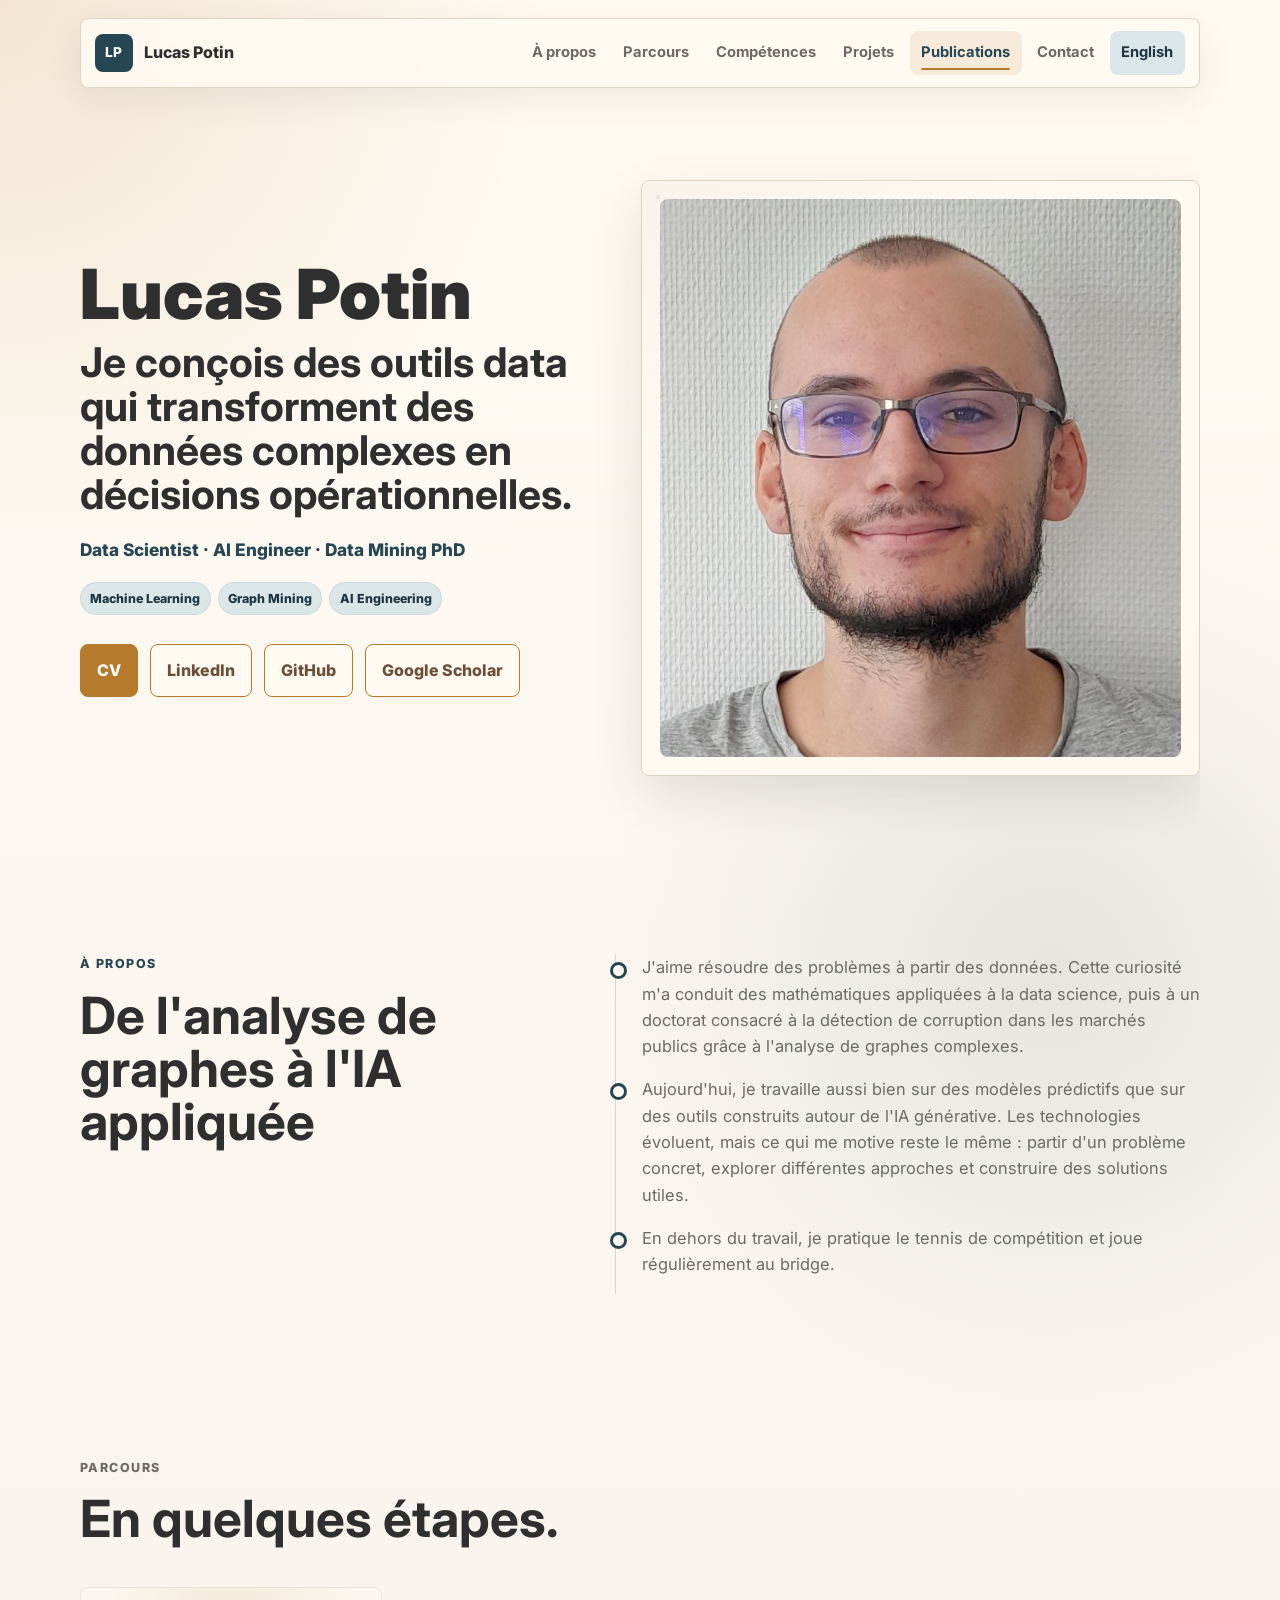
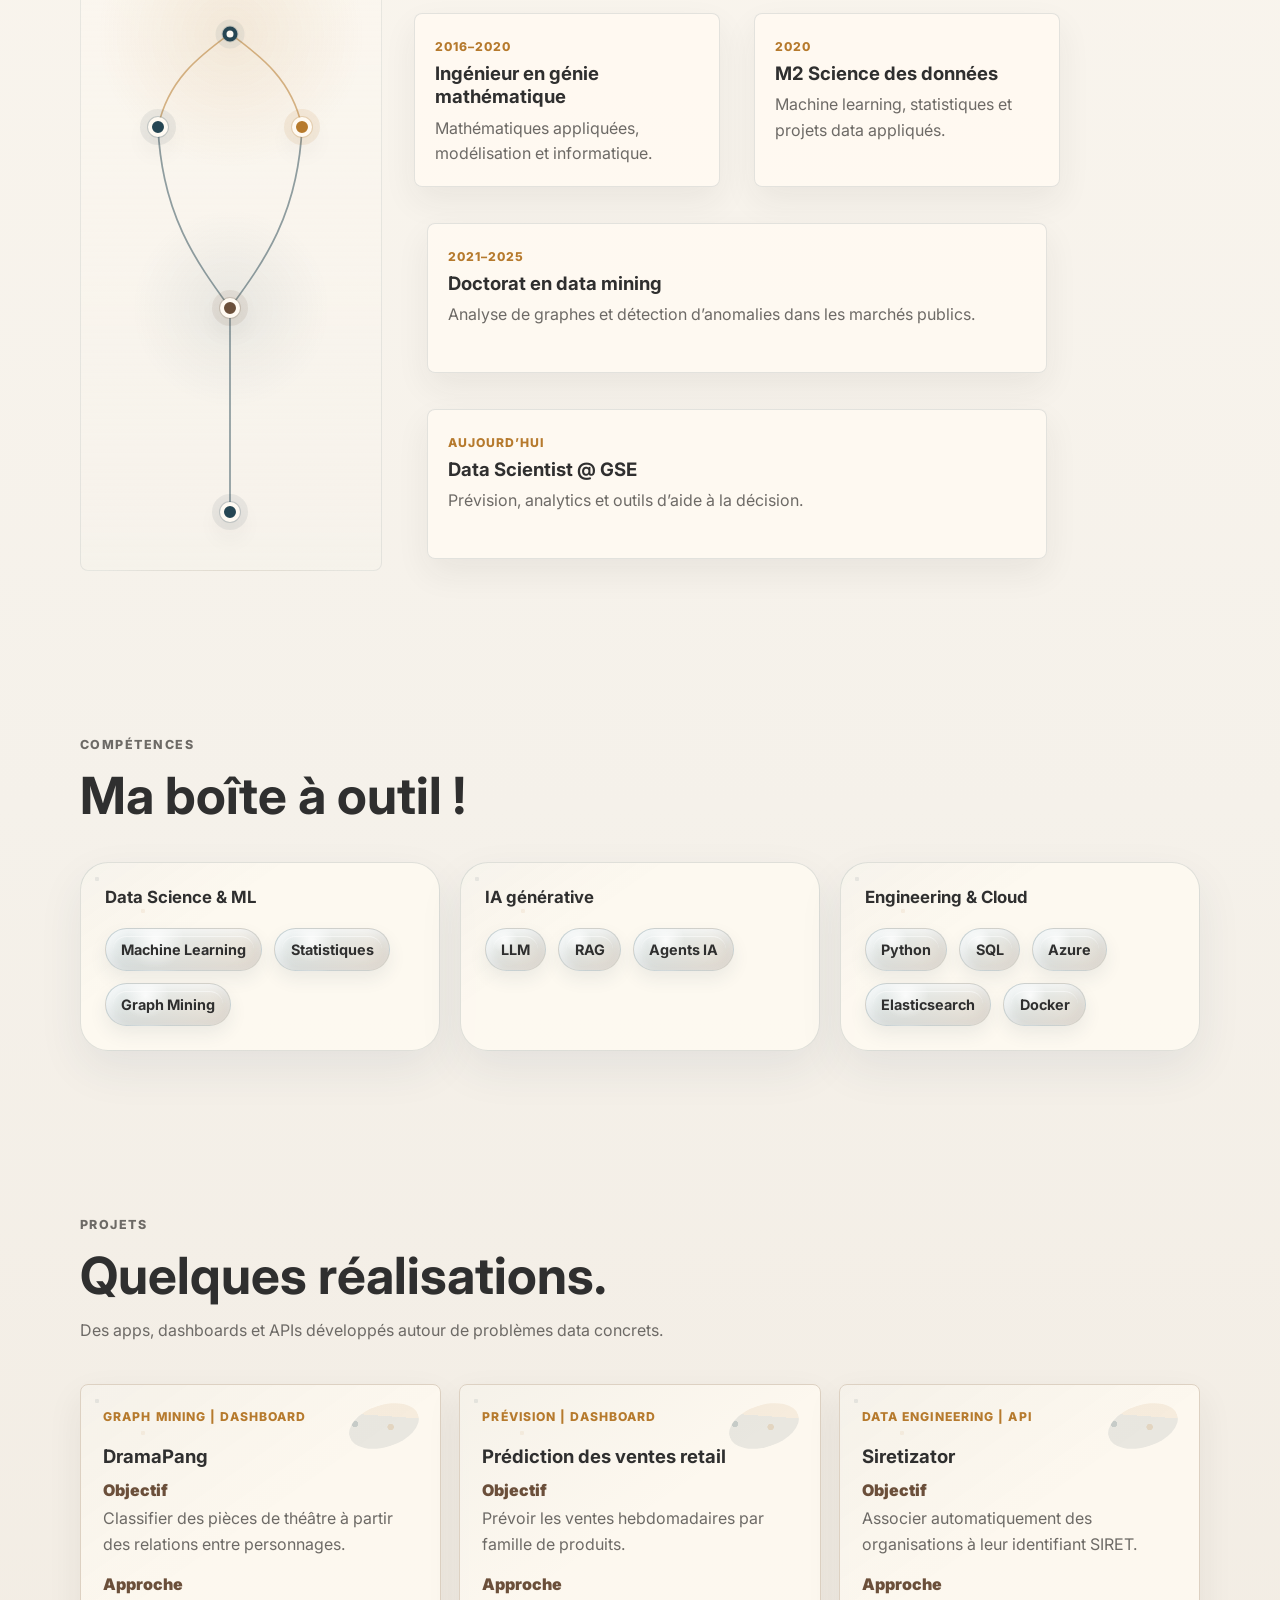
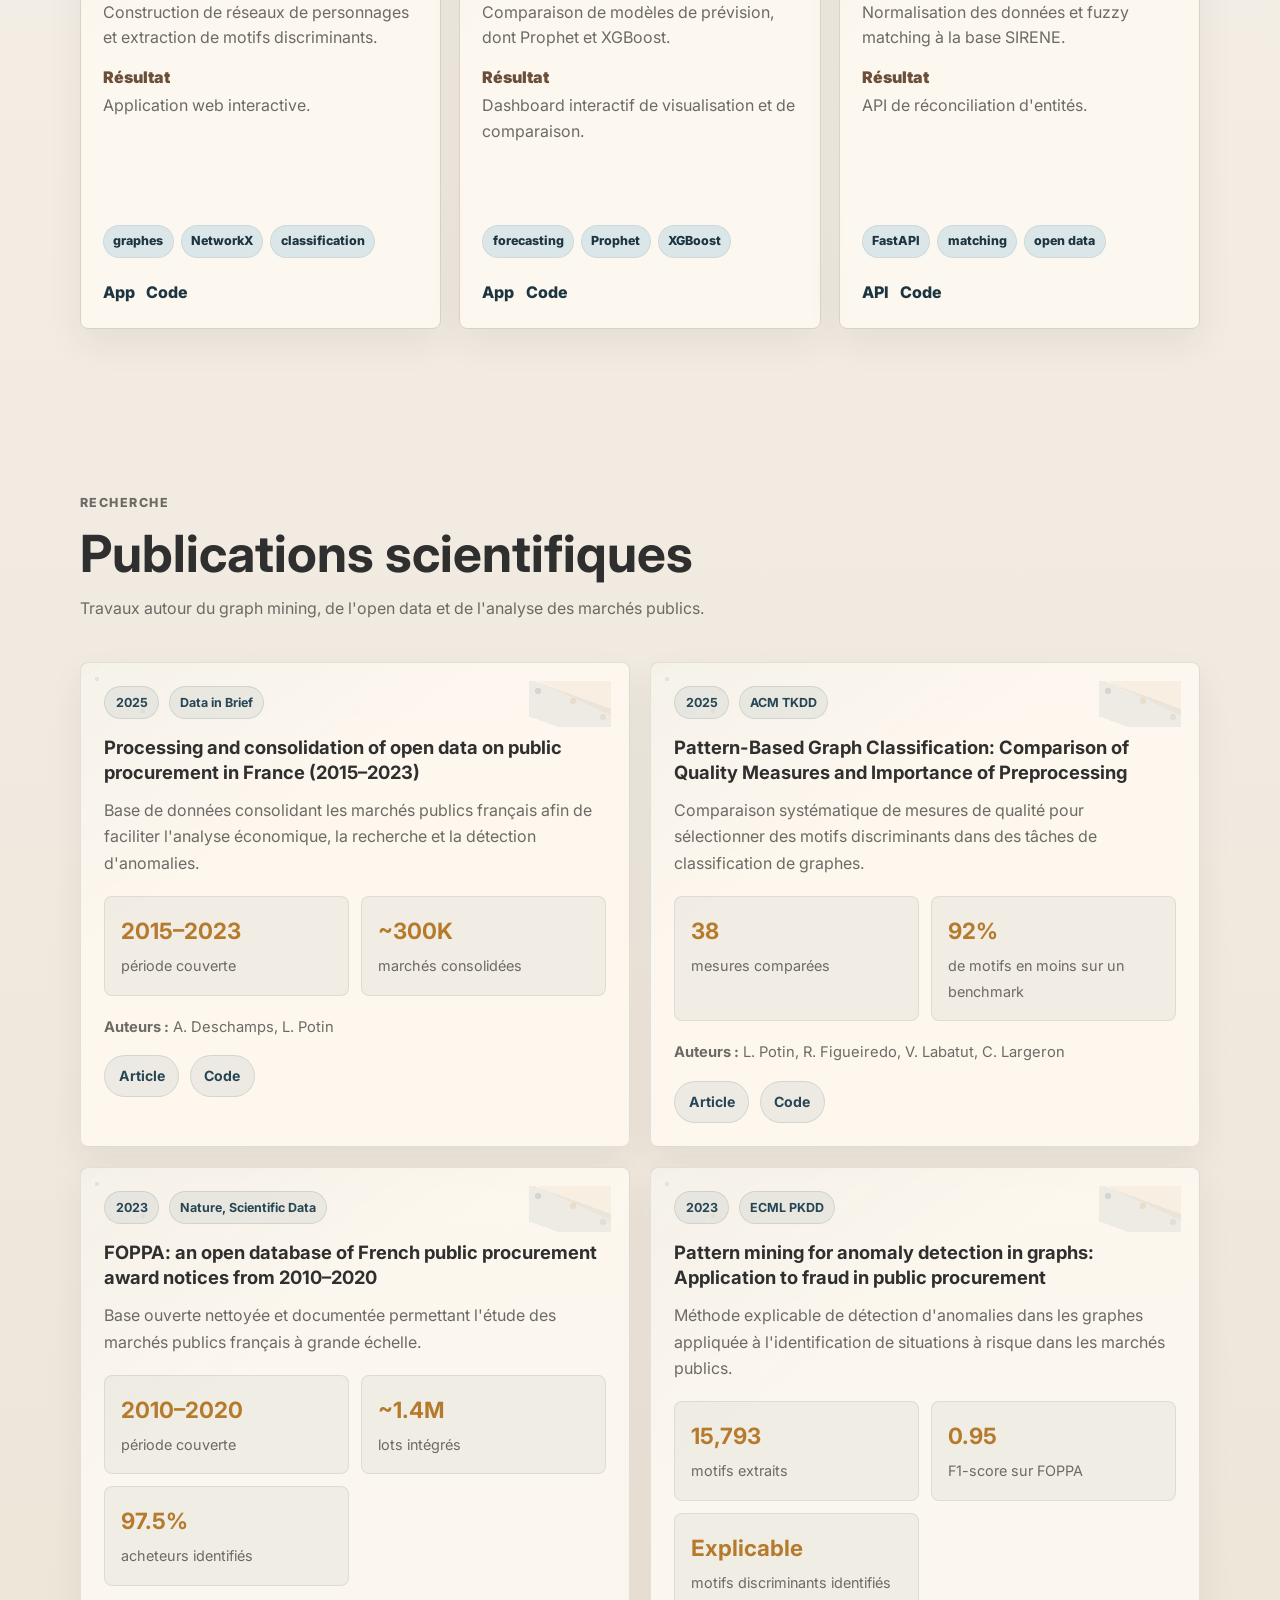
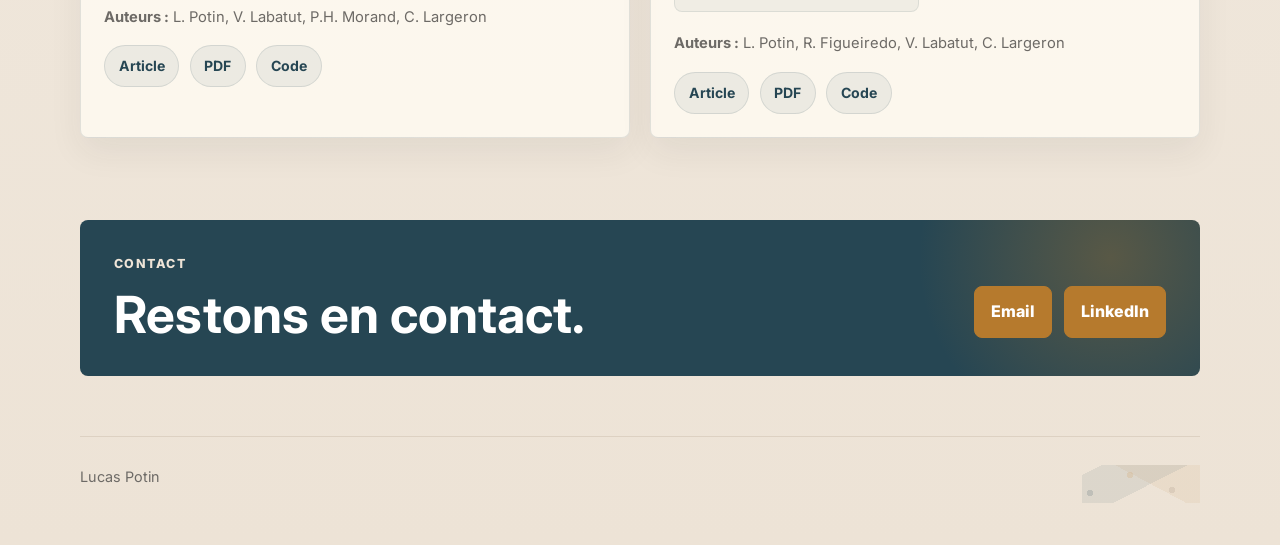
==== commit df0ee17c: "Loisirs" ====
--- a/index.html
+++ b/index.html
@@ -46,7 +46,7 @@
         <section class="hero section">
             <div class="hero-copy">
                 <p class="hero-name">Lucas Potin</p>
-                <h1>Je construis des produits data utiles à partir de données complexes.</h1>
+                <h1>Je conçois des outils data qui transforment des données complexes en décisions opérationnelles.</h1>
                 <p class="hero-role">Data Scientist · AI Engineer · Data Mining PhD</p>
                 <div class="hero-tags" aria-label="Profil principal">
                     <span>Machine Learning</span>
@@ -79,6 +79,10 @@
                 <p>
                     Aujourd'hui, je travaille aussi bien sur des modèles prédictifs que sur des outils construits autour de l'IA générative. Les technologies évoluent, mais ce qui me motive reste le même : partir d'un problème concret, explorer différentes approches et construire des solutions utiles.
                 </p>
+                
+            <p>
+                En dehors du travail, je pratique le tennis de compétition et joue régulièrement au bridge.
+            </p>
             </div>
         </section>
 
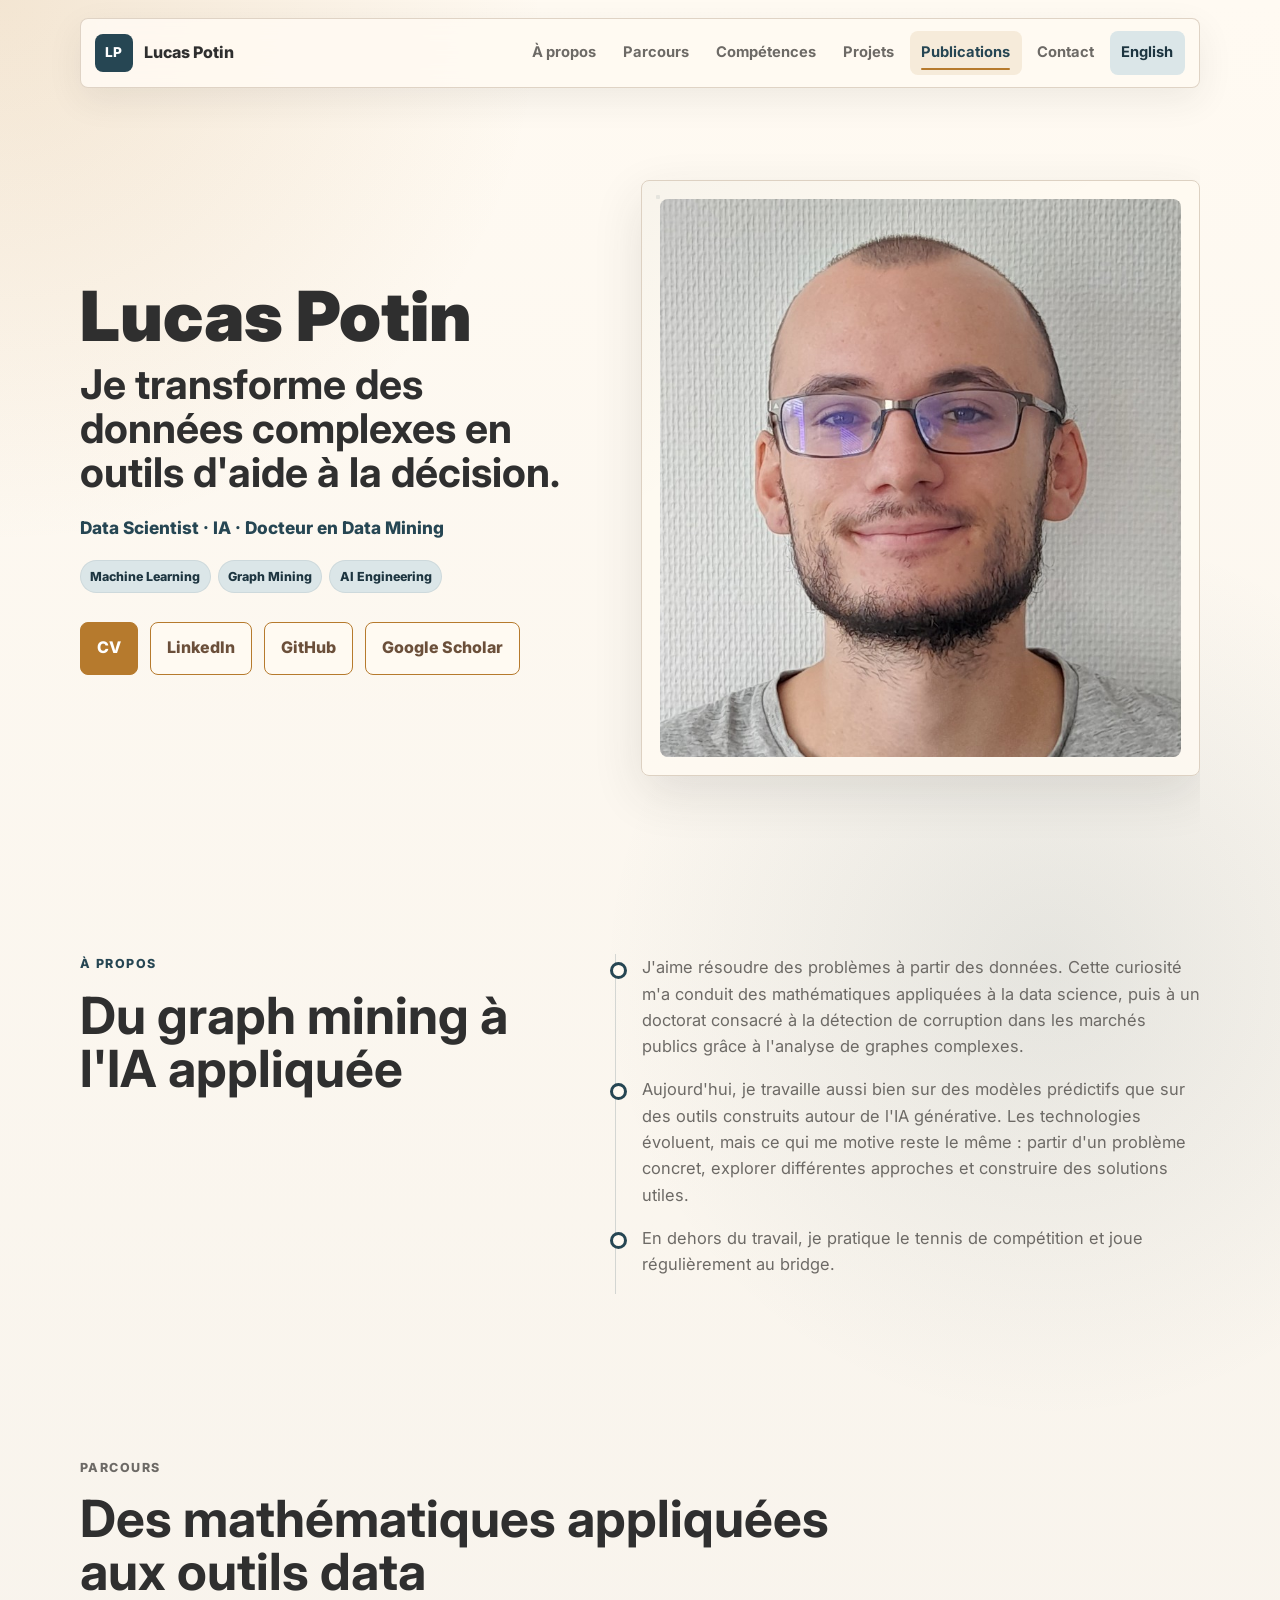
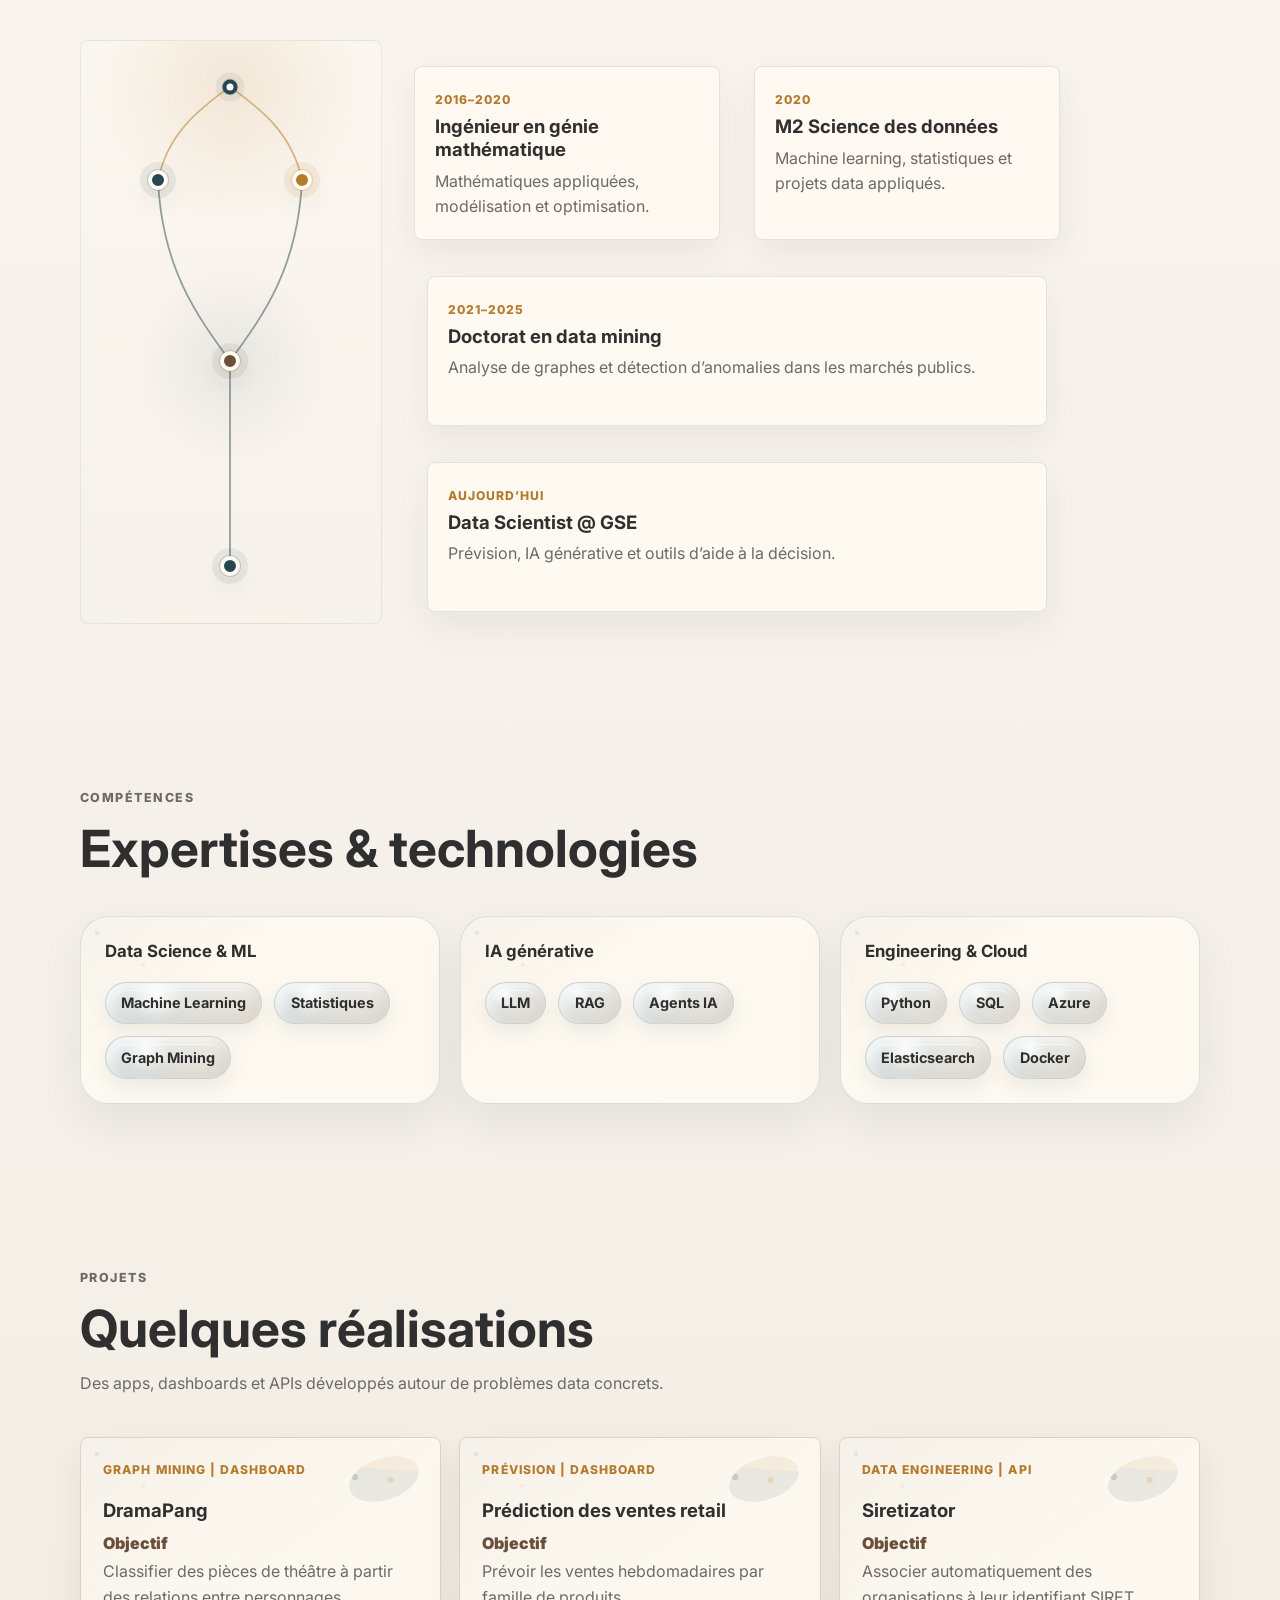
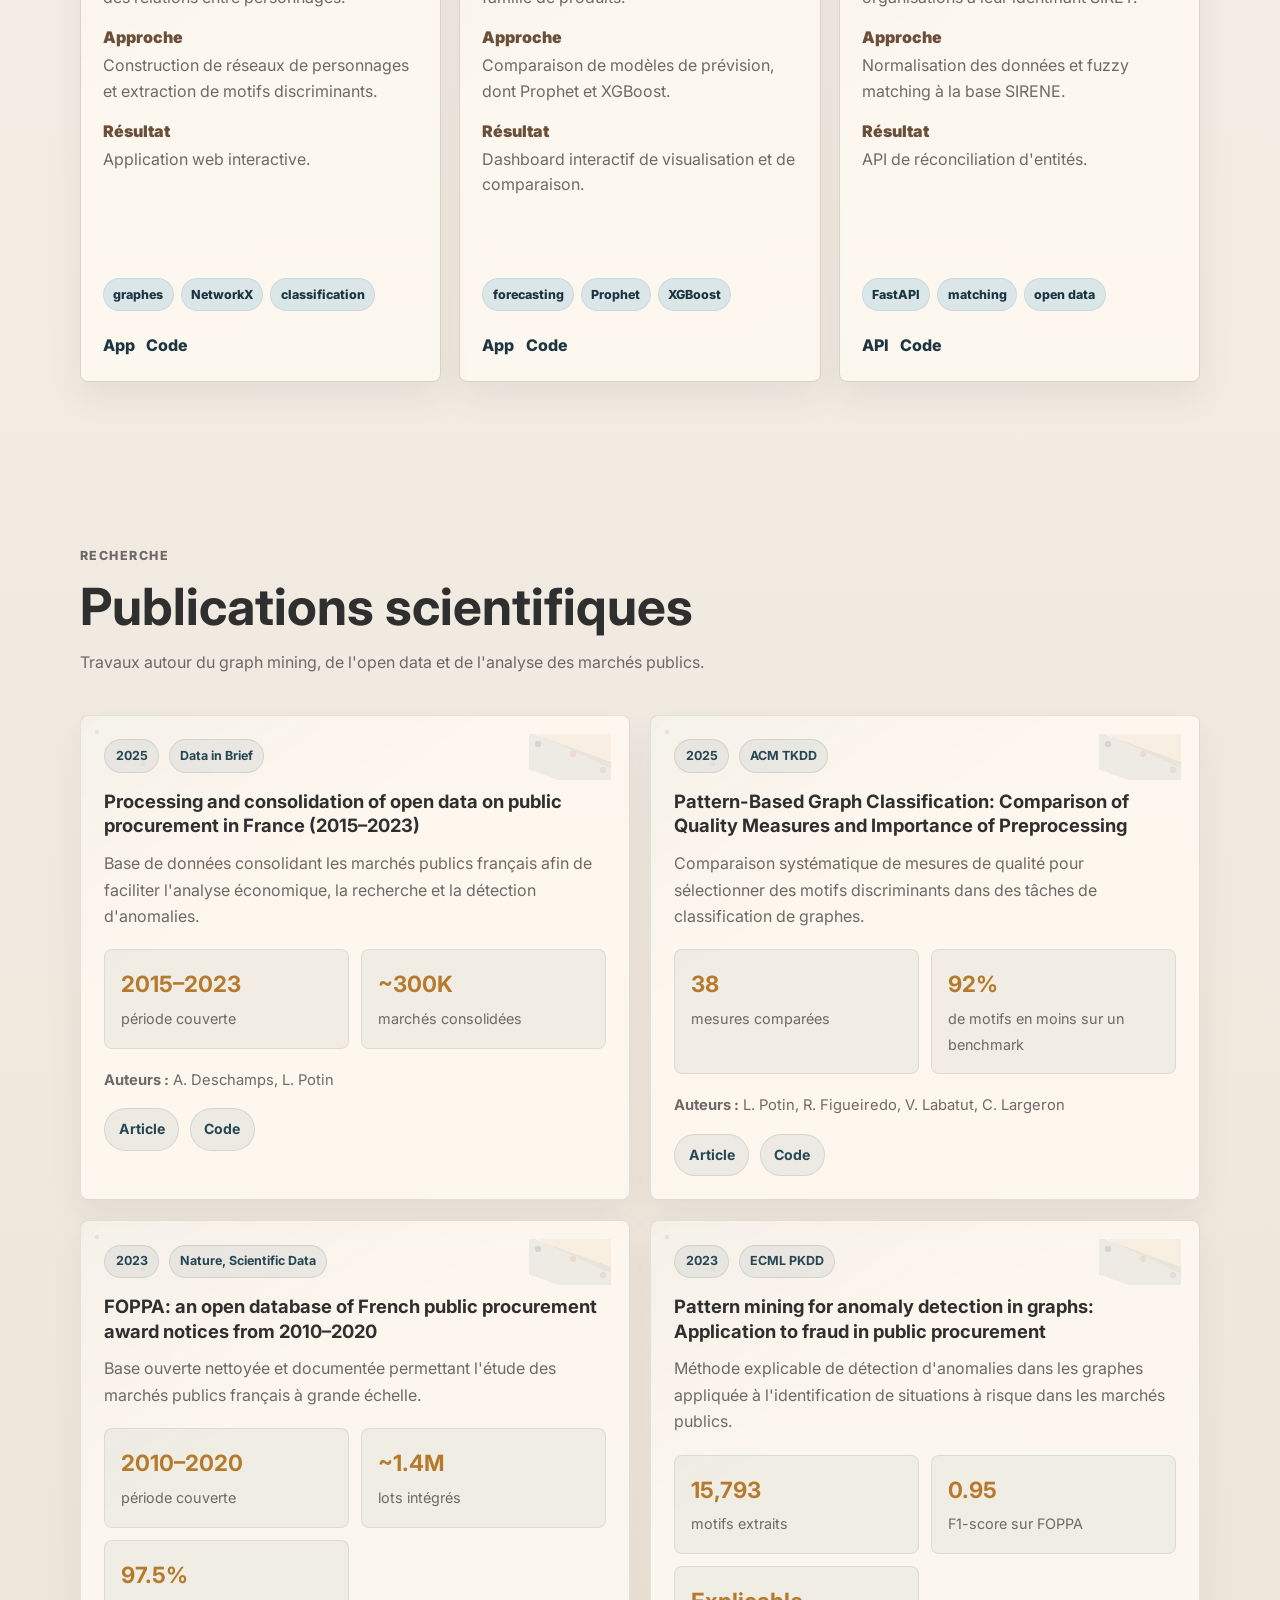
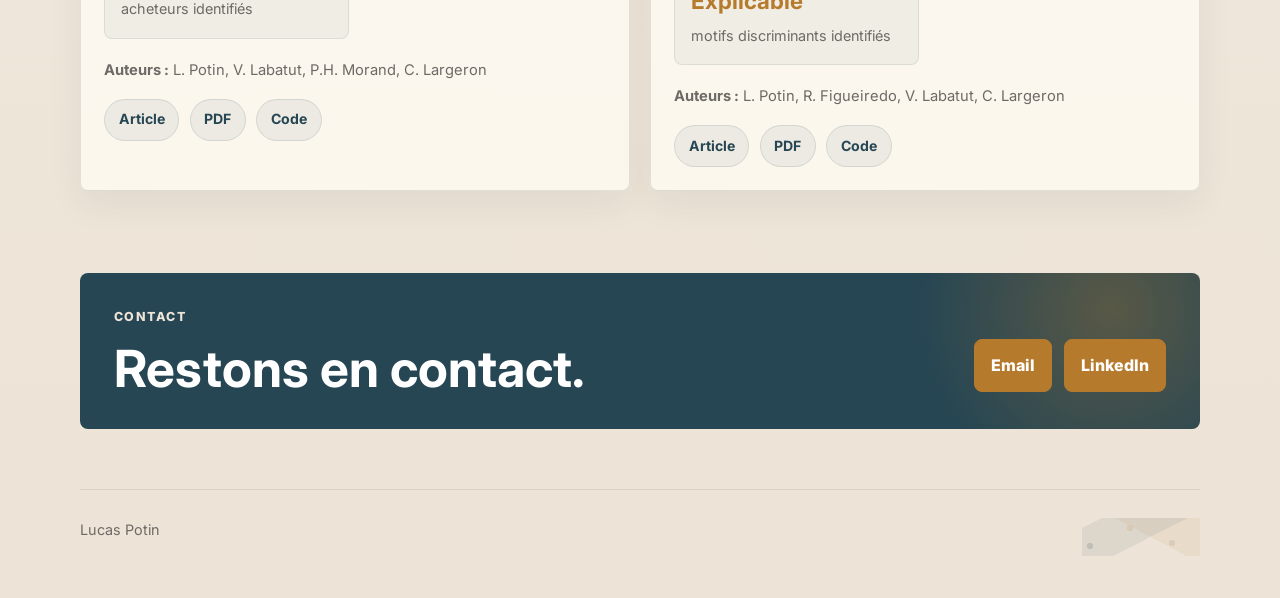
==== commit 365f64be: "typos" ====
--- a/index.html
+++ b/index.html
@@ -46,8 +46,8 @@
         <section class="hero section">
             <div class="hero-copy">
                 <p class="hero-name">Lucas Potin</p>
-                <h1>Je conçois des outils data qui transforment des données complexes en décisions opérationnelles.</h1>
-                <p class="hero-role">Data Scientist · AI Engineer · Data Mining PhD</p>
+                <h1>Je transforme des données complexes en outils d'aide à la décision.</h1>
+                <p class="hero-role">Data Scientist · IA · Docteur en Data Mining</p>
                 <div class="hero-tags" aria-label="Profil principal">
                     <span>Machine Learning</span>
                     <span>Graph Mining</span>
@@ -69,7 +69,7 @@
         <section class="section split narrative-section" id="about">
             <div>
                 <p class="eyebrow">À propos</p>
-                <h2>De l'analyse de graphes à l'IA appliquée</h2>
+                <h2>Du graph mining à l'IA appliquée</h2>
             </div>
             <div class="prose node-prose">
                 <p>
@@ -90,7 +90,7 @@
             <section class="section journey-graph-section" id="journey">
                 <div class="section-heading">
                     <p class="eyebrow">Parcours</p>
-                    <h2>En quelques étapes.</h2>
+                    <h2>Des mathématiques appliquées aux outils data</h2>
                 </div>
 
                 <div class="journey-graph" aria-label="Parcours de Lucas Potin">
@@ -106,7 +106,7 @@
                         <div class="journey-content">
                             <span class="journey-date">2016–2020</span>
                             <h3>Ingénieur en génie mathématique</h3>
-                            <p>Mathématiques appliquées, modélisation et informatique.</p>
+                            <p>Mathématiques appliquées, modélisation et optimisation.</p>
                         </div>
                     </article>
 
@@ -130,7 +130,7 @@
                         <div class="journey-content">
                             <span class="journey-date">Aujourd’hui</span>
                             <h3>Data Scientist @ GSE</h3>
-                            <p>Prévision, analytics et outils d’aide à la décision.</p>
+                            <p>Prévision, IA générative et outils d’aide à la décision.</p>
                         </div>
                     </article>
 
@@ -145,7 +145,7 @@
         <section class="section skills-section" id="skills">
             <div class="section-heading">
                 <p class="eyebrow">Compétences</p>
-                <h2>Ma boîte à outil !</h2>
+                <h2>Expertises & technologies</h2>
             </div>
             <div class="skills-cloud">
                 <article class="skills-group">
@@ -182,7 +182,7 @@
        <section class="section" id="projects">
             <div class="section-heading">
                 <p class="eyebrow">Projets</p>
-                <h2>Quelques réalisations.</h2>
+                <h2>Quelques réalisations</h2>
                 <p>Des apps, dashboards et APIs développés autour de problèmes data concrets.</p>
             </div>
 
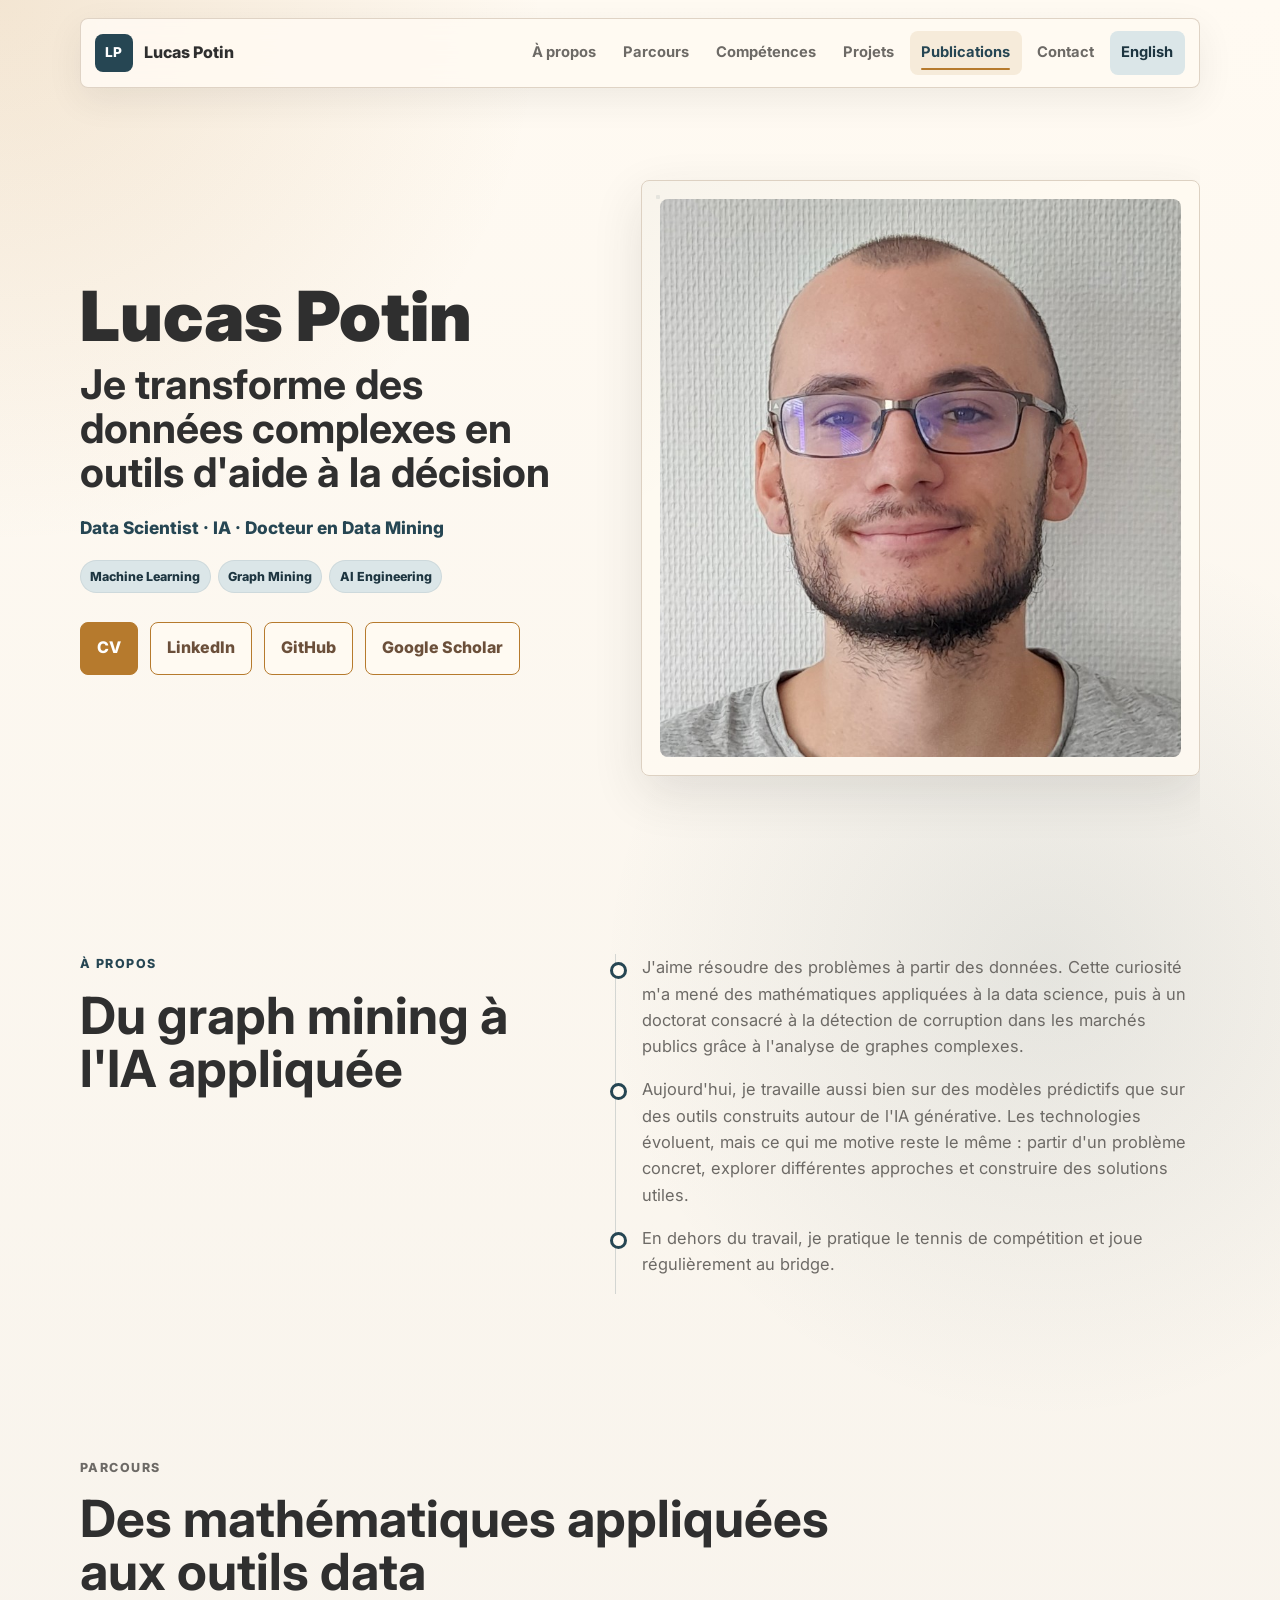
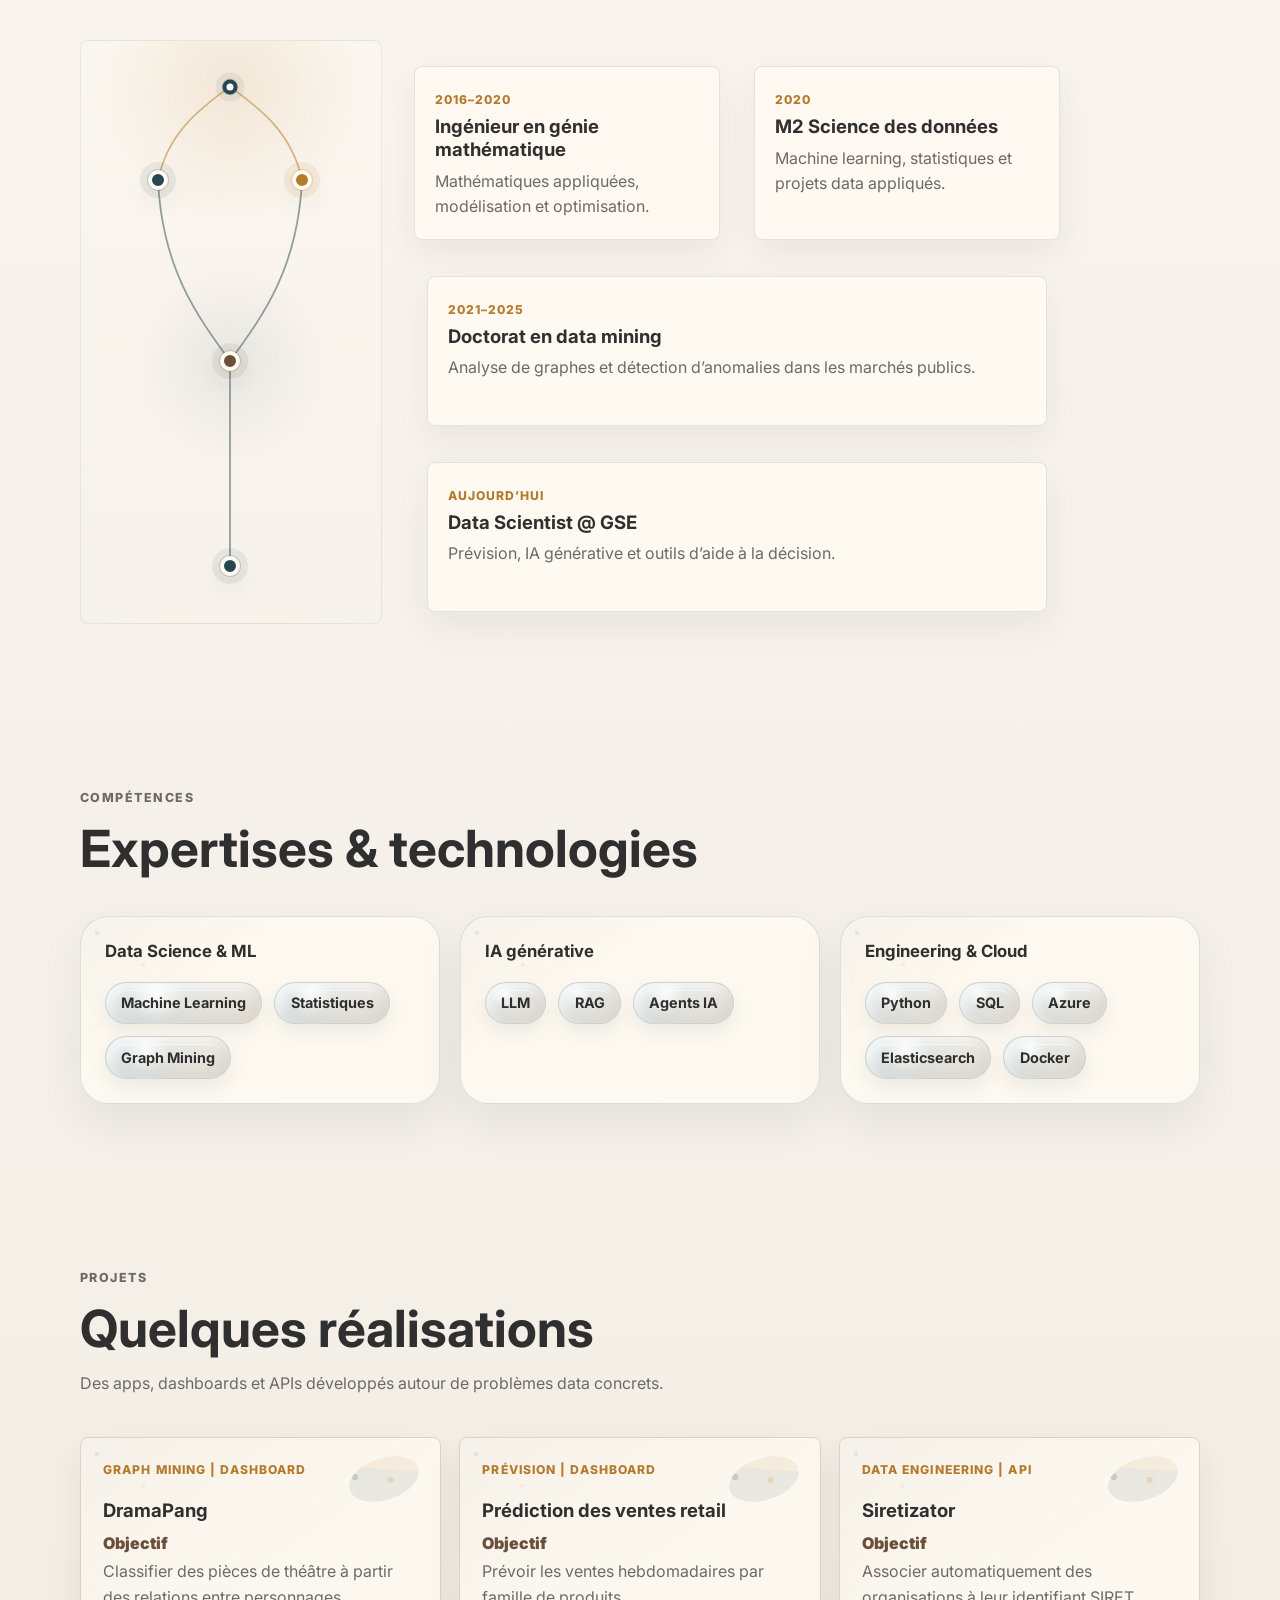
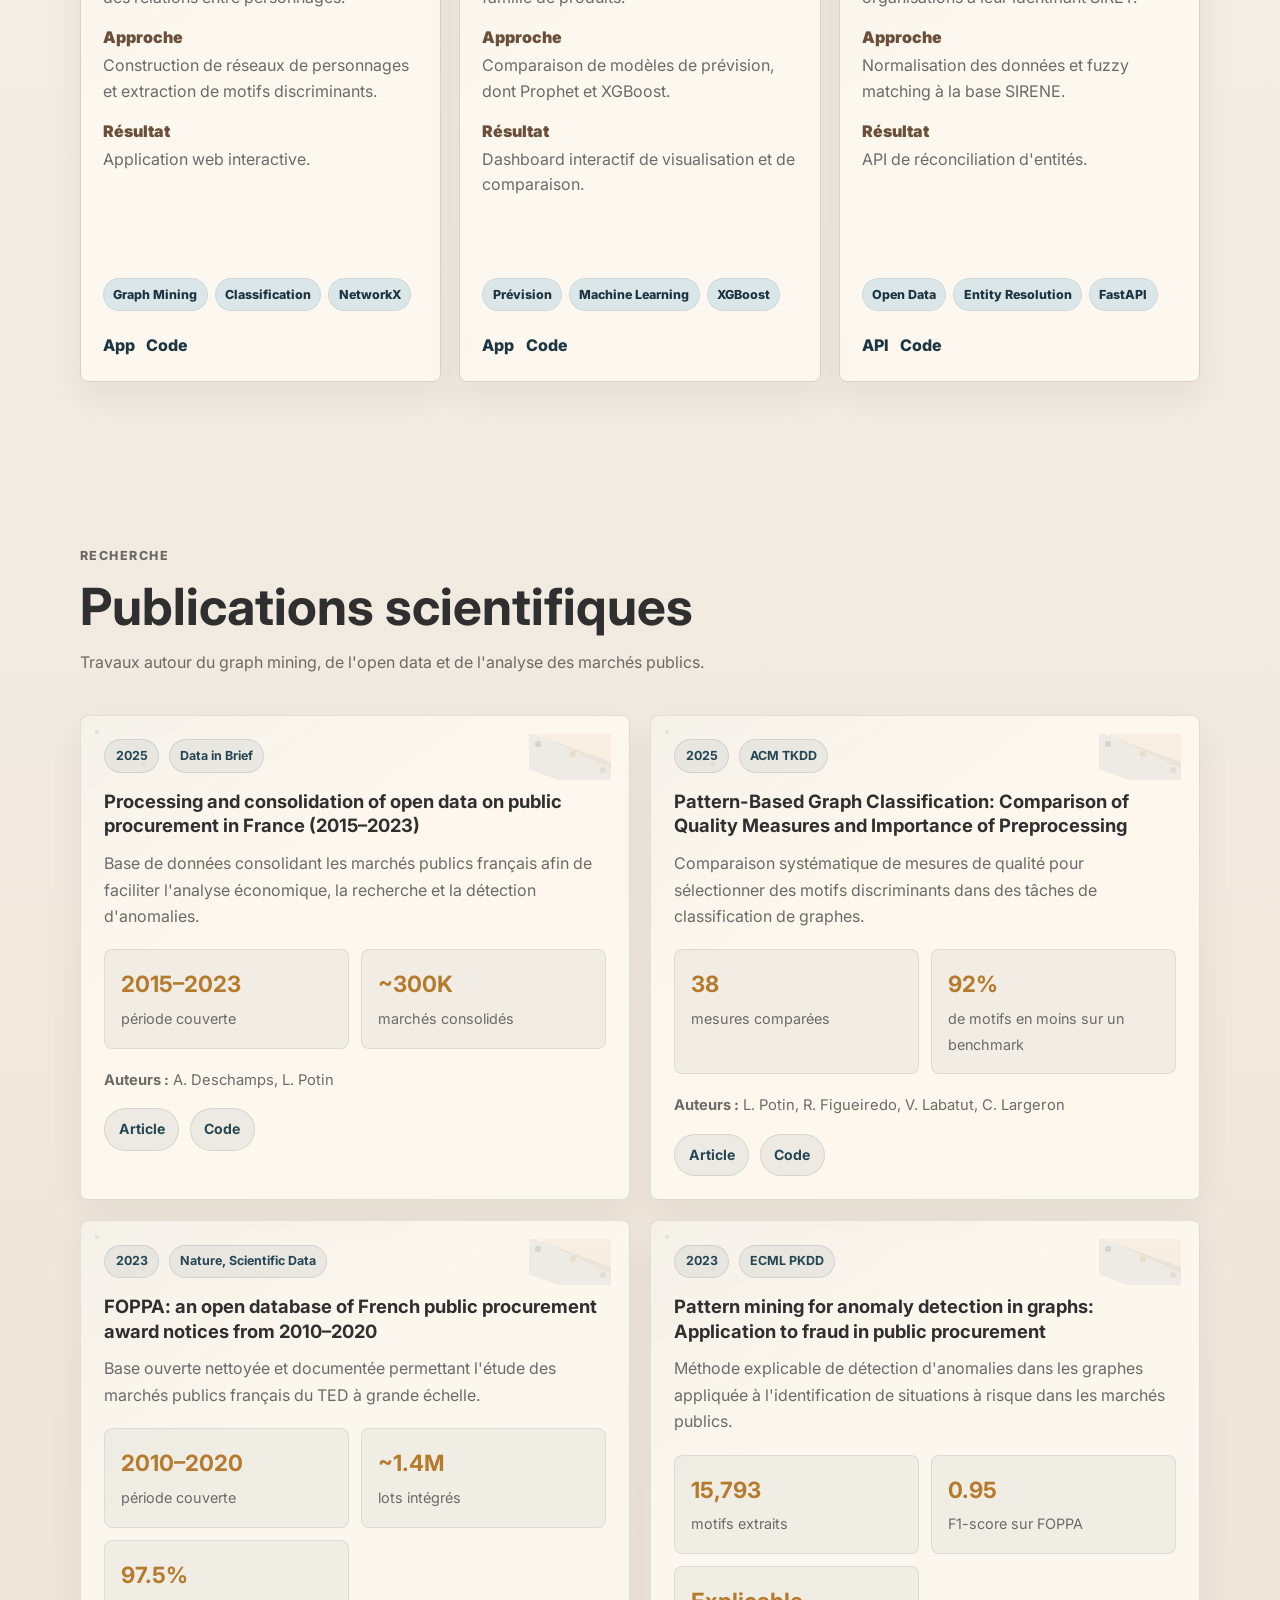
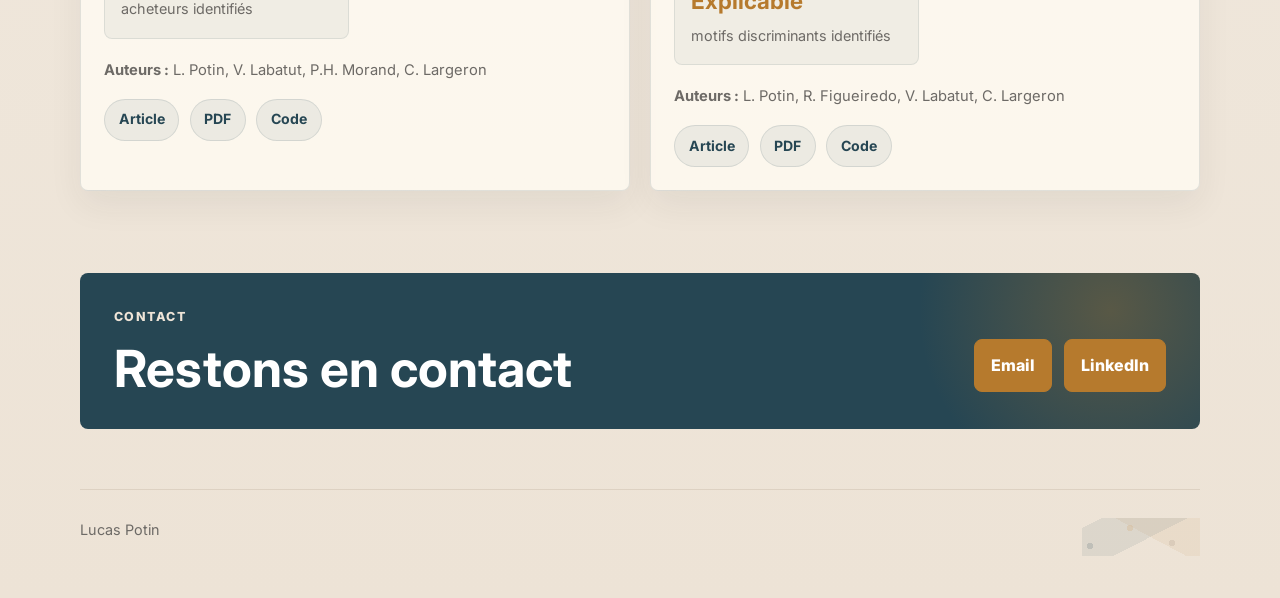
==== commit 453bab66: "dernière modif" ====
--- a/index.html
+++ b/index.html
@@ -46,7 +46,7 @@
         <section class="hero section">
             <div class="hero-copy">
                 <p class="hero-name">Lucas Potin</p>
-                <h1>Je transforme des données complexes en outils d'aide à la décision.</h1>
+                <h1>Je transforme des données complexes en outils d'aide à la décision</h1>
                 <p class="hero-role">Data Scientist · IA · Docteur en Data Mining</p>
                 <div class="hero-tags" aria-label="Profil principal">
                     <span>Machine Learning</span>
@@ -73,16 +73,15 @@
             </div>
             <div class="prose node-prose">
                 <p>
-                    J'aime résoudre des problèmes à partir des données. Cette curiosité m'a conduit des mathématiques appliquées à la data science, puis à un doctorat consacré à la détection de corruption dans les marchés publics grâce à l'analyse de graphes complexes.
+                    J'aime résoudre des problèmes à partir des données. Cette curiosité m'a mené des mathématiques appliquées à la data science, puis à un doctorat consacré à la détection de corruption dans les marchés publics grâce à l'analyse de graphes complexes.
                 </p>
 
                 <p>
                     Aujourd'hui, je travaille aussi bien sur des modèles prédictifs que sur des outils construits autour de l'IA générative. Les technologies évoluent, mais ce qui me motive reste le même : partir d'un problème concret, explorer différentes approches et construire des solutions utiles.
                 </p>
-                
-            <p>
-                En dehors du travail, je pratique le tennis de compétition et joue régulièrement au bridge.
-            </p>
+                <p>
+                    En dehors du travail, je pratique le tennis de compétition et joue régulièrement au bridge.
+                </p>
             </div>
         </section>
 
@@ -203,9 +202,9 @@
                     </dl>
 
                     <div class="tags">
-                        <span>graphes</span>
+                        <span>Graph Mining</span>
+                        <span>Classification</span>
                         <span>NetworkX</span>
-                        <span>classification</span>
                     </div>
 
                     <div class="card-actions">
@@ -230,8 +229,8 @@
                     </dl>
 
                     <div class="tags">
-                        <span>forecasting</span>
-                        <span>Prophet</span>
+                        <span>Prévision</span>
+                        <span>Machine Learning</span>
                         <span>XGBoost</span>
                     </div>
 
@@ -257,9 +256,9 @@
                     </dl>
 
                     <div class="tags">
+                        <span>Open Data</span>
+                        <span>Entity Resolution</span>
                         <span>FastAPI</span>
-                        <span>matching</span>
-                        <span>open data</span>
                     </div>
 
                     <div class="card-actions">
@@ -299,7 +298,7 @@
                 </div>
                 <div>
                     <strong>~300K</strong>
-                    <span>marchés consolidées</span>
+                    <span>marchés consolidés</span>
                 </div>
             </div>
 
@@ -355,7 +354,7 @@
             <h3>FOPPA: an open database of French public procurement award notices from 2010–2020</h3>
 
             <p class="publication-summary">
-                Base ouverte nettoyée et documentée permettant l'étude des marchés publics français à grande échelle.
+                Base ouverte nettoyée et documentée permettant l'étude des marchés publics français du TED à grande échelle.
             </p>
 
             <div class="key-figures">
@@ -427,7 +426,7 @@
         <section class="section contact-section" id="contact">
             <div>
                 <p class="eyebrow">Contact</p>
-                <h2>Restons en contact.</h2>
+                <h2>Restons en contact</h2>
             </div>
             <div class="contact-actions">
                 <a class="button button-primary" href="mailto:lucas.potin.data@gmail.com">Email</a>
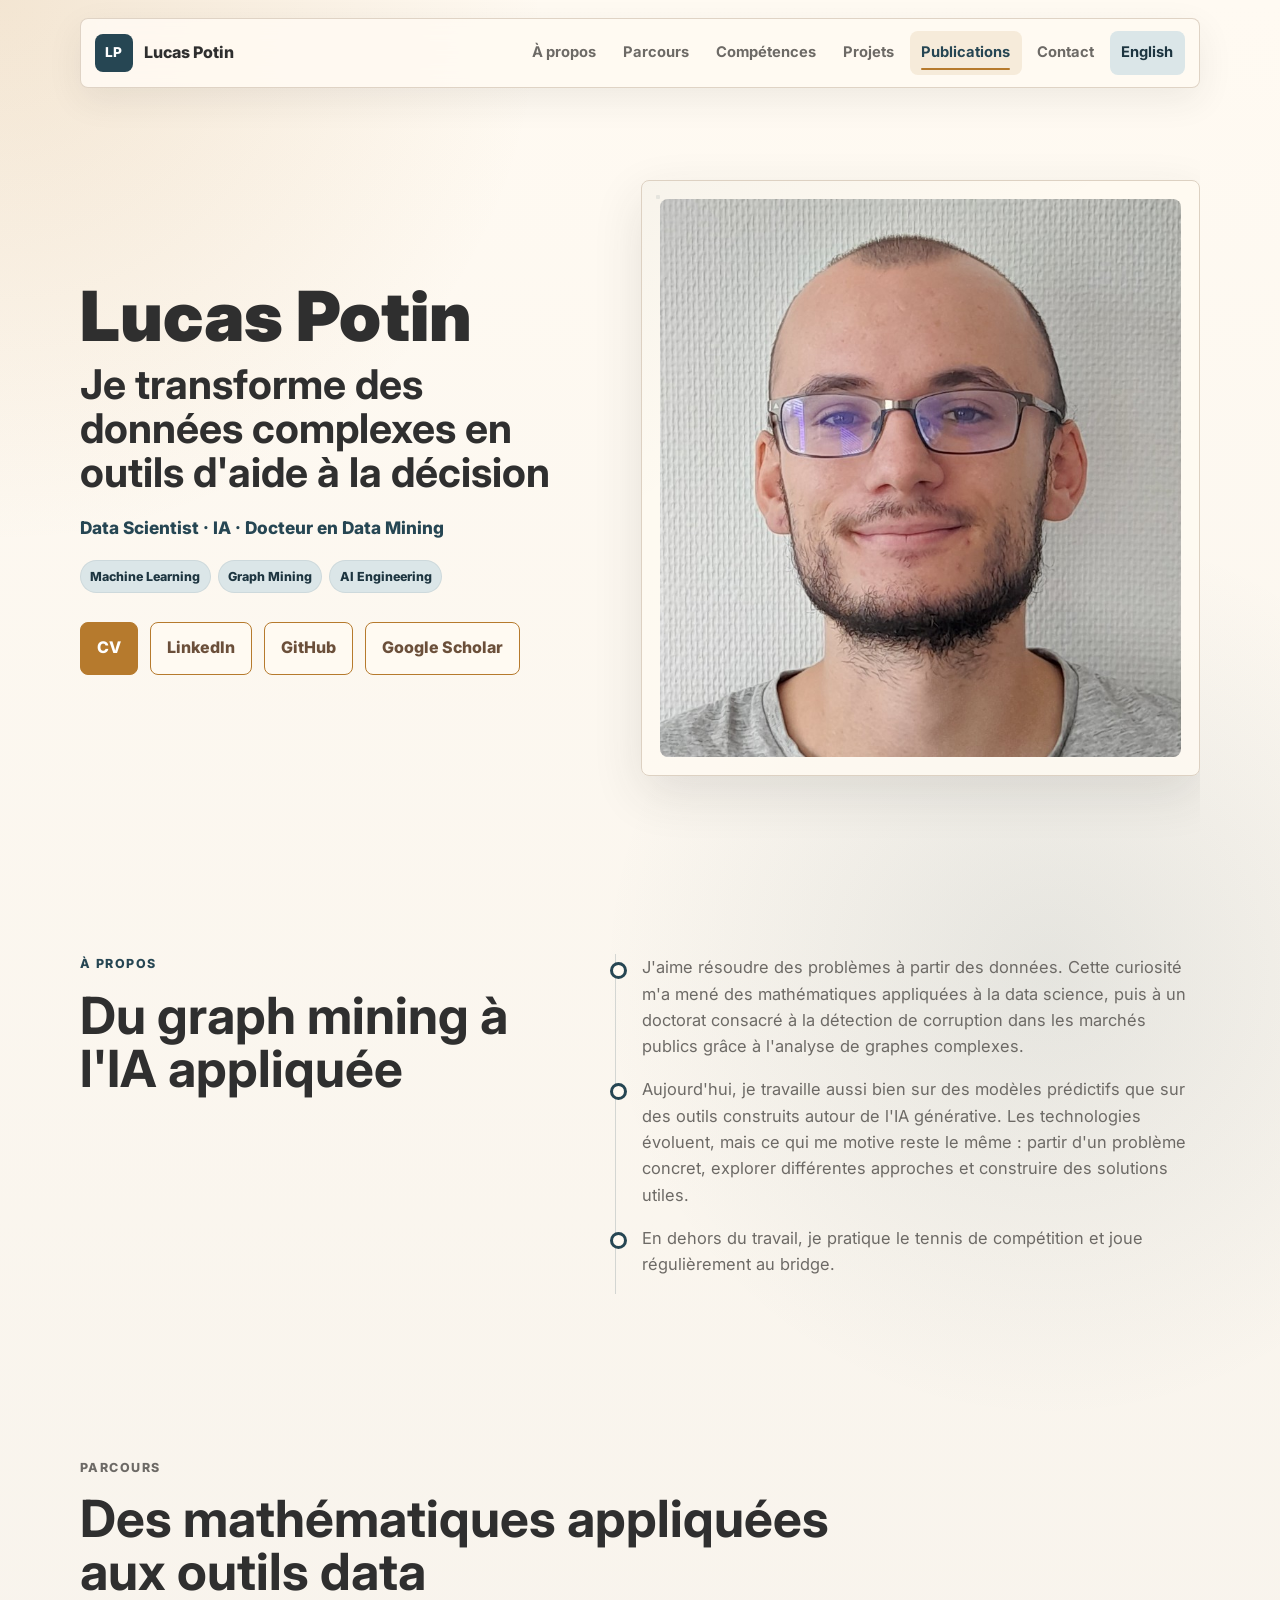
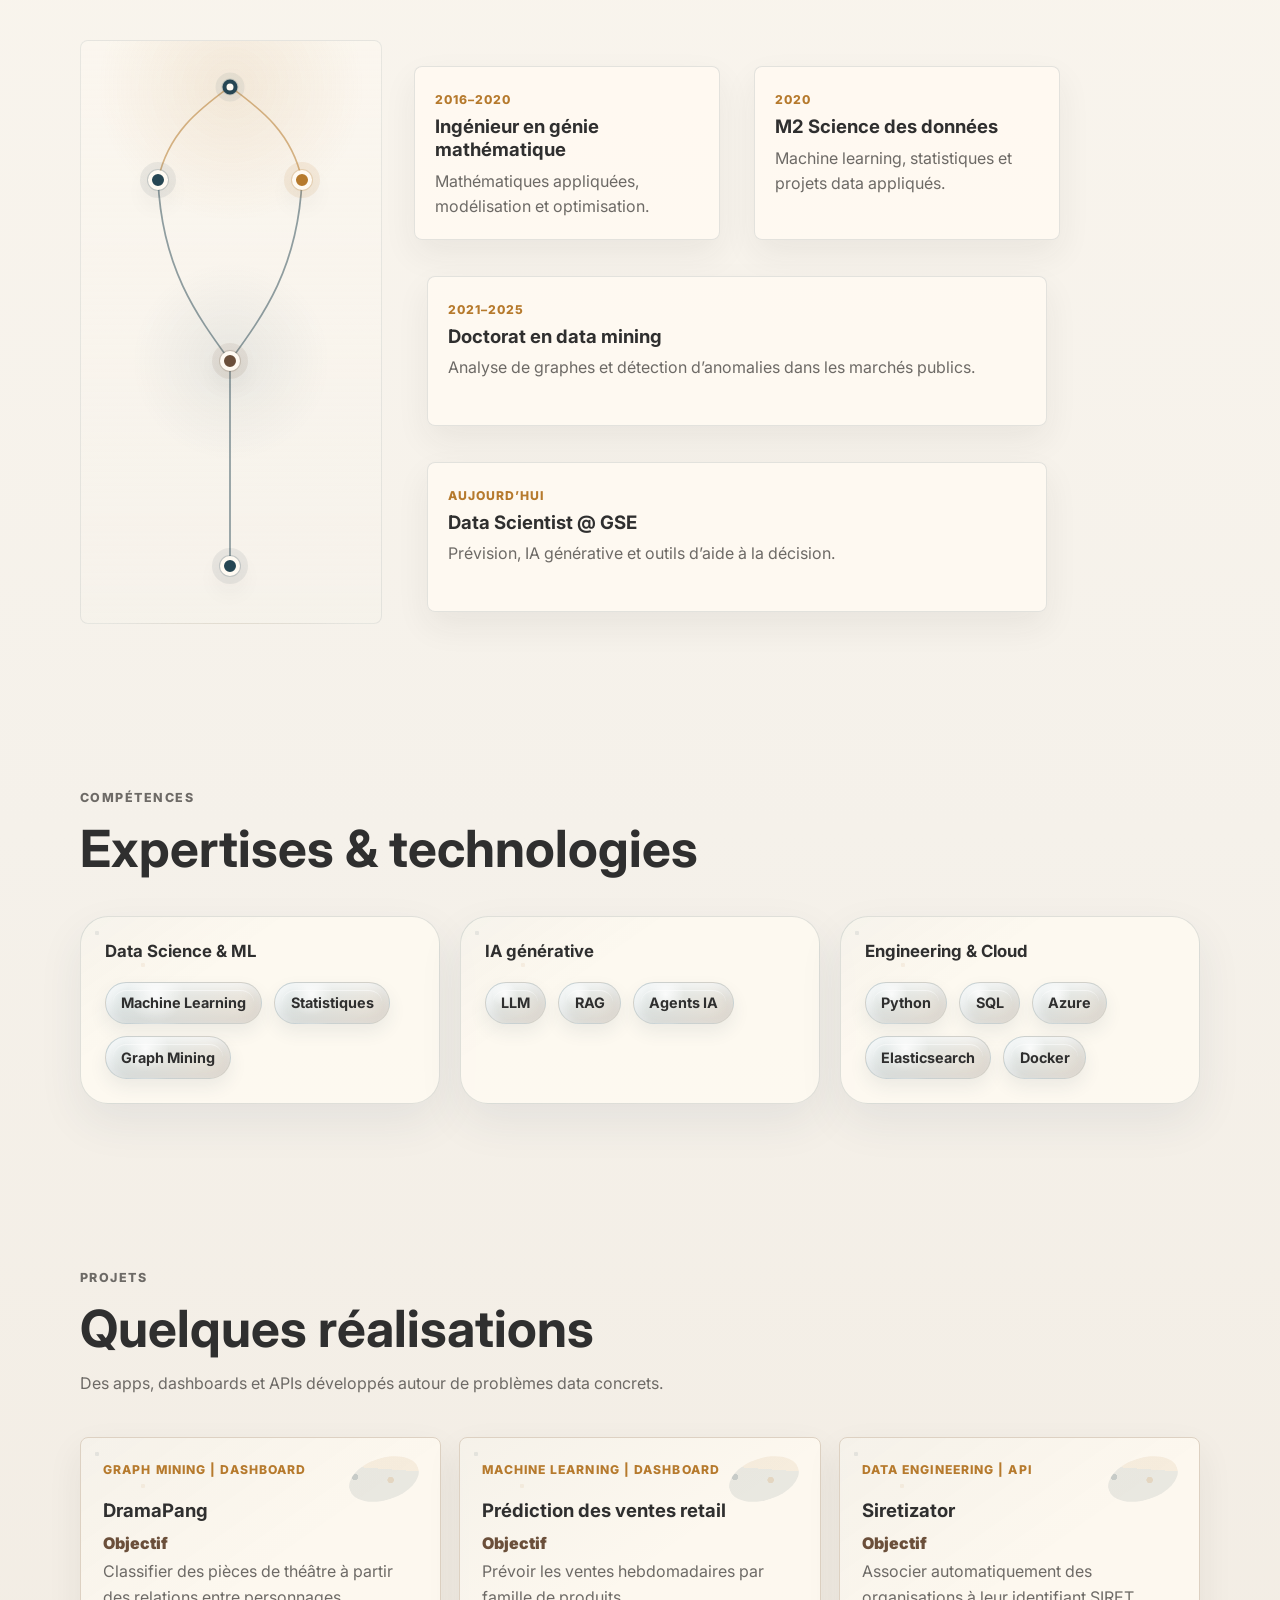
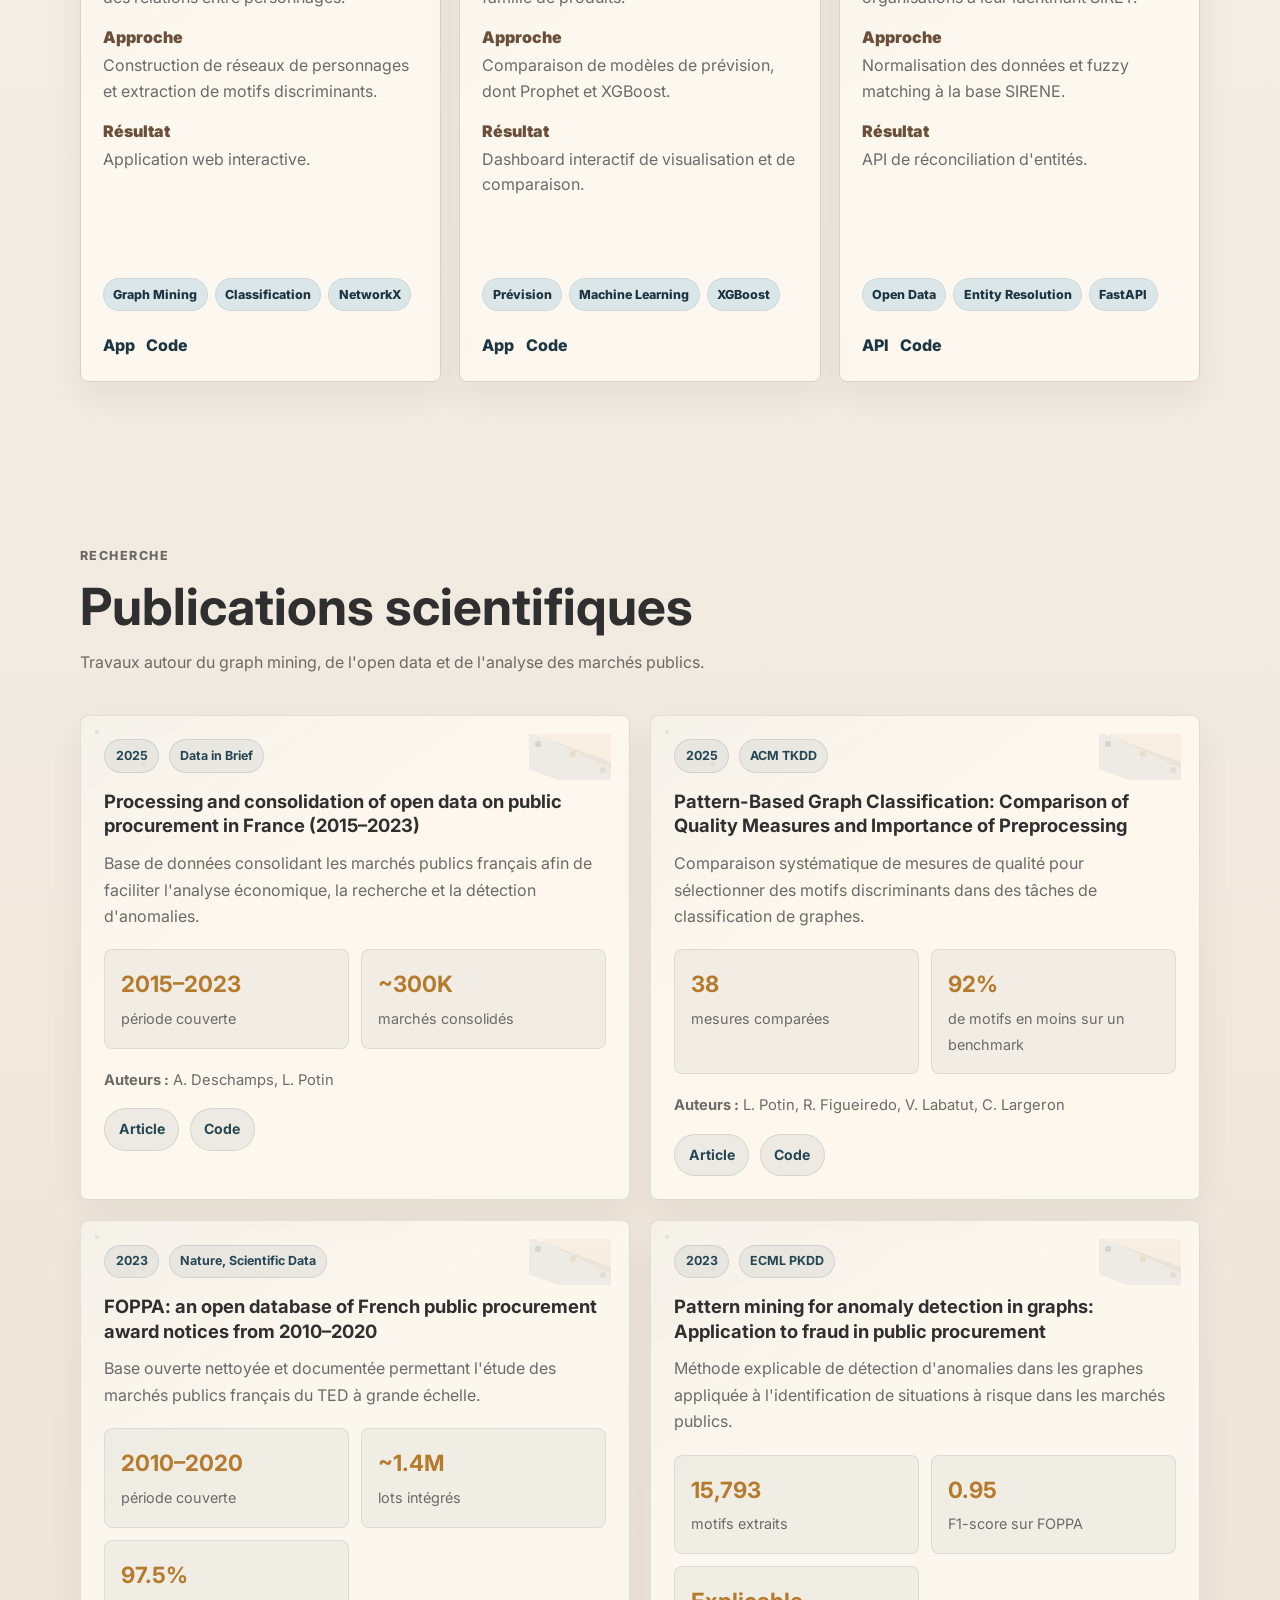
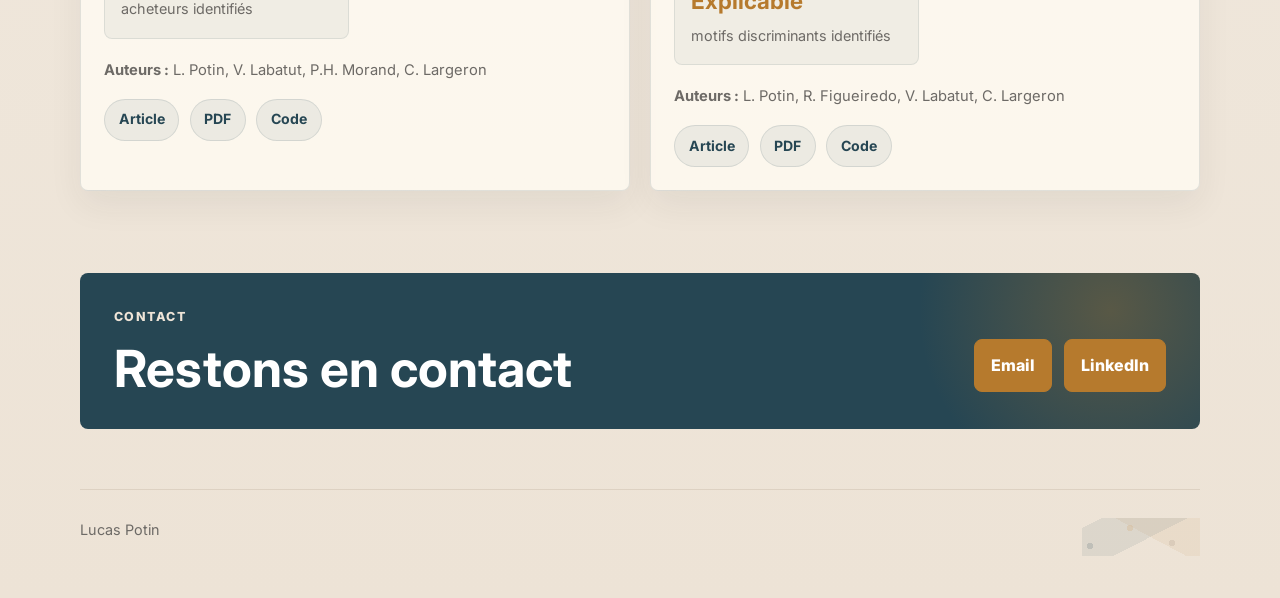
==== commit 2fe4428f: "keywords" ====
--- a/index.html
+++ b/index.html
@@ -187,7 +187,7 @@
 
             <div class="card-grid">
                 <article class="work-card">
-                    <div class="card-meta">Graph mining | Dashboard</div>
+                    <div class="card-meta">Graph Mining | Dashboard</div>
                     <h3>DramaPang</h3>
 
                     <dl class="project-details">
@@ -214,7 +214,7 @@
                 </article>
 
                 <article class="work-card">
-                    <div class="card-meta">Prévision | Dashboard</div>
+                    <div class="card-meta">Machine Learning | Dashboard</div>
                     <h3>Prédiction des ventes retail</h3>
 
                     <dl class="project-details">
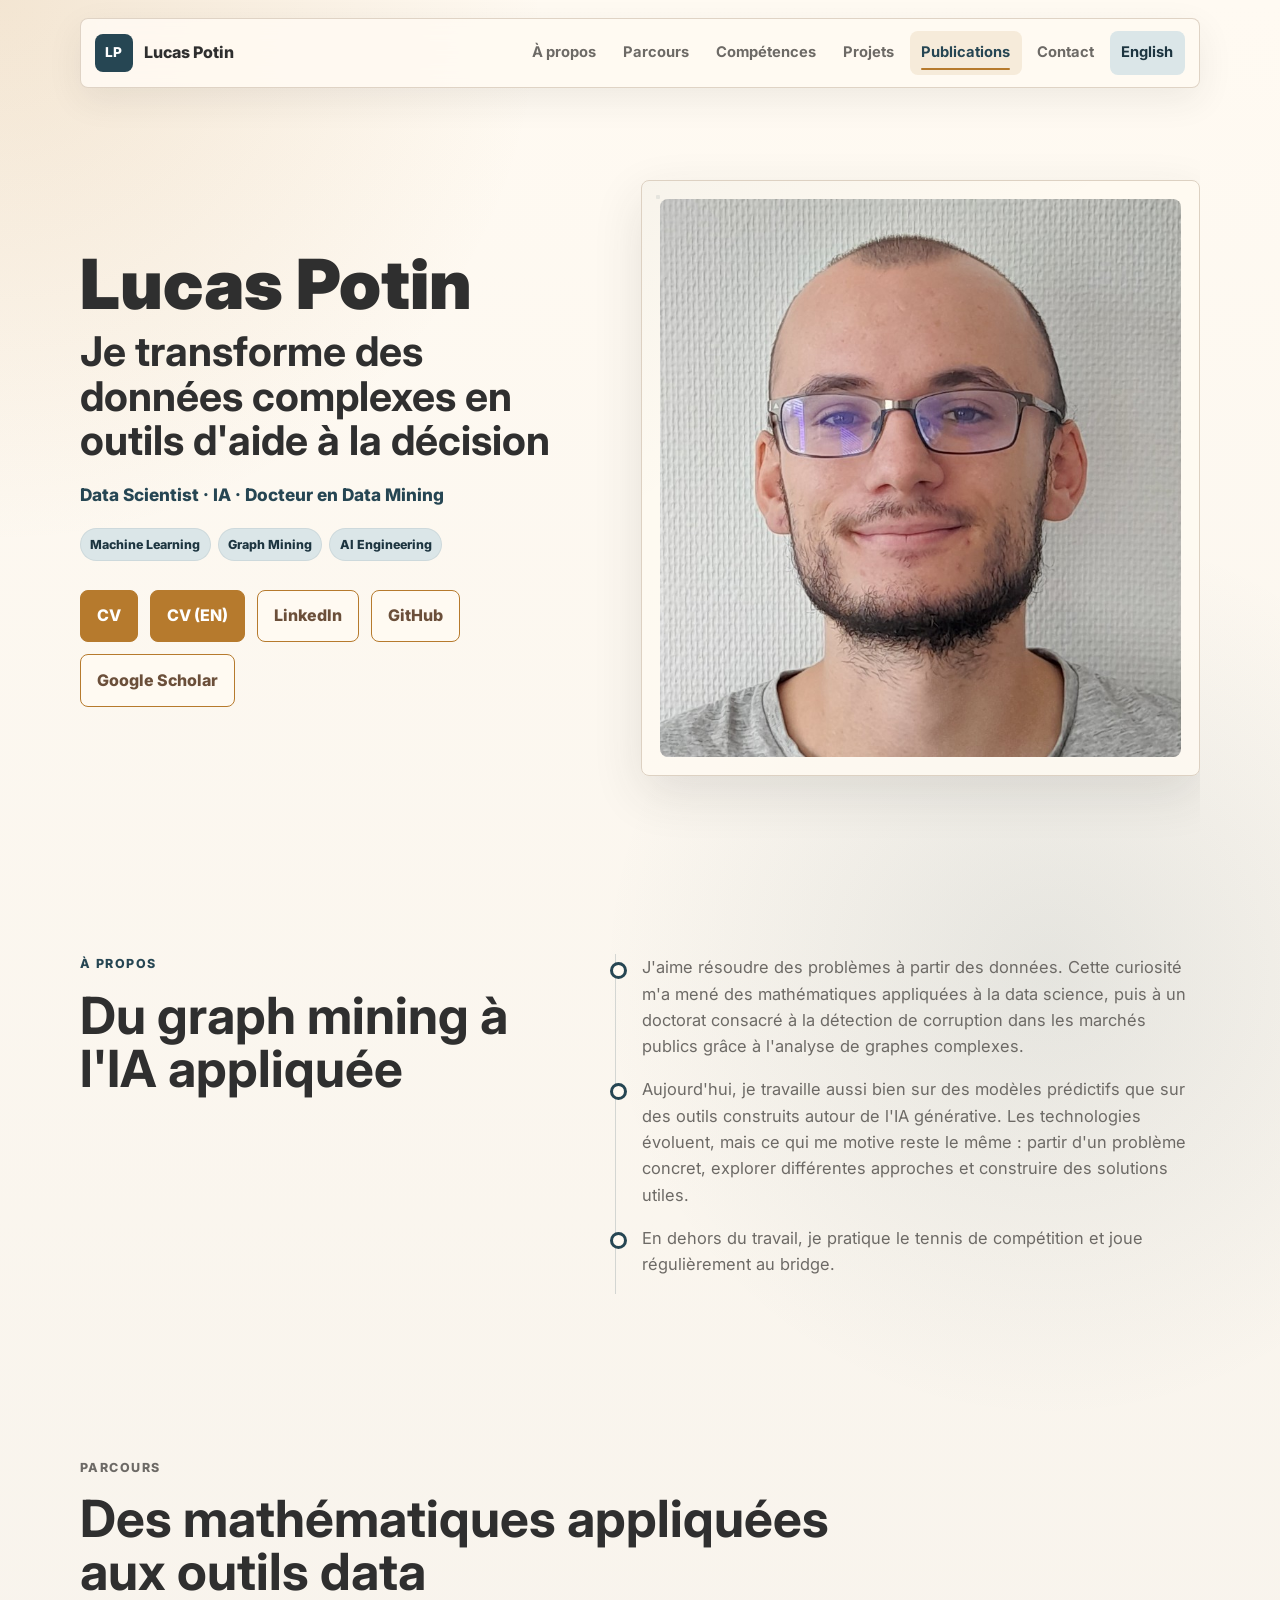
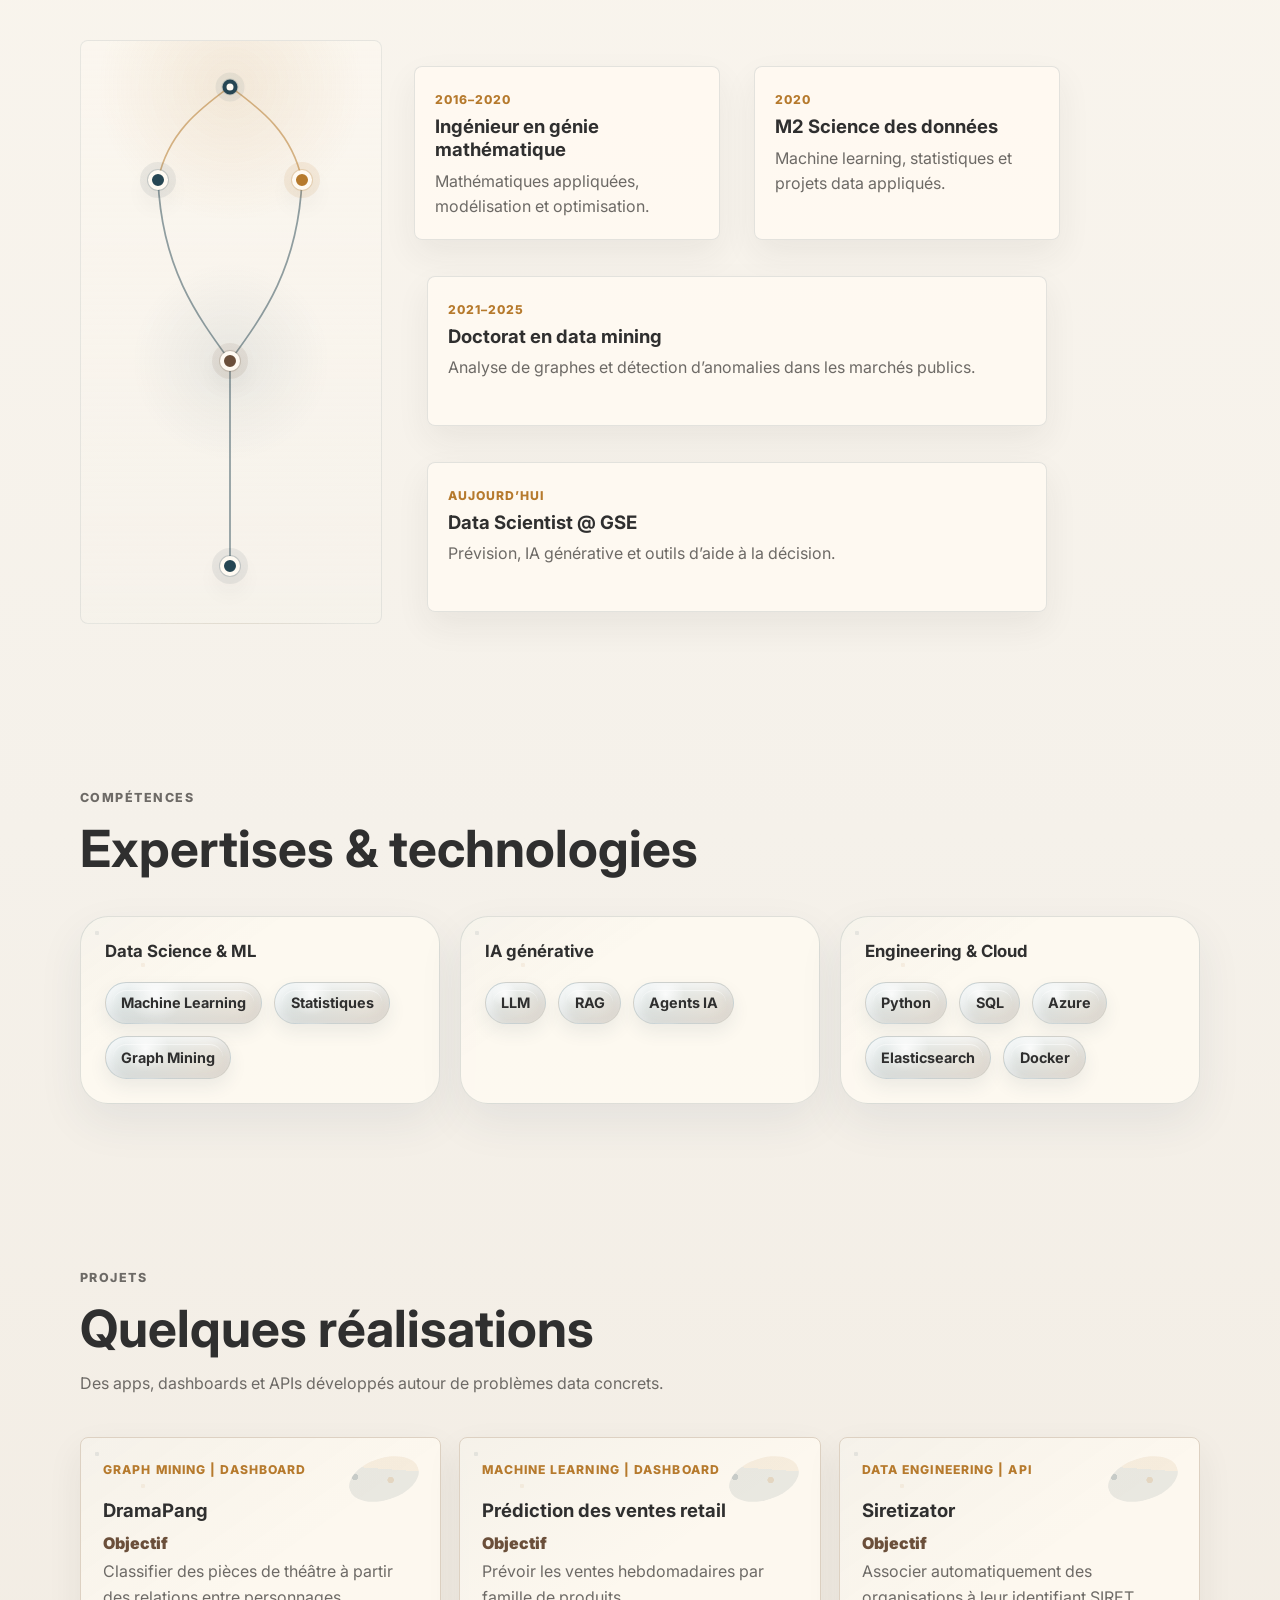
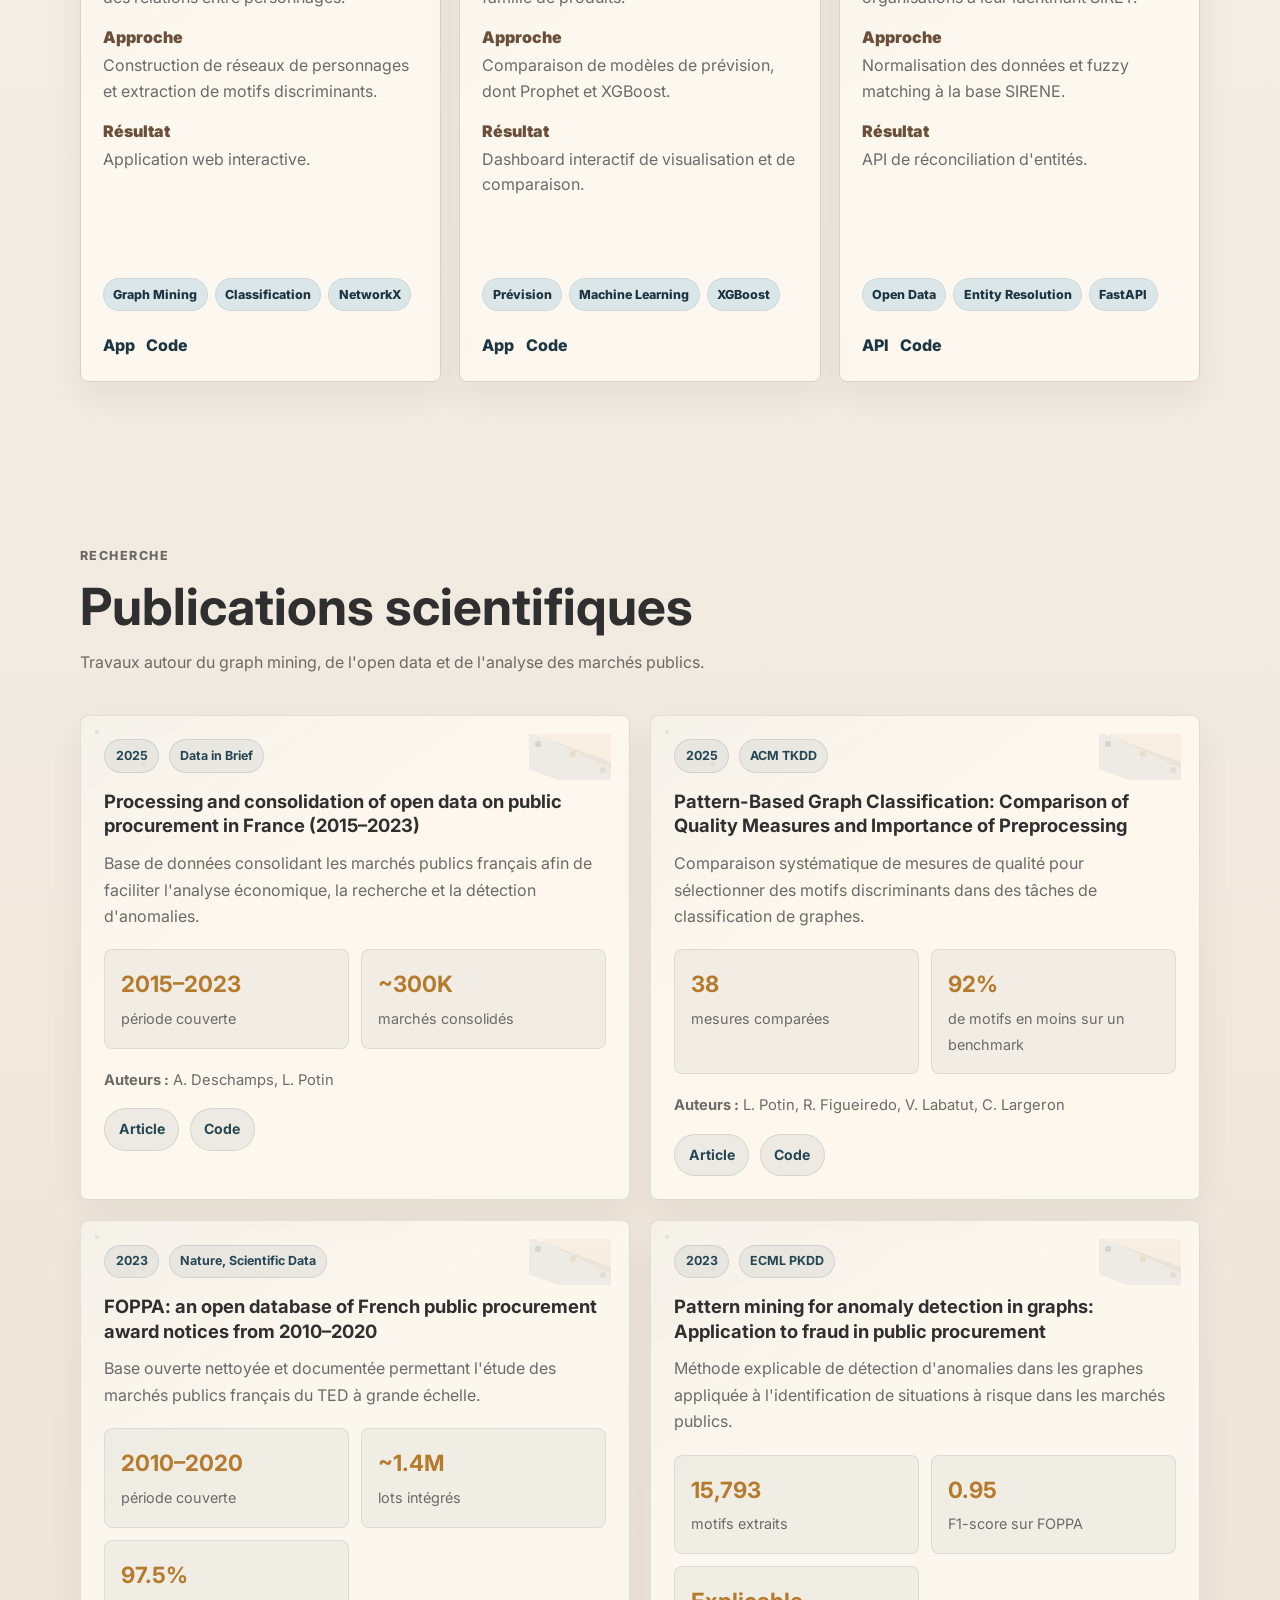
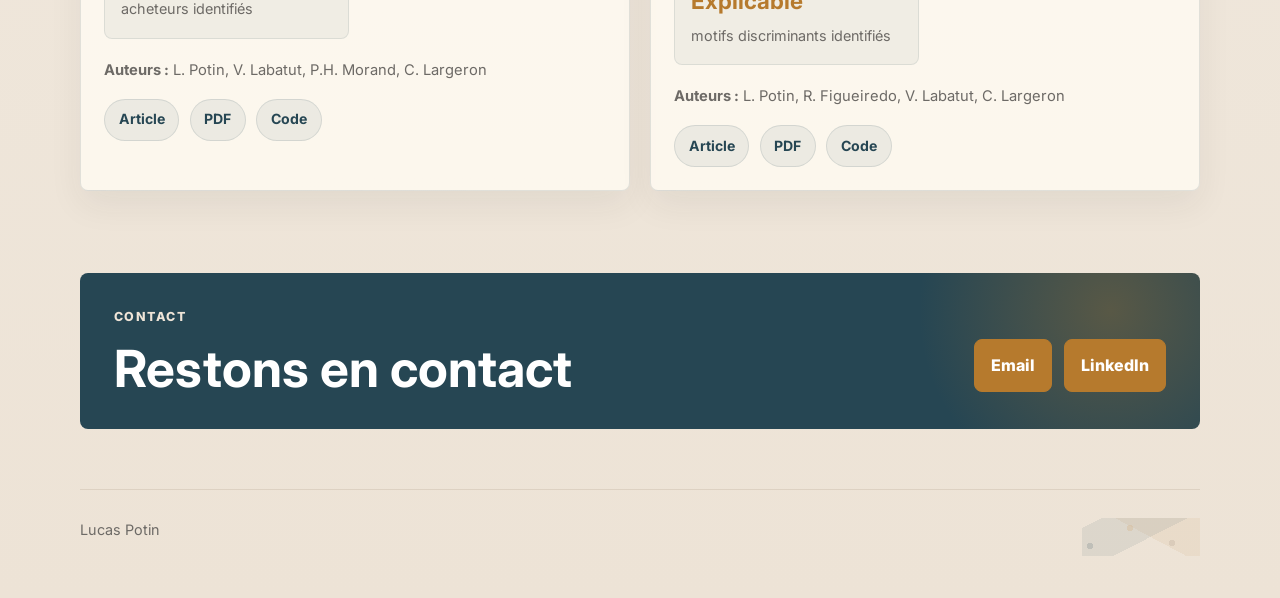
==== commit a254aa0b: "ajout CV anglais" ====
--- a/index.html
+++ b/index.html
@@ -55,6 +55,7 @@
                 </div>
                 <div class="hero-actions">
                     <a class="button button-primary" href="CV_Lucas_POTIN.pdf" target="_blank" rel="noreferrer" aria-label="Ouvrir le CV en français">CV</a>
+                    <a class="button button-primary" href="CV_POTIN_ENG.pdf" target="_blank" rel="noreferrer" aria-label="Ouvrir le CV en anglais">CV (EN)</a>
                     <a class="button button-secondary" href="https://www.linkedin.com/in/lucas-potin/" target="_blank" rel="noreferrer">LinkedIn</a>
                     <a class="button button-secondary" href="https://github.com/LucasPotin98" target="_blank" rel="noreferrer">GitHub</a>
                     <a class="button button-secondary" href="https://scholar.google.fr/citations?user=1_SXGLMAAAAJ&hl=fr" target="_blank" rel="noreferrer">Google Scholar</a>
